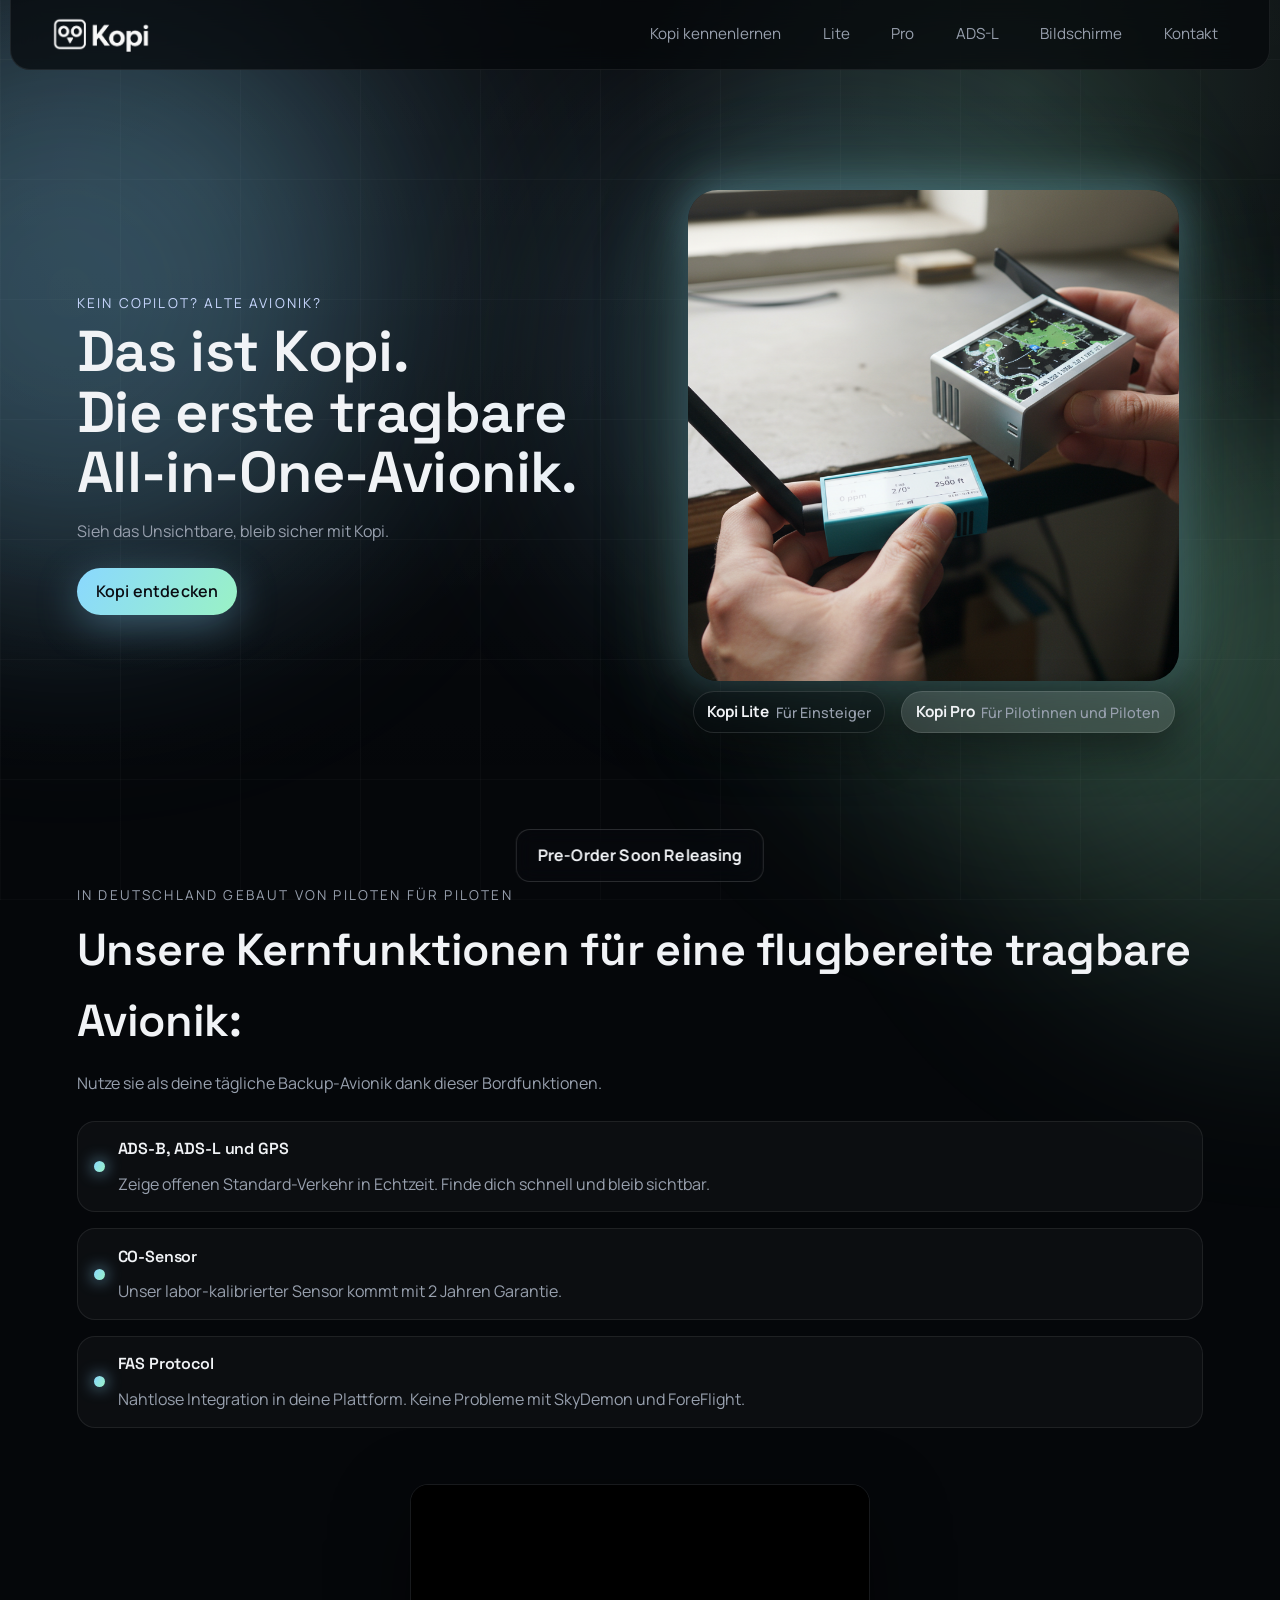
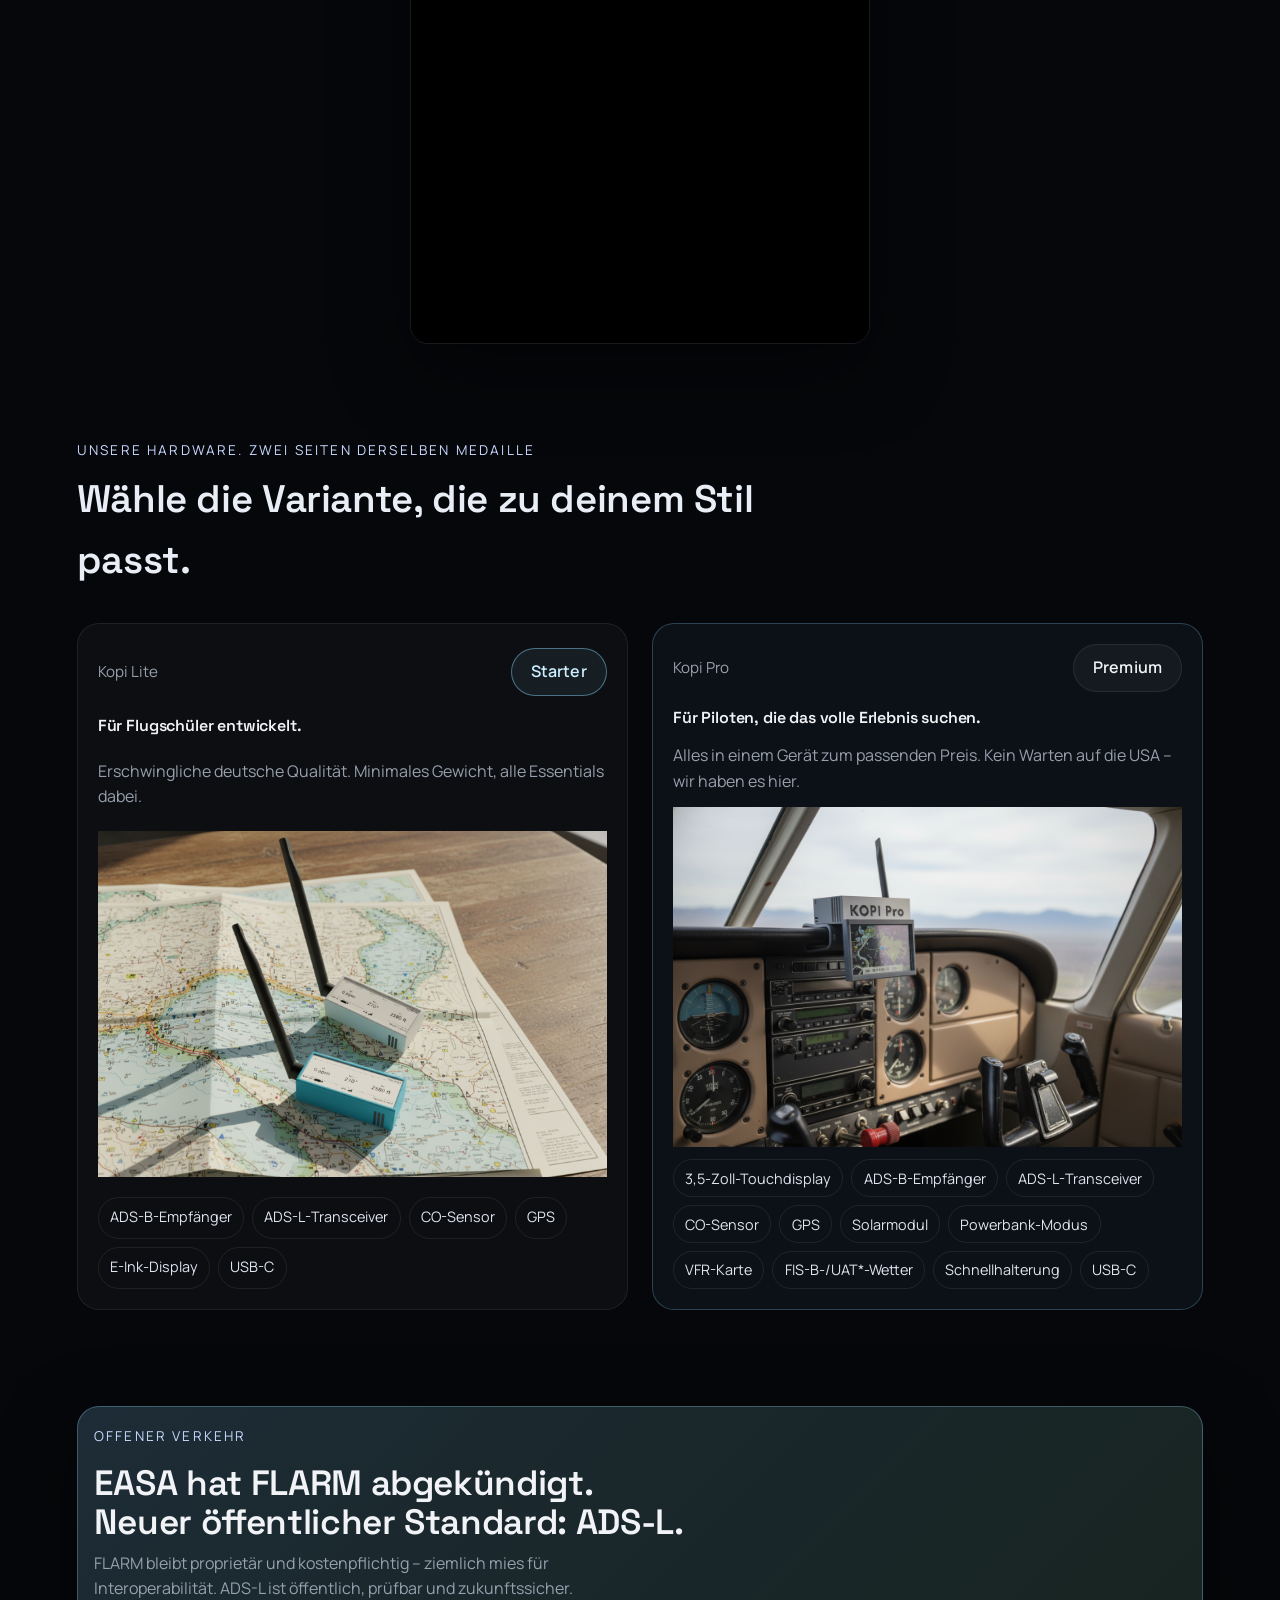
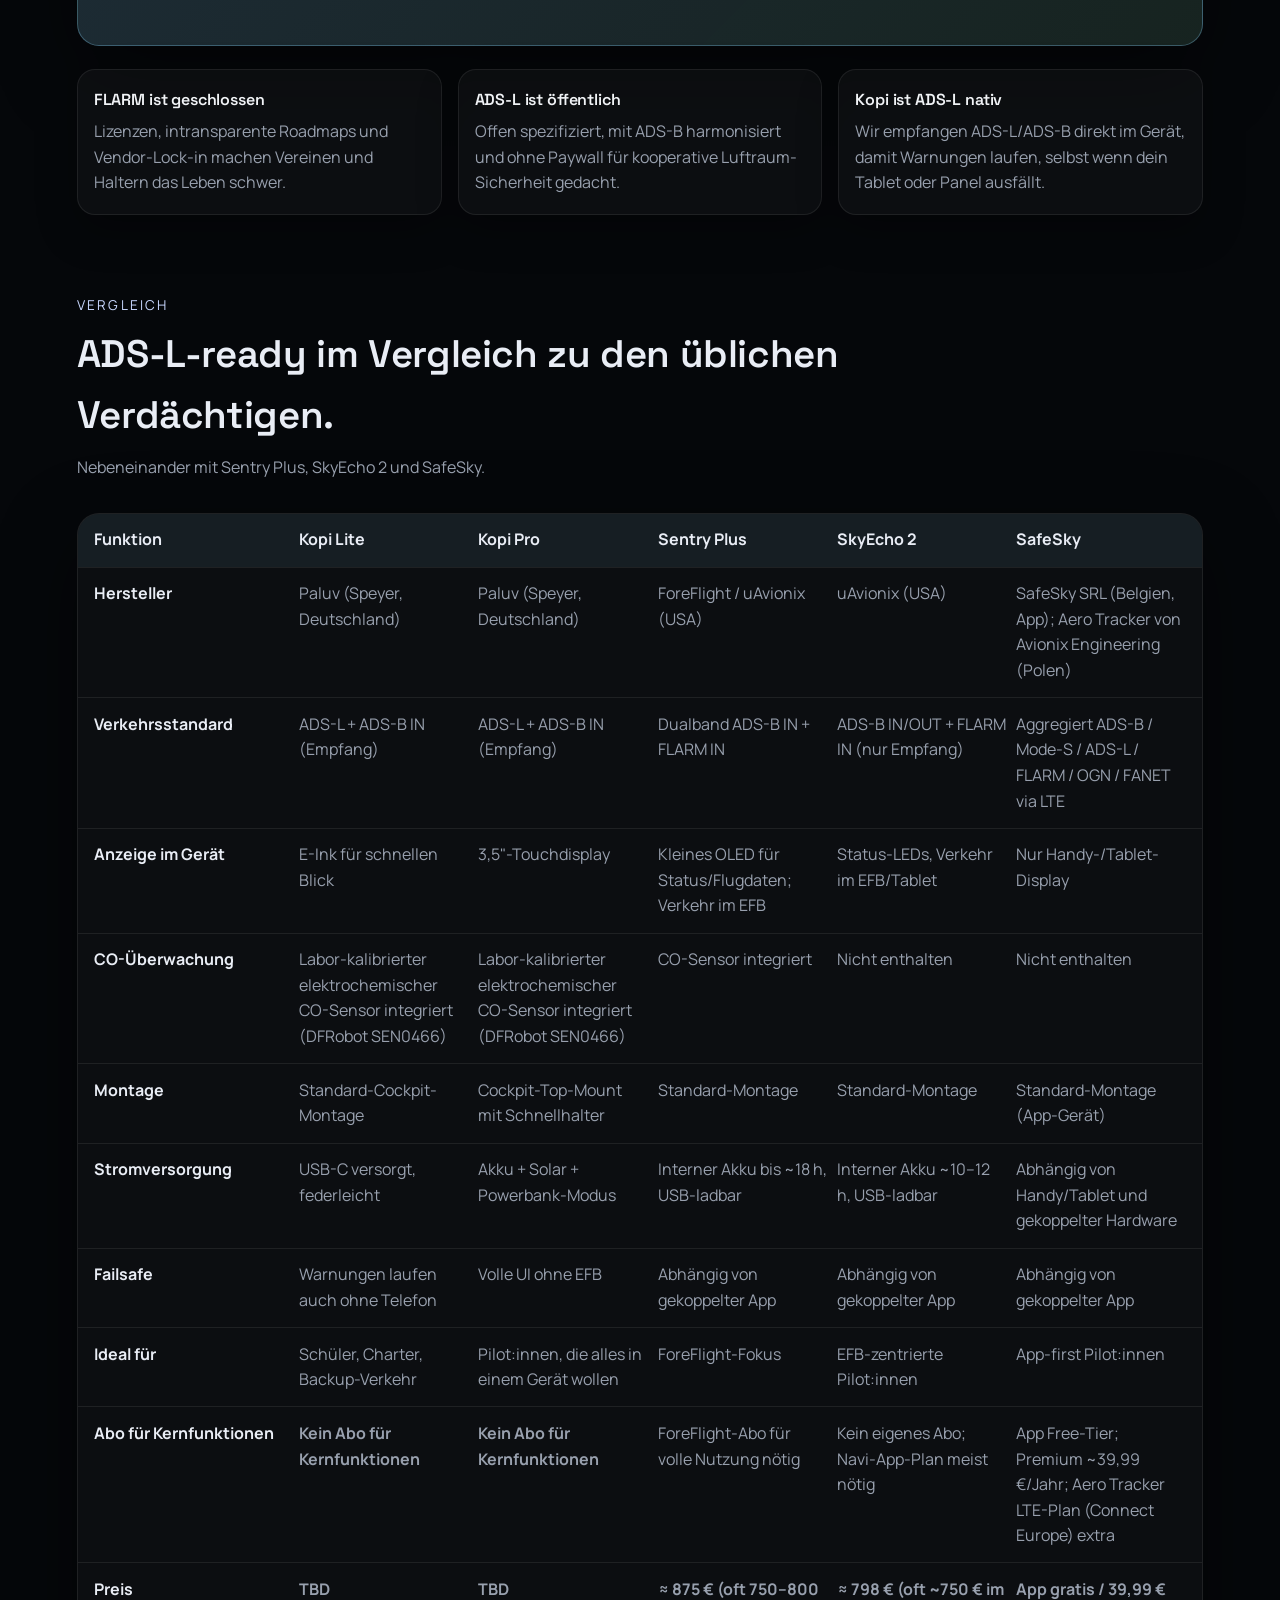
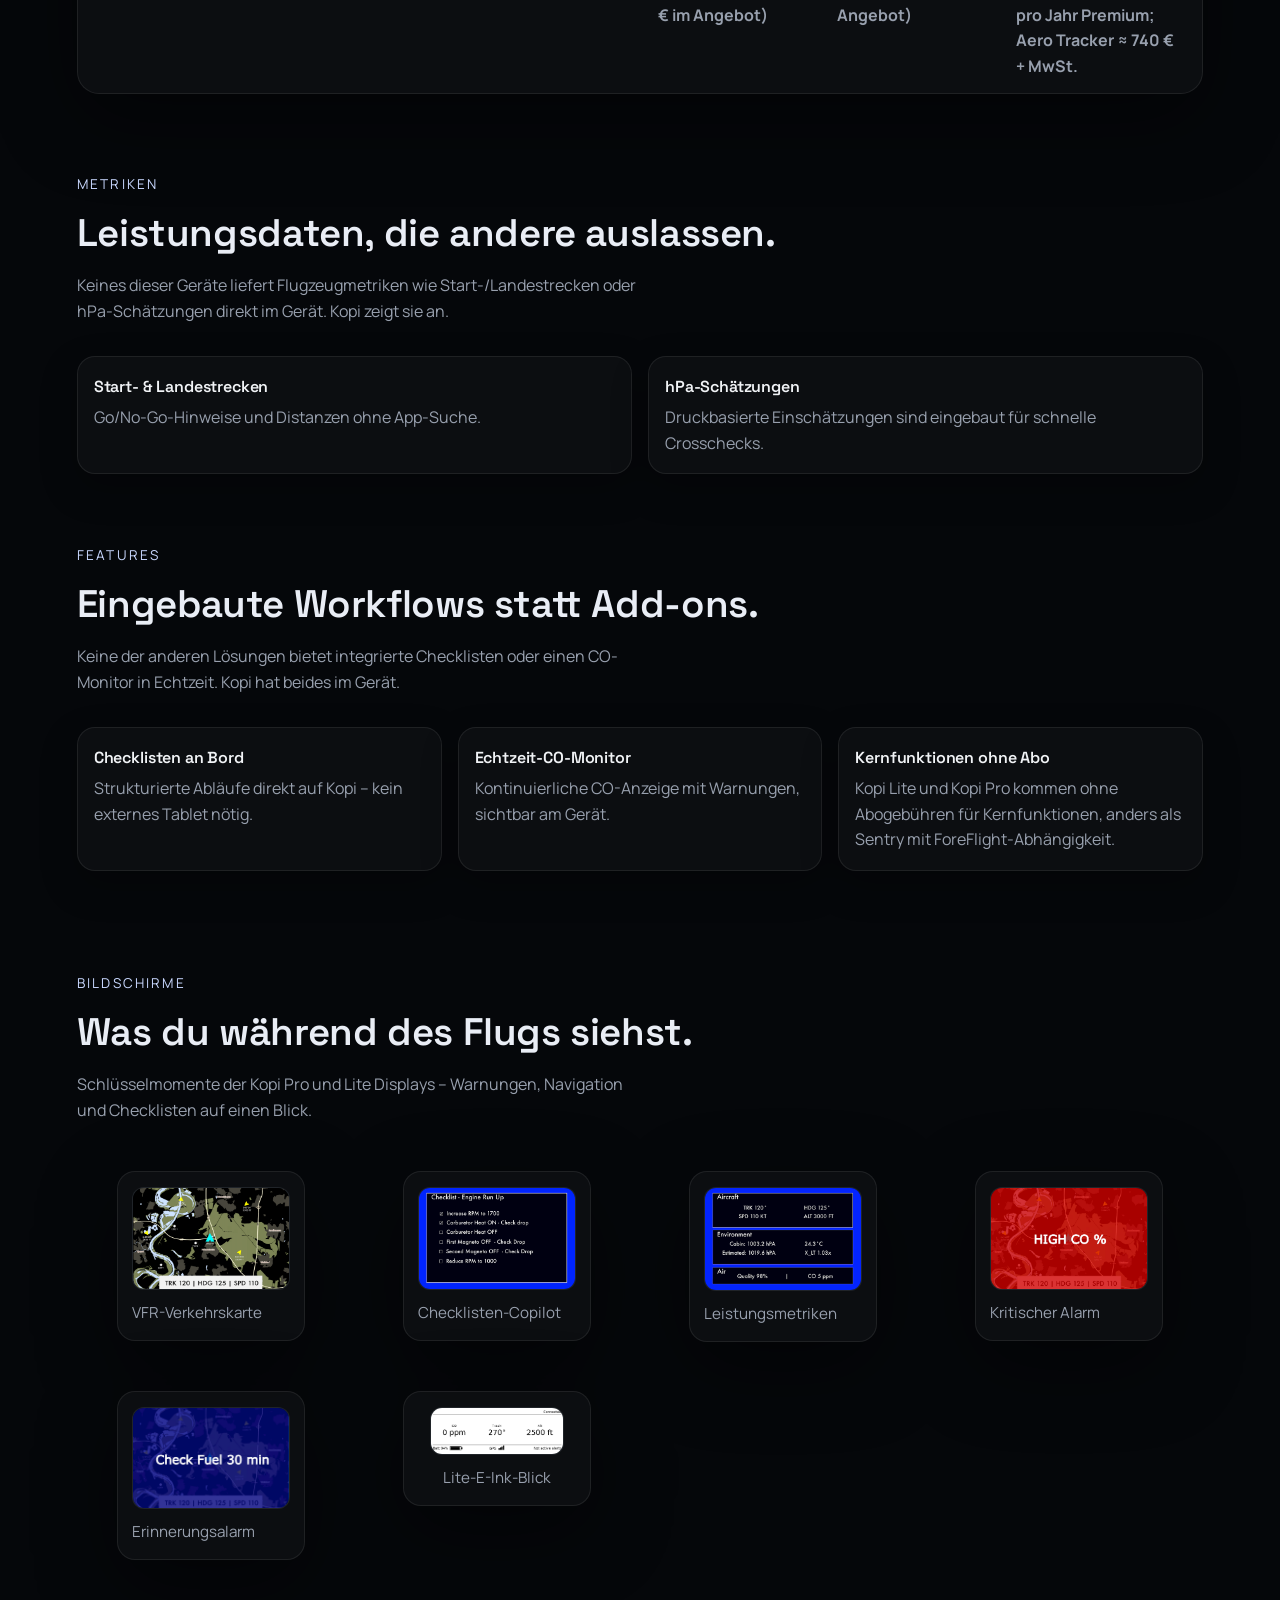
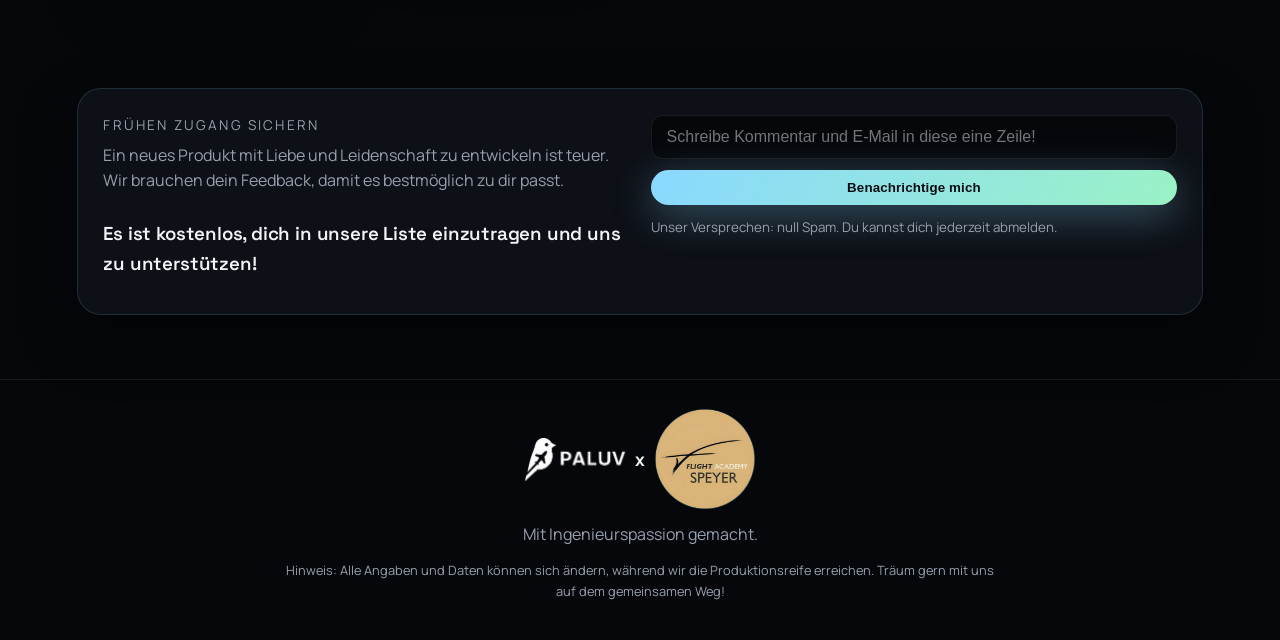
==== de/index.html @ cef5cc52 "Change" ====
<!doctype html>
<html lang="de">

<head>
  <meta charset="UTF-8">
  <meta name="viewport" content="width=device-width, initial-scale=1.0">
  <title>Kopi | Tragbare All-in-One-Avionik</title>
  <meta name="description" content="Kopi ist eine tragbare All-in-One-Avionik, entwickelt von Piloten in Deutschland. ADS-B, ADS-L, GPS, CO-Sensor und eine pilotenzentrierte Cockpit-UI in federleichtem Format für mehr Flugsicherheit.">
  <meta name="keywords" content="Kopi, tragbare Avionik, ADS-B, ADS-L, GPS, CO-Sensor, Flugsicherheit, deutsche Ingenieurskunst">
  <meta name="robots" content="index,follow">
  <meta name="theme-color" content="#05070a">
  <link rel="canonical" href="https://kopi.paluv.de/de/">
  <link rel="alternate" hreflang="de" href="https://kopi.paluv.de/de/">
  <link rel="alternate" hreflang="en" href="https://kopi.paluv.de/en/">
  <link rel="alternate" hreflang="x-default" href="https://kopi.paluv.de/en/">
  <meta property="og:type" content="website">
  <meta property="og:site_name" content="Kopi">
  <meta property="og:title" content="Kopi | Tragbare All-in-One-Avionik">
  <meta property="og:description" content="Tragbare Avionik, gebaut von Piloten in Deutschland. ADS-B, ADS-L, GPS, CO-Sensor, magnetische Halterungen und eine pilotenzentrierte Cockpit-UI für sicheres Fliegen.">
  <meta property="og:url" content="https://kopi.paluv.de/de/">
  <meta property="og:image" content="https://kopi.paluv.de/assets/together/heroSection.png">
  <meta property="og:image:secure_url" content="https://kopi.paluv.de/assets/together/heroSection.png">
  <meta property="og:image:width" content="1248">
  <meta property="og:image:height" content="832">
  <meta property="og:image:alt" content="Kopi-Gerät für die Luftfahrt, schwebend im weichen Licht">
  <meta property="og:locale" content="de_DE">
  <meta name="twitter:card" content="summary_large_image">
  <meta name="twitter:title" content="Kopi | Tragbare All-in-One-Avionik">
  <meta name="twitter:description" content="Tragbare Avionik, gebaut von Piloten in Deutschland. ADS-B, ADS-L, GPS, CO-Sensor, magnetische Halterungen und eine pilotenzentrierte Cockpit-UI für sicheres Fliegen.">
  <meta name="twitter:image" content="https://kopi.paluv.de/assets/together/heroSection.png">
  <link rel="preconnect" href="https://fonts.googleapis.com">
  <link rel="preconnect" href="https://fonts.gstatic.com" crossorigin>
  <link
    href="https://fonts.googleapis.com/css2?family=Space+Grotesk:wght@400;500;600;700&family=Manrope:wght@400;500;600&display=swap"
    rel="stylesheet">
  <link rel="icon" type="image/x-icon" href="/assets/kopi.ico">
  <link rel="alternate icon" type="image/x-icon" href="/favicon.ico">
  <link rel="shortcut icon" href="/favicon.ico">
  <link rel="stylesheet" href="../styles.css">
  <script defer src="https://cloud.umami.is/script.js" data-website-id="727700e3-98d0-4059-975f-ffd9e291a4ff"></script>
  <script type="application/ld+json">
    {
      "@context": "https://schema.org",
      "@type": "Product",
      "name": "Kopi",
      "description": "Tragbare All-in-One-Avionik mit ADS-B, ADS-L, GPS, CO-Sensor und pilotenzentrierter Cockpit-UI für mehr Flugsicherheit.",
      "brand": {
        "@type": "Brand",
        "name": "Kopi"
      },
      "manufacturer": {
        "@type": "Organization",
        "name": "Paluv"
      },
      "url": "https://kopi.paluv.de/de/",
      "image": "https://kopi.paluv.de/assets/together/heroSection.png",
      "inProductGroupWithID": "kopi-family"
    }
  </script>
</head>

<body data-lang="de">
  <div class="bg-grid"></div>
  <header class="top-bar">
    <a class="brand" href="#top">
      <img src="../assets/KopiLogoWhite.png" alt="Kopi Wortmarke" class="brand__mark">
    </a>
    <nav class="nav-links">
      <a href="#product">Kopi kennenlernen</a>
      <a href="#kopi-lite">Lite</a>
      <a href="#kopi-pro">Pro</a>
      <a href="#ads-l">ADS-L</a>
      <a href="#gallery">Bildschirme</a>
      <a href="#contact">Kontakt</a>
    </nav>
    <div class="nav-actions">
      <button class="pill pill--primary menu-toggle" id="menu-toggle" aria-expanded="false"
        aria-controls="menu-overlay">
        Entdecken
      </button>
    </div>
  </header>

  <div class="menu-overlay" id="menu-overlay" aria-hidden="true">
    <div class="menu-overlay__inner">
      <button class="menu-overlay__close" aria-label="Menü schließen">✕</button>
      <div class="menu-overlay__grid">
        <div>
          <p class="eyebrow">Navigation</p>
          <ul class="menu-overlay__links">
            <li><a href="#product" data-menu-link>Kopi kennenlernen</a></li>
            <li><a href="#kopi-lite" data-menu-link>Lite</a></li>
            <li><a href="#kopi-pro" data-menu-link>Pro</a></li>
            <li><a href="#ads-l" data-menu-link>ADS-L</a></li>
            <li><a href="#gallery" data-menu-link>Bildschirme</a></li>
            <li><a href="#contact" data-menu-link>Kontakt</a></li>
          </ul>
        </div>
        <div class="menu-overlay__meta">
          <p class="eyebrow">Aus dem Team:</p>
          <p>Ein neues Produkt mit Liebe und Leidenschaft zu entwickeln ist teuer.</p>
          <h3>Sei Teil von uns und erhalte Neuigkeiten vor der Veröffentlichung.</h3>
          <br>
          <a class="pill pill--primary" href="#cta" data-menu-link>Sei Teil von uns</a>
        </div>
        <div class="menu-overlay__lang">
          <p class="eyebrow">Sprache</p>
          <div class="lang-toggle">
            <button type="button" class="pill lang-btn" data-lang-target="de">Deutsch</button>
            <button type="button" class="pill lang-btn" data-lang-target="en">English</button>
          </div>
        </div>
      </div>
    </div>
  </div>

  <div class="progress-bar" aria-hidden="true"></div>

  <main id="top">
    <section class="hero">
      <div class="halo halo--one"></div>
      <div class="halo halo--two"></div>
      <div class="hero__content">
        <p class="eyebrow">Kein Copilot? Alte Avionik?</p>
        <h1>Das ist Kopi. <br>Die erste tragbare All-in-One-Avionik.</h1>
        <p class="lede">
          Sieh das Unsichtbare, bleib sicher mit Kopi.
        </p>
        <div class="cta-row">
          <a class="pill pill--primary" href="#product">Kopi entdecken</a>
        </div>
      </div>
      <div class="hero__visual">
        <span class="hero__glow hero__glow--a"></span>
        <span class="hero__glow hero__glow--b"></span>
        <img class="hero__image" src="../assets/together/heroSection.png" alt="Kopi-Gerät, das im weichen Licht schwebt" loading="lazy">
        <div class="hero__badges">
          <a class="hero__badge hero__badge--primary" href="#kopi-lite">
            <strong>Kopi Lite</strong>
            <p>Für Einsteiger</p>
          </a>
          <a class="hero__badge hero__badge--ghost" href="#kopi-pro">
            <strong>Kopi Pro</strong>
            <p>Für Pilotinnen und Piloten</p>
          </a>
        </div>
      </div>
    </section>

    <section class="story" id="product">
      <div class="story__copy">
        <p class="eyebrow">In Deutschland gebaut von Piloten für Piloten</p>
        <h2>Unsere Kernfunktionen für eine flugbereite tragbare Avionik:</h2>
        <p>
          Nutze sie als deine tägliche Backup-Avionik dank dieser Bordfunktionen.
        </p>
        <div class="story__list">
          <div class="list-item">
            <span class="list-dot"></span>
            <div>
              <h4>ADS-B, ADS-L und GPS</h4>
              <p>Zeige offenen Standard-Verkehr in Echtzeit. Finde dich schnell und bleib sichtbar.</p>
            </div>
          </div>
          <div class="list-item">
            <span class="list-dot"></span>
            <div>
              <h4>CO-Sensor</h4>
              <p>Unser labor-kalibrierter Sensor kommt mit 2 Jahren Garantie.</p>
            </div>
          </div>
          <div class="list-item">
            <span class="list-dot"></span>
            <div>
              <h4>FAS Protocol</h4>
              <p>Nahtlose Integration in deine Plattform. Keine Probleme mit SkyDemon und ForeFlight.</p>
            </div>
          </div>
        </div>
        <div class="story__video">
          <video id="story-video" src="../assets/1125.mp4" muted playsinline autoplay></video>
        </div>
      </div>
    </section>


    <section class="lineup" id="features">
      <div class="section-header">
        <p class="eyebrow">Unsere Hardware. Zwei Seiten derselben Medaille</p>
        <h3>Wähle die Variante, die zu deinem Stil passt.</h3>
      </div>
      <div class="lineup__grid">
        <article class="lineup__card" id="kopi-lite">
          <div class="lineup__top">
            <p class="label">Kopi Lite</p>
            <span class="pill pill--soft">Starter</span>
          </div>
          <h4>Für Flugschüler entwickelt.</h4>
          <p>Erschwingliche deutsche Qualität. Minimales Gewicht, alle Essentials dabei.</p>
          <img src="../assets/kopi_lite/KopiLiteMap.png" alt="Kopi Lite in der Hand" loading="lazy">
          <div class="lineup__meta">
            <span>ADS-B-Empfänger</span>
            <span>ADS-L-Transceiver</span>
            <span>CO-Sensor</span>
            <span>GPS</span>
            <span>E-Ink-Display</span>
            <span>USB-C</span>
          </div>
        </article>

        <article class="lineup__card lineup__card--ghost" id="kopi-pro">
          <div class="lineup__top">
            <p class="label">Kopi Pro</p>
            <span class="pill pill--ghost">Premium</span>
          </div>
          <h4>Für Piloten, die das volle Erlebnis suchen.</h4>
          <p>Alles in einem Gerät zum passenden Preis. Kein Warten auf die USA – wir haben es hier.</p>
          <img src="../assets/kopi_pro/KopiProOpenMountDown.png" alt="Kopi Pro mit geöffnetem Mount" loading="lazy">
          <div class="lineup__meta">
            <span>3,5-Zoll-Touchdisplay</span>
            <span>ADS-B-Empfänger</span>
            <span>ADS-L-Transceiver</span>
            <span>CO-Sensor</span>
            <span>GPS</span>
            <span>Solarmodul</span>
            <span>Powerbank-Modus</span>
            <span>VFR-Karte</span>
            <span>FIS-B-/UAT*-Wetter</span>
            <span>Schnellhalterung</span>
            <span>USB-C</span>
          </div>
        </article>
      </div>
    </section>

    <section class="ads-l" id="ads-l">
      <div class="ads-l__banner">
        <p class="eyebrow">Offener Verkehr</p>
        <div class="ads-l__headline">
          <h3>EASA hat FLARM abgekündigt.</h3>
          <h3>Neuer öffentlicher Standard: ADS-L.</h3>
        </div>
        <p class="lede">FLARM bleibt proprietär und kostenpflichtig – ziemlich mies für Interoperabilität. ADS-L ist öffentlich, prüfbar und zukunftssicher.</p>
      </div>
      <div class="ads-l__grid">
        <article class="ads-l__card">
          <h4>FLARM ist geschlossen</h4>
          <p>Lizenzen, intransparente Roadmaps und Vendor-Lock-in machen Vereinen und Haltern das Leben schwer.</p>
        </article>
        <article class="ads-l__card">
          <h4>ADS-L ist öffentlich</h4>
          <p>Offen spezifiziert, mit ADS-B harmonisiert und ohne Paywall für kooperative Luftraum-Sicherheit gedacht.</p>
        </article>
        <article class="ads-l__card">
          <h4>Kopi ist ADS-L nativ</h4>
          <p>Wir empfangen ADS-L/ADS-B direkt im Gerät, damit Warnungen laufen, selbst wenn dein Tablet oder Panel ausfällt.</p>
        </article>
      </div>
    </section>

    <section class="comparison" id="compare">
      <div class="section-header">
        <p class="eyebrow">Vergleich</p>
        <h3>ADS-L-ready im Vergleich zu den üblichen Verdächtigen.</h3>
        <p class="lede">Nebeneinander mit Sentry Plus, SkyEcho 2 und SafeSky.</p>
      </div>
      <div class="compare__table" role="table">
        <div class="compare__row compare__row--head" role="row">
          <div class="compare__cell compare__cell--head" role="columnheader">Funktion</div>
          <div class="compare__cell compare__cell--head" role="columnheader">Kopi Lite</div>
          <div class="compare__cell compare__cell--head" role="columnheader">Kopi Pro</div>
          <div class="compare__cell compare__cell--head" role="columnheader">Sentry Plus</div>
          <div class="compare__cell compare__cell--head" role="columnheader">SkyEcho 2</div>
          <div class="compare__cell compare__cell--head" role="columnheader">SafeSky</div>
        </div>
        <div class="compare__row" role="row">
          <div class="compare__cell compare__label" role="rowheader">Hersteller</div>
          <div class="compare__cell">Paluv (Speyer, Deutschland)</div>
          <div class="compare__cell">Paluv (Speyer, Deutschland)</div>
          <div class="compare__cell">ForeFlight / uAvionix (USA)</div>
          <div class="compare__cell">uAvionix (USA)</div>
          <div class="compare__cell">SafeSky SRL (Belgien, App); Aero Tracker von Avionix Engineering (Polen)</div>
        </div>
        <div class="compare__row" role="row">
          <div class="compare__cell compare__label" role="rowheader">Verkehrsstandard</div>
          <div class="compare__cell">ADS-L + ADS-B IN (Empfang)</div>
          <div class="compare__cell">ADS-L + ADS-B IN (Empfang)</div>
          <div class="compare__cell">Dualband ADS-B IN + FLARM IN</div>
          <div class="compare__cell">ADS-B IN/OUT + FLARM IN (nur Empfang)</div>
          <div class="compare__cell">Aggregiert ADS-B / Mode-S / ADS-L / FLARM / OGN / FANET via LTE</div>
        </div>
        <div class="compare__row" role="row">
          <div class="compare__cell compare__label" role="rowheader">Anzeige im Gerät</div>
          <div class="compare__cell">E-Ink für schnellen Blick</div>
          <div class="compare__cell">3,5&quot;-Touchdisplay</div>
          <div class="compare__cell">Kleines OLED für Status/Flugdaten; Verkehr im EFB</div>
          <div class="compare__cell">Status-LEDs, Verkehr im EFB/Tablet</div>
          <div class="compare__cell">Nur Handy-/Tablet-Display</div>
        </div>
        <div class="compare__row" role="row">
          <div class="compare__cell compare__label" role="rowheader">CO-Überwachung</div>
          <div class="compare__cell">Labor-kalibrierter elektrochemischer CO-Sensor integriert (DFRobot SEN0466)</div>
          <div class="compare__cell">Labor-kalibrierter elektrochemischer CO-Sensor integriert (DFRobot SEN0466)</div>
          <div class="compare__cell">CO-Sensor integriert</div>
          <div class="compare__cell">Nicht enthalten</div>
          <div class="compare__cell">Nicht enthalten</div>
        </div>
        <div class="compare__row" role="row">
          <div class="compare__cell compare__label" role="rowheader">Montage</div>
          <div class="compare__cell">Standard-Cockpit-Montage</div>
          <div class="compare__cell">Cockpit-Top-Mount mit Schnellhalter</div>
          <div class="compare__cell">Standard-Montage</div>
          <div class="compare__cell">Standard-Montage</div>
          <div class="compare__cell">Standard-Montage (App-Gerät)</div>
        </div>
        <div class="compare__row" role="row">
          <div class="compare__cell compare__label" role="rowheader">Stromversorgung</div>
          <div class="compare__cell">USB-C versorgt, federleicht</div>
          <div class="compare__cell">Akku + Solar + Powerbank-Modus</div>
          <div class="compare__cell">Interner Akku bis ~18 h, USB-ladbar</div>
          <div class="compare__cell">Interner Akku ~10–12 h, USB-ladbar</div>
          <div class="compare__cell">Abhängig von Handy/Tablet und gekoppelter Hardware</div>
        </div>
        <div class="compare__row" role="row">
          <div class="compare__cell compare__label" role="rowheader">Failsafe</div>
          <div class="compare__cell">Warnungen laufen auch ohne Telefon</div>
          <div class="compare__cell">Volle UI ohne EFB</div>
          <div class="compare__cell">Abhängig von gekoppelter App</div>
          <div class="compare__cell">Abhängig von gekoppelter App</div>
          <div class="compare__cell">Abhängig von gekoppelter App</div>
        </div>
        <div class="compare__row" role="row">
          <div class="compare__cell compare__label" role="rowheader">Ideal für</div>
          <div class="compare__cell">Schüler, Charter, Backup-Verkehr</div>
          <div class="compare__cell">Pilot:innen, die alles in einem Gerät wollen</div>
          <div class="compare__cell">ForeFlight-Fokus</div>
          <div class="compare__cell">EFB-zentrierte Pilot:innen</div>
          <div class="compare__cell">App-first Pilot:innen</div>
        </div>
        <div class="compare__row" role="row">
          <div class="compare__cell compare__label" role="rowheader">Abo für Kernfunktionen</div>
          <div class="compare__cell"><strong>Kein Abo für Kernfunktionen</strong></div>
          <div class="compare__cell"><strong>Kein Abo für Kernfunktionen</strong></div>
          <div class="compare__cell">ForeFlight-Abo für volle Nutzung nötig</div>
          <div class="compare__cell">Kein eigenes Abo; Navi-App-Plan meist nötig</div>
          <div class="compare__cell">App Free-Tier; Premium ~39,99 €/Jahr; Aero Tracker LTE-Plan (Connect Europe) extra</div>
        </div>
        <div class="compare__row" role="row">
          <div class="compare__cell compare__label" role="rowheader">Preis</div>
          <div class="compare__cell"><strong>TBD</strong></div>
          <div class="compare__cell"><strong>TBD</strong></div>
          <div class="compare__cell"><strong>≈ 875 € (oft 750–800 € im Angebot)</strong></div>
          <div class="compare__cell"><strong>≈ 798 € (oft ~750 € im Angebot)</strong></div>
          <div class="compare__cell"><strong>App gratis / 39,99 € pro Jahr Premium; Aero Tracker ≈ 740 € + MwSt.</strong></div>
        </div>
      </div>
    </section>

    <section class="mini" id="metrics">
      <div class="section-header">
        <p class="eyebrow">Metriken</p>
        <h3>Leistungsdaten, die andere auslassen.</h3>
        <p class="lede">Keines dieser Geräte liefert Flugzeugmetriken wie Start-/Landestrecken oder hPa-Schätzungen direkt im Gerät. Kopi zeigt sie an.</p>
      </div>
      <div class="mini-grid">
        <article class="mini-card">
          <h4>Start- & Landestrecken</h4>
          <p>Go/No-Go-Hinweise und Distanzen ohne App-Suche.</p>
        </article>
        <article class="mini-card">
          <h4>hPa-Schätzungen</h4>
          <p>Druckbasierte Einschätzungen sind eingebaut für schnelle Crosschecks.</p>
        </article>
      </div>
    </section>

    <section class="mini" id="features-plus">
      <div class="section-header">
        <p class="eyebrow">Features</p>
        <h3>Eingebaute Workflows statt Add-ons.</h3>
        <p class="lede">Keine der anderen Lösungen bietet integrierte Checklisten oder einen CO-Monitor in Echtzeit. Kopi hat beides im Gerät.</p>
      </div>
      <div class="mini-grid">
        <article class="mini-card">
          <h4>Checklisten an Bord</h4>
          <p>Strukturierte Abläufe direkt auf Kopi – kein externes Tablet nötig.</p>
        </article>
        <article class="mini-card">
          <h4>Echtzeit-CO-Monitor</h4>
          <p>Kontinuierliche CO-Anzeige mit Warnungen, sichtbar am Gerät.</p>
        </article>
        <article class="mini-card">
          <h4>Kernfunktionen ohne Abo</h4>
          <p>Kopi Lite und Kopi Pro kommen ohne Abogebühren für Kernfunktionen, anders als Sentry mit ForeFlight-Abhängigkeit.</p>
        </article>
      </div>
    </section>

    <section class="screens" id="gallery">
      <div class="section-header">
        <p class="eyebrow">Bildschirme</p>
        <h3>Was du während des Flugs siehst.</h3>
        <p class="lede">Schlüsselmomente der Kopi Pro und Lite Displays – Warnungen, Navigation und Checklisten auf einen Blick.</p>
      </div>
      <div class="screens__grid">
        <figure class="screen-card">
          <img src="../assets/kopi_pro/screens/main_map.png" alt="Kopi Pro Kartenansicht">
          <figcaption>VFR-Verkehrskarte</figcaption>
        </figure>
        <figure class="screen-card">
          <img src="../assets/kopi_pro/screens/checklist_screen.png" alt="Kopi Pro Checkliste">
          <figcaption>Checklisten-Copilot</figcaption>
        </figure>
        <figure class="screen-card">
          <img src="../assets/kopi_pro/screens/performance_screen.png" alt="Kopi Pro Leistungsmetriken">
          <figcaption>Leistungsmetriken</figcaption>
        </figure>
        <figure class="screen-card">
          <img src="../assets/kopi_pro/screens/alert_critical.png" alt="Kopi Pro kritischer Alarm">
          <figcaption>Kritischer Alarm</figcaption>
        </figure>
        <figure class="screen-card">
          <img src="../assets/kopi_pro/screens/alert_reminder.png" alt="Kopi Pro Erinnerungsalarm">
          <figcaption>Erinnerungsalarm</figcaption>
        </figure>
        <figure class="screen-card screen-card--eink">
          <img src="../assets/kopi_lite/screens/kopi_eink_screen_71x25mm_v4.png" alt="Kopi Lite E-Ink-Display">
          <figcaption>Lite-E-Ink-Blick</figcaption>
        </figure>
      </div>
    </section>

    <section class="cta" id="cta">
      <div class="cta__card">
        <div>
          <p class="eyebrow">Frühen Zugang sichern</p>
          <p>Ein neues Produkt mit Liebe und Leidenschaft zu entwickeln ist teuer. Wir brauchen dein Feedback, damit es bestmöglich zu dir passt.</p>
          <br>
          <h3>Es ist kostenlos, dich in unsere Liste einzutragen und uns zu unterstützen!</h3>
        </div>
        <form class="cta__form" action="https://message.cluster.paluv.de" method="get">
          <input type="text" name="message" placeholder="Schreibe Kommentar und E-Mail in diese eine Zeile!" aria-label="Kommentar und E-Mail">
          <button type="submit" class="pill pill--primary">Benachrichtige mich</button>
          <small>Unser Versprechen: null Spam. Du kannst dich jederzeit abmelden.</small>
        </form>
      </div>
    </section>
  </main>

  <a class="bottom-preorder" href="#cta" aria-label="Pre-order soon releasing">
    Pre-Order Soon Releasing
  </a>

  <footer class="footer" id="contact">
    <div class="footer__brand">
      <a href="https://paluv.de" target="_blank" rel="noreferrer noopener">
        <img src="../assets/PaluvLogoWhite.png" alt="Paluv-Logo" class="brand__mark">
      </a>
      <span class="brand__name">x</span>
      <a href="https://www.flightacademy-speyer.de/" target="_blank" rel="noreferrer noopener">
        <img src="../assets/FASLogo.png" alt="Logo der Flight Academy Speyer" class="brand__mark">
      </a>
    </div>
    <p class="footer__note">Mit Ingenieurspassion gemacht.</p>
    <p class="footer__note" style="font-size: 0.8rem;">Hinweis: Alle Angaben und Daten können sich ändern, während wir die Produktionsreife erreichen. Träum gern mit uns auf dem gemeinsamen Weg!</p>
  </footer>

  <script src="../script.js"></script>
</body>

</html>
---- styles.css ----
/* Base tokens */
:root {
  --bg: #05070a;
  --panel: rgba(15, 18, 24, 0.72);
  --panel-strong: rgba(15, 18, 24, 0.92);
  --text: #f1f3f6;
  --muted: #98a0ae;
  --line: rgba(255, 255, 255, 0.08);
  --accent: #8ad8ff;
  --accent-2: #9af2c5;
  --highlight: linear-gradient(120deg, #8ad8ff, #9af2c5);
  --radius: 18px;
  --max-width: 1180px;
  --shadow: 0 25px 80px rgba(0, 0, 0, 0.45);
}

*,
*::before,
*::after {
  box-sizing: border-box;
}

body {
  margin: 0;
  background: var(--bg);
  color: var(--text);
  font-family: "Manrope", "Space Grotesk", system-ui, -apple-system, sans-serif;
  line-height: 1.6;
  -webkit-font-smoothing: antialiased;
  overflow-x: hidden;
}

body.no-scroll {
  overflow: hidden;
}

html {
  overflow-x: hidden;
}

a {
  color: inherit;
  text-decoration: none;
}

img {
  max-width: 100%;
  display: block;
}

p {
  margin: 0;
}

h1,
h2,
h3,
h4 {
  margin: 0 0 0.6rem;
  font-family: "Space Grotesk", "Manrope", system-ui, sans-serif;
  font-weight: 600;
  letter-spacing: -0.01em;
}

.bg-grid {
  position: fixed;
  inset: 0;
  background:
    radial-gradient(circle at 15% 20%, rgba(138, 216, 255, 0.12), transparent 38%),
    radial-gradient(circle at 80% 10%, rgba(154, 242, 197, 0.18), transparent 30%),
    linear-gradient(180deg, rgba(255, 255, 255, 0.04), transparent),
    repeating-linear-gradient(
      90deg,
      rgba(255, 255, 255, 0.03) 0,
      rgba(255, 255, 255, 0.03) 1px,
      transparent 1px,
      transparent 120px
    ),
    repeating-linear-gradient(
      0deg,
      rgba(255, 255, 255, 0.03) 0,
      rgba(255, 255, 255, 0.03) 1px,
      transparent 1px,
      transparent 120px
    );
  opacity: 0.8;
  pointer-events: none;
  z-index: 0;
}

.top-bar {
  position: sticky;
  top: 0;
  z-index: 10;
  display: flex;
  align-items: center;
  justify-content: space-between;
  gap: 1.2rem;
  padding: 1rem 2.5rem;
  margin: 0 auto;
  max-width: calc(var(--max-width) + 5rem);
  background: rgba(5, 7, 10, 0.72);
  backdrop-filter: blur(14px);
  border: 1px solid var(--line);
  border-top: none;
  border-bottom-left-radius: 20px;
  border-bottom-right-radius: 20px;
}

.top-bar.is-scrolled {
  background: rgba(5, 7, 10, 0.9);
  box-shadow: 0 14px 40px rgba(0, 0, 0, 0.35);
}

.brand {
  display: inline-flex;
  align-items: center;
  gap: 0.6rem;
  font-weight: 700;
  letter-spacing: 0.02em;
  text-transform: lowercase;
}

.brand__mark {
  width: clamp(100px, 6vw, 82px);
  height: auto;
  background: transparent;
  border-radius: 0;
  mix-blend-mode: screen;
}

.brand__name {
  font-size: 1.1rem;
}

.nav-links {
  display: flex;
  gap: 1.2rem;
  font-size: 0.95rem;
  color: var(--muted);
}

.nav-links a {
  padding: 0.4rem 0.7rem;
  border-radius: 999px;
  transition: color 0.2s ease, background 0.2s ease;
}

.nav-links a:hover {
  color: var(--text);
  background: rgba(255, 255, 255, 0.06);
}

.nav-actions {
  display: none;
  gap: 0.5rem;
  align-items: center;
  min-width: fit-content;
}

.pill {
  border: 1px solid var(--line);
  border-radius: 999px;
  padding: 0.65rem 1.2rem;
  background: transparent;
  color: var(--text);
  font-weight: 600;
  letter-spacing: 0.01em;
  cursor: pointer;
  transition: transform 0.2s ease, box-shadow 0.2s ease, background 0.2s ease, border-color 0.2s ease;
}

.pill--primary {
  background: var(--highlight);
  color: #0a0c12;
  border: none;
  box-shadow: 0 10px 40px rgba(138, 216, 255, 0.35);
}

.pill--ghost {
  background: rgba(255, 255, 255, 0.04);
}

.pill--soft {
  background: rgba(138, 216, 255, 0.08);
  border-color: rgba(138, 216, 255, 0.45);
  color: #ccefff;
}

.pill:hover {
  transform: translateY(-1px);
  box-shadow: 0 10px 25px rgba(0, 0, 0, 0.25);
}

.progress-bar {
  position: fixed;
  inset: 0 0 auto 0;
  height: 3px;
  background: var(--highlight);
  transform-origin: left;
  transform: scaleX(0);
  z-index: 11;
  opacity: 0.8;
}

main {
  position: relative;
  z-index: 1;
}

section {
  padding: 4rem 6vw;
  max-width: 1280px;
  margin: 0 auto;
}

.hero {
  position: relative;
  display: grid;
  grid-template-columns: repeat(auto-fit, minmax(280px, 1fr));
  align-items: center;
  gap: 3rem;
  padding-top: 6rem;
  padding-bottom: 5rem;
}

.halo {
  position: absolute;
  width: 600px;
  height: 600px;
  border-radius: 50%;
  filter: blur(120px);
  opacity: 0.55;
  z-index: -1;
}

.halo--one {
  background: rgba(138, 216, 255, 0.5);
  top: -10%;
  left: -18%;
}

.halo--two {
  background: rgba(154, 242, 197, 0.35);
  bottom: -20%;
  right: -25%;
}

.hero__content h1 {
  font-size: clamp(2.5rem, 5vw, 3.6rem);
  line-height: 1.05;
  margin-bottom: 1rem;
}

.lede {
  color: var(--muted);
  max-width: 560px;
  margin-bottom: 1.5rem;
}

.cta-row {
  display: flex;
  gap: 0.8rem;
  flex-wrap: wrap;
  margin-bottom: 1rem;
}

.chip-row {
  display: flex;
  gap: 0.6rem;
  flex-wrap: wrap;
  margin: 0.5rem 0 1.2rem;
}

.chip {
  padding: 0.45rem 0.85rem;
  border-radius: 999px;
  background: rgba(255, 255, 255, 0.04);
  border: 1px solid var(--line);
  color: #dfe5f0;
  font-size: 0.9rem;
}

.meta {
  display: inline-flex;
  gap: 0.75rem;
  align-items: center;
  color: var(--muted);
  font-size: 0.95rem;
}

.meta .dot {
  width: 9px;
  height: 9px;
  border-radius: 50%;
  background: var(--highlight);
  box-shadow: 0 0 18px rgba(138, 216, 255, 0.8);
}

.meta .divider {
  width: 1px;
  height: 16px;
  background: var(--line);
  display: inline-block;
}

.hero__visual {
  position: relative;
  display: grid;
  place-items: center;
  padding: 1.5rem;
  overflow: visible;
  justify-self: center;
}

.hero__image {
  width: min(820px, 94vw);
  aspect-ratio: 1 / 1;
  object-fit: cover;
  object-position: center;
  border-radius: calc(var(--radius) + 12px);
  box-shadow:
    0 30px 80px rgba(0, 0, 0, 0.5),
    0 0 40px rgba(138, 216, 255, 0.35),
    0 0 90px rgba(154, 242, 197, 0.28);
  position: relative;
  z-index: 1;
}

.hero__glow {
  position: absolute;
  border-radius: 50%;
  filter: blur(110px);
  opacity: 0.7;
  z-index: 0;
}

.hero__glow--a {
  width: 520px;
  height: 520px;
  background: rgba(138, 216, 255, 0.3);
  top: -10%;
  left: -15%;
}

.hero__glow--b {
  width: 460px;
  height: 460px;
  background: rgba(154, 242, 197, 0.25);
  bottom: -12%;
  right: -10%;
}

.hero__badges {
  display: inline-flex;
  gap: 1rem;
  margin-top: 0.6rem;
  position: relative;
  z-index: 2;
  animation: floaty 9s ease-in-out infinite;
}

.hero__badge {
  display: inline-flex;
  align-items: center;
  justify-content: center;
  gap: 0.4rem;
  padding: 0.5rem 0.85rem;
  border-radius: 999px;
  border: 1px solid rgba(255, 255, 255, 0.12);
  background: rgba(5, 7, 10, 0.32);
  color: var(--text);
  box-shadow: 0 16px 44px rgba(0, 0, 0, 0.45);
  min-width: 0;
  backdrop-filter: blur(10px);
  text-decoration: none;
  text-align: center;
  transition:
    box-shadow 0.2s ease,
    transform 0.2s ease,
    padding 0.25s ease,
    background 0.25s ease,
    border-color 0.25s ease;
}

.hero__badge--ghost {
  animation-delay: 1.2s;
  background: rgba(255, 255, 255, 0.12);
}

.hero__badge strong {
  display: inline-block;
  margin: 0;
  font-size: 0.96rem;
  font-weight: 700;
}

.hero__badge p {
  margin: 0;
  color: var(--muted);
  font-weight: 500;
  font-size: 0.9rem;
  white-space: nowrap;
}

.bottom-preorder {
  position: fixed;
  left: 50%;
  bottom: 1.1rem;
  transform: translateX(-50%);
  padding: 0.8rem 1.3rem;
  border-radius: 14px;
  border: 1px solid rgba(255, 255, 255, 0.14);
  background: rgba(5, 7, 10, 0.22);
  color: var(--text);
  font-weight: 700;
  letter-spacing: 0.01em;
  box-shadow: 0 12px 32px rgba(0, 0, 0, 0.35);
  text-decoration: none;
  backdrop-filter: blur(10px);
  mix-blend-mode: screen;
  transition: transform 0.25s ease, box-shadow 0.25s ease, background 0.25s ease;
  z-index: 14;
}

.bottom-preorder:hover {
  transform: translateX(-50%) translateY(-2px);
  box-shadow: 0 16px 36px rgba(0, 0, 0, 0.4);
  background: rgba(5, 7, 10, 0.3);
}

@keyframes floaty {
  0% {
    transform: translateY(0px) rotate(0deg);
  }
  50% {
    transform: translateY(-14px) rotate(-1.4deg);
  }
  100% {
    transform: translateY(0px) rotate(0deg);
  }
}

.eyebrow {
  text-transform: uppercase;
  letter-spacing: 0.16em;
  font-size: 0.85rem;
  color: #c9d8ff;
  margin-bottom: 0.4rem;
}

.story {
  display: grid;
  grid-template-columns: repeat(auto-fit, minmax(300px, 1fr));
  align-items: center;
  gap: 2.5rem;
  padding-top: 3rem;
  padding-bottom: 3rem;
}

.story__copy p {
  color: var(--muted);
}

.story__copy h2 {
  font-size: clamp(2rem, 3.8vw, 2.8rem);
  margin-bottom: 0.9rem;
}

.story__list {
  margin-top: 1.5rem;
  display: grid;
  gap: 1rem;
}

.list-item {
  display: grid;
  grid-template-columns: auto 1fr;
  gap: 0.8rem;
  align-items: center;
  padding: 0.9rem 1rem;
  border-radius: var(--radius);
  background: rgba(255, 255, 255, 0.03);
  border: 1px solid var(--line);
}

.list-item p {
  color: var(--muted);
}

.list-dot {
  width: 11px;
  height: 11px;
  border-radius: 50%;
  background: var(--highlight);
  box-shadow: 0 0 16px rgba(138, 216, 255, 0.9);
}

.story__video {
  margin: 3.5rem auto 0;
  width: 100%;
  max-width: 460px;
  aspect-ratio: 1 / 1;
  border-radius: var(--radius);
  overflow: hidden;
  border: 1px solid var(--line);
  box-shadow: var(--shadow);
  display: block;
}

.story__video video {
  width: 100%;
  height: 100%;
  display: block;
  background: #000;
  object-fit: cover;
}

.layered {
  position: relative;
}

.layered__card {
  padding: 1rem;
  background: var(--panel-strong);
  border-radius: calc(var(--radius) + 10px);
  border: 1px solid rgba(255, 255, 255, 0.06);
  box-shadow: var(--shadow);
}

.layered__card img {
  border-radius: var(--radius);
}

.spec-badge {
  position: absolute;
  left: -1.5rem;
  top: 10%;
  padding: 0.9rem 1.1rem;
  background: rgba(138, 216, 255, 0.1);
  border: 1px solid rgba(138, 216, 255, 0.35);
  border-radius: 14px;
  color: #d9f5ff;
  box-shadow: var(--shadow);
}

.spec-badge--ghost {
  left: auto;
  right: -1.5rem;
  top: auto;
  bottom: 8%;
  background: rgba(255, 255, 255, 0.04);
  border-color: rgba(255, 255, 255, 0.08);
  color: var(--text);
}

.section-header {
  max-width: 780px;
  margin-bottom: 2rem;
}

.section-header h3 {
  font-size: clamp(1.6rem, 3.2vw, 2.4rem);
  color: #e9edf5;
}

.feature-grid .grid {
  display: grid;
  grid-template-columns: repeat(auto-fit, minmax(230px, 1fr));
  gap: 1rem;
}

.feature-card {
  padding: 1.2rem 1.1rem;
  background: rgba(255, 255, 255, 0.03);
  border: 1px solid rgba(255, 255, 255, 0.06);
  border-radius: var(--radius);
  position: relative;
  overflow: hidden;
  min-height: 170px;
}

.feature-card::after {
  content: "";
  position: absolute;
  inset: 0;
  background: radial-gradient(circle at 80% 10%, rgba(138, 216, 255, 0.12), transparent 45%);
  opacity: 0;
  transition: opacity 0.2s ease;
}

.feature-card:hover::after {
  opacity: 1;
}

.feature-card p {
  color: var(--muted);
  margin-bottom: 1rem;
}

.feature-icon {
  width: 34px;
  height: 34px;
  border-radius: 12px;
  background: var(--highlight);
  box-shadow: 0 10px 30px rgba(138, 216, 255, 0.35);
  margin-bottom: 1rem;
}

.tag {
  display: inline-flex;
  align-items: center;
  gap: 0.35rem;
  padding: 0.35rem 0.7rem;
  border-radius: 999px;
  background: rgba(138, 216, 255, 0.16);
  color: #d9f5ff;
  font-weight: 600;
  font-size: 0.9rem;
}

.lineup {
  padding-top: 3rem;
  padding-bottom: 3rem;
}

.lineup__grid {
  display: grid;
  grid-template-columns: repeat(auto-fit, minmax(280px, 1fr));
  gap: 1.5rem;
}

.lineup__card {
  padding: 1.25rem;
  background: rgba(255, 255, 255, 0.03);
  border: 1px solid var(--line);
  border-radius: calc(var(--radius) + 4px);
  display: grid;
  gap: 0.8rem;
}

.lineup__card--ghost {
  background: rgba(138, 216, 255, 0.05);
  border-color: rgba(138, 216, 255, 0.25);
}

.lineup__top {
  display: flex;
  align-items: center;
  justify-content: space-between;
}

.lineup__card h4 {
  margin: 0;
}

.lineup__card p {
  color: var(--muted);
}

.lineup__meta {
  display: flex;
  flex-wrap: wrap;
  gap: 0.5rem;
}

.lineup__meta span {
  padding: 0.4rem 0.7rem;
  border-radius: 999px;
  border: 1px solid var(--line);
  font-size: 0.9rem;
  color: #dfe5f0;
}

.ads-l {
  padding-top: 3rem;
  padding-bottom: 3rem;
}

.ads-l__banner {
  display: grid;
  gap: 0.6rem;
  padding: 1.2rem 1rem;
  border-radius: calc(var(--radius) + 4px);
  background: linear-gradient(135deg, rgba(138, 216, 255, 0.18), rgba(154, 242, 197, 0.12));
  border: 1px solid rgba(138, 216, 255, 0.3);
  box-shadow: var(--shadow);
}

.ads-l__headline h3 {
  margin: 0;
  font-size: clamp(1.6rem, 3.4vw, 2.2rem);
  line-height: 1.1;
}

.ads-l__grid {
  margin-top: 1.4rem;
  display: grid;
  grid-template-columns: repeat(auto-fit, minmax(220px, 1fr));
  gap: 1rem;
}

.ads-l__card {
  padding: 1.1rem 1rem;
  border-radius: var(--radius);
  border: 1px solid var(--line);
  background: rgba(255, 255, 255, 0.03);
  box-shadow: 0 16px 40px rgba(0, 0, 0, 0.3);
}

.ads-l__card h4 {
  margin-bottom: 0.4rem;
}

.ads-l__card p {
  color: var(--muted);
}

.comparison {
  padding-top: 2rem;
  padding-bottom: 3rem;
}

.mini {
  padding-top: 2rem;
  padding-bottom: 2.4rem;
}

.mini-grid {
  display: grid;
  grid-template-columns: repeat(auto-fit, minmax(240px, 1fr));
  gap: 1rem;
}

.mini-card {
  padding: 1.05rem 1rem;
  border-radius: var(--radius);
  border: 1px solid var(--line);
  background: rgba(255, 255, 255, 0.03);
  box-shadow: 0 14px 36px rgba(0, 0, 0, 0.28);
}

.mini-card h4 {
  margin-bottom: 0.35rem;
}

.mini-card p {
  color: var(--muted);
}

.compare__table {
  border: 1px solid var(--line);
  border-radius: calc(var(--radius) + 4px);
  background: rgba(255, 255, 255, 0.03);
  box-shadow: var(--shadow);
  overflow: hidden;
  overflow-x: auto;
}

.compare__row {
  display: grid;
  grid-template-columns: 1.15fr repeat(5, 1fr);
  gap: 0.6rem;
  padding: 0.85rem 1rem;
  align-items: start;
  min-width: 920px;
}

.compare__row + .compare__row {
  border-top: 1px solid var(--line);
}

.compare__row--head {
  background: rgba(138, 216, 255, 0.08);
  font-weight: 700;
}

.compare__cell {
  color: var(--muted);
}

.compare__cell--head {
  color: #e9edf5;
  font-weight: 700;
}

.compare__label {
  color: #e9edf5;
  font-weight: 700;
}

.label {
  font-size: 0.95rem;
  color: var(--muted);
}

.gallery__grid {
  display: grid;
  grid-template-columns: repeat(auto-fit, minmax(230px, 1fr));
  gap: 1rem;
}

.gallery__item {
  border-radius: var(--radius);
  overflow: hidden;
  position: relative;
  background: #0d1117;
  border: 1px solid rgba(255, 255, 255, 0.06);
}

.gallery__item img {
  width: 100%;
  height: 100%;
  object-fit: cover;
  display: block;
  filter: saturate(1.05);
}

.gallery__item.tall {
  grid-row: span 2;
}

.gallery__item.wide {
  grid-column: span 2;
}

.screens__grid {
  display: grid;
  grid-template-columns: repeat(auto-fit, minmax(260px, 1fr));
  gap: 1.1rem;
  align-items: start;
}

.screen-card {
  background: rgba(255, 255, 255, 0.03);
  border: 1px solid var(--line);
  border-radius: var(--radius);
  padding: 0.9rem;
  display: flex;
  flex-direction: column;
  gap: 0.6rem;
  box-shadow: var(--shadow);
  align-items: stretch;
}

.screen-card img {
  border-radius: 12px;
  border: 1px solid rgba(255, 255, 255, 0.08);
  background: #0d1117;
  width: 100%;
  height: auto;
  display: block;
}

.screen-card figcaption {
  color: var(--muted);
  font-size: 0.95rem;
  margin-top: 0.1rem;
}

.screen-card--eink {
  display: flex;
  flex-direction: column;
  align-items: center;
}

.screen-card--eink img {
  height: auto;
  max-height: 260px;
  max-width: 85%;
  width: auto;
  object-fit: contain;
  margin-left: auto;
  margin-right: auto;
}

.menu-toggle {
  display: none;
}

.menu-overlay {
  position: fixed;
  inset: 0;
  background: rgba(5, 7, 10, 0.9);
  backdrop-filter: blur(14px);
  z-index: 20;
  opacity: 0;
  pointer-events: none;
  transition: opacity 0.3s ease;
}

.menu-overlay.is-open {
  opacity: 1;
  pointer-events: auto;
}

.menu-overlay__inner {
  max-width: 1100px;
  margin: 0 auto;
  padding: 2.5rem 6vw;
  display: grid;
  gap: 1.5rem;
}

.menu-overlay__close {
  justify-self: end;
  background: transparent;
  border: 1px solid var(--line);
  color: var(--text);
  border-radius: 999px;
  padding: 0.5rem 0.9rem;
  cursor: pointer;
  font-size: 1.1rem;
}

.menu-overlay__grid {
  background: rgba(255, 255, 255, 0.04);
  border: 1px solid var(--line);
  border-radius: calc(var(--radius) + 6px);
  padding: 2rem;
  display: grid;
  grid-template-columns: repeat(auto-fit, minmax(240px, 1fr));
  gap: 1.4rem;
  box-shadow: var(--shadow);
}

.menu-overlay__links {
  list-style: none;
  padding: 0;
  margin: 0.6rem 0 0;
  display: grid;
  gap: 0.7rem;
  font-size: 1.1rem;
}

.menu-overlay__links a {
  padding: 0.55rem 0.75rem;
  border-radius: 12px;
  border: 1px solid transparent;
  display: inline-flex;
  width: fit-content;
  background: rgba(255, 255, 255, 0.03);
  transition: border-color 0.2s ease, transform 0.2s ease;
}

.menu-overlay__links a:hover {
  border-color: rgba(138, 216, 255, 0.4);
  transform: translateX(4px);
}

.menu-overlay__lang {
  background: rgba(255, 255, 255, 0.02);
  border: 1px solid var(--line);
  border-radius: calc(var(--radius) + 4px);
  padding: 1rem;
}

.lang-toggle {
  display: flex;
  gap: 0.5rem;
  flex-wrap: wrap;
  margin-top: 0.6rem;
}

.lang-btn {
  padding: 0.5rem 0.9rem;
}

.lang-btn.is-active {
  background: var(--highlight);
  color: #0a0c12;
  border: none;
}

.menu-overlay__meta h3 {
  margin-bottom: 0.5rem;
}

.menu-overlay__meta p {
  color: var(--muted);
  margin-bottom: 0.8rem;
}

.specs {
  padding-top: 2rem;
  padding-bottom: 2rem;
}

.specs__band {
  display: grid;
  grid-template-columns: repeat(auto-fit, minmax(160px, 1fr));
  gap: 1rem;
  background: rgba(255, 255, 255, 0.03);
  border: 1px solid var(--line);
  border-radius: calc(var(--radius) + 6px);
  padding: 1.4rem 1.2rem;
}

.spec {
  padding: 0.6rem 0.8rem;
  border-radius: 12px;
  background: rgba(5, 7, 10, 0.7);
  border: 1px solid rgba(255, 255, 255, 0.04);
}

.spec strong {
  font-size: 1.2rem;
}

.cta {
  padding-top: 3rem;
  padding-bottom: 4rem;
}

.cta__card {
  display: grid;
  grid-template-columns: repeat(auto-fit, minmax(280px, 1fr));
  gap: 1.4rem;
  padding: 1.6rem;
  background: rgba(15, 18, 24, 0.92);
  border-radius: calc(var(--radius) + 6px);
  border: 1px solid rgba(138, 216, 255, 0.15);
  box-shadow: 0 24px 60px rgba(0, 0, 0, 0.45);
}

.cta__card p {
  color: var(--muted);
}

.cta__form {
  display: grid;
  gap: 0.7rem;
  align-content: start;
}

.cta__form input {
  padding: 0.75rem 0.9rem;
  border-radius: 12px;
  border: 1px solid var(--line);
  background: rgba(5, 7, 10, 0.9);
  color: var(--text);
  font-size: 1rem;
}

.cta__form small {
  color: var(--muted);
}

.footer {
  border-top: 1px solid var(--line);
  padding: 1.8rem 6vw 2.4rem;
  max-width: 1280px;
  margin: 0 auto;
  display: flex;
  flex-direction: column;
  align-items: center;
  gap: 0.8rem;
  text-align: center;
}

.footer__brand {
  display: inline-flex;
  align-items: center;
  gap: 0.6rem;
  font-weight: 700;
  letter-spacing: 0.02em;
}

.footer__brand a {
  display: inline-flex;
}

.footer__note {
  color: var(--muted);
  max-width: 720px;
  margin: 0;
}

.footer__links {
  display: flex;
  gap: 1rem;
  flex-wrap: wrap;
  color: var(--muted);
}

.footer__links a:hover {
  color: var(--text);
}

.section-reveal {
  opacity: 0;
  transform: translateY(20px);
  transition: opacity 0.5s ease, transform 0.5s ease;
}

.section-reveal.visible {
  opacity: 1;
  transform: translateY(0);
}

@media (max-width: 960px) {
  .top-bar {
    padding: 0.9rem 1.4rem;
    border-radius: 0;
    border-left: none;
    border-right: none;
  }

  .nav-links {
    display: none;
  }

  .menu-toggle {
    display: inline-flex;
  }

  .nav-actions {
    display: inline-flex;
  }

  .hero {
    padding-top: 4.5rem;
  }

  .gallery__item.wide {
    grid-column: span 1;
  }
}

@media (max-width: 640px) {
  section {
    padding: 3rem 1.4rem;
  }

  .top-bar {
    position: sticky;
  }

  .halo {
    filter: blur(90px);
  }

  .card-float {
    position: static;
    margin-top: 0.8rem;
  }

  .spec-badge,
  .spec-badge--ghost {
    position: static;
    margin-top: 0.8rem;
  }

  .hero__content h1 {
    font-size: 2.2rem;
  }

  .hero__visual {
    width: 100%;
  }

  .hero__image {
    width: 100%;
    max-width: 520px;
    margin: 0 auto;
  }

  .bottom-preorder {
    width: calc(100% - 1.8rem);
    left: 50%;
    right: auto;
    bottom: 0.9rem;
    text-align: center;
  }

  .footer__brand {
    justify-content: center;
    width: 100%;
  }
}
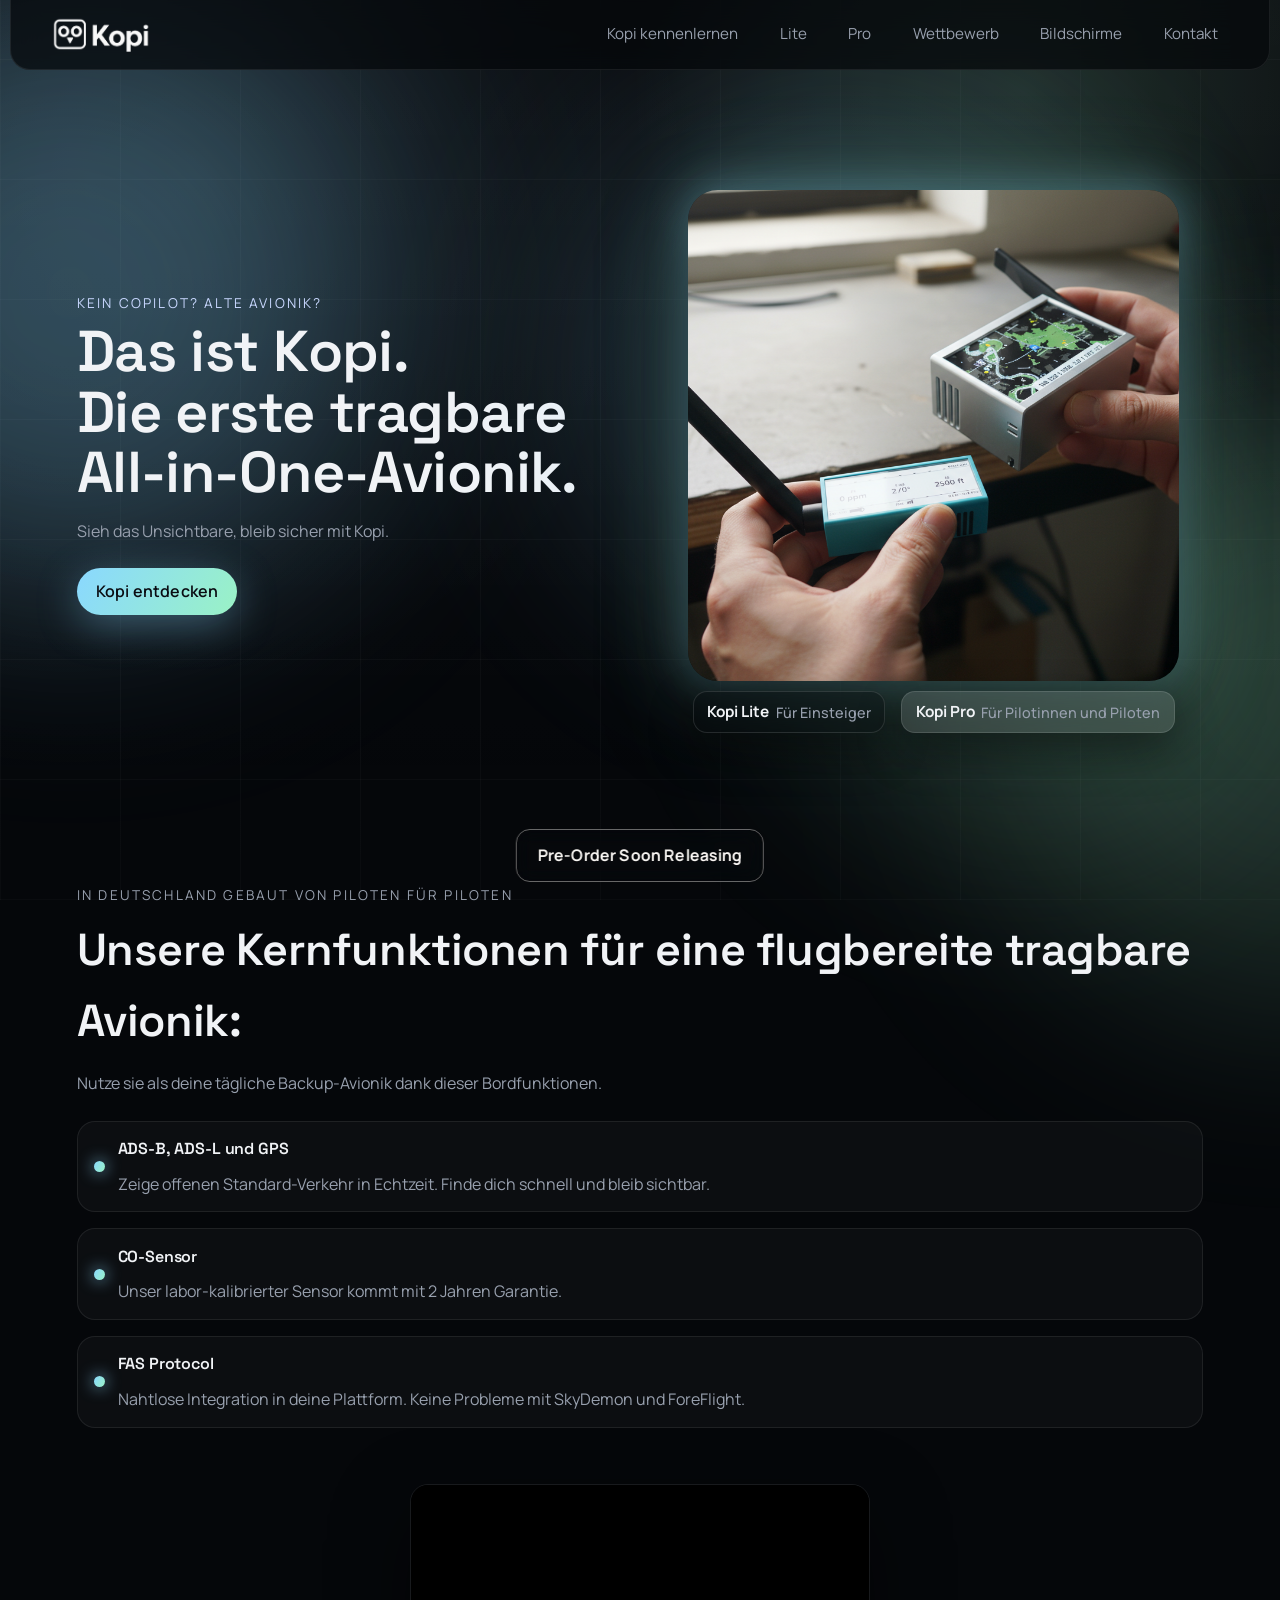
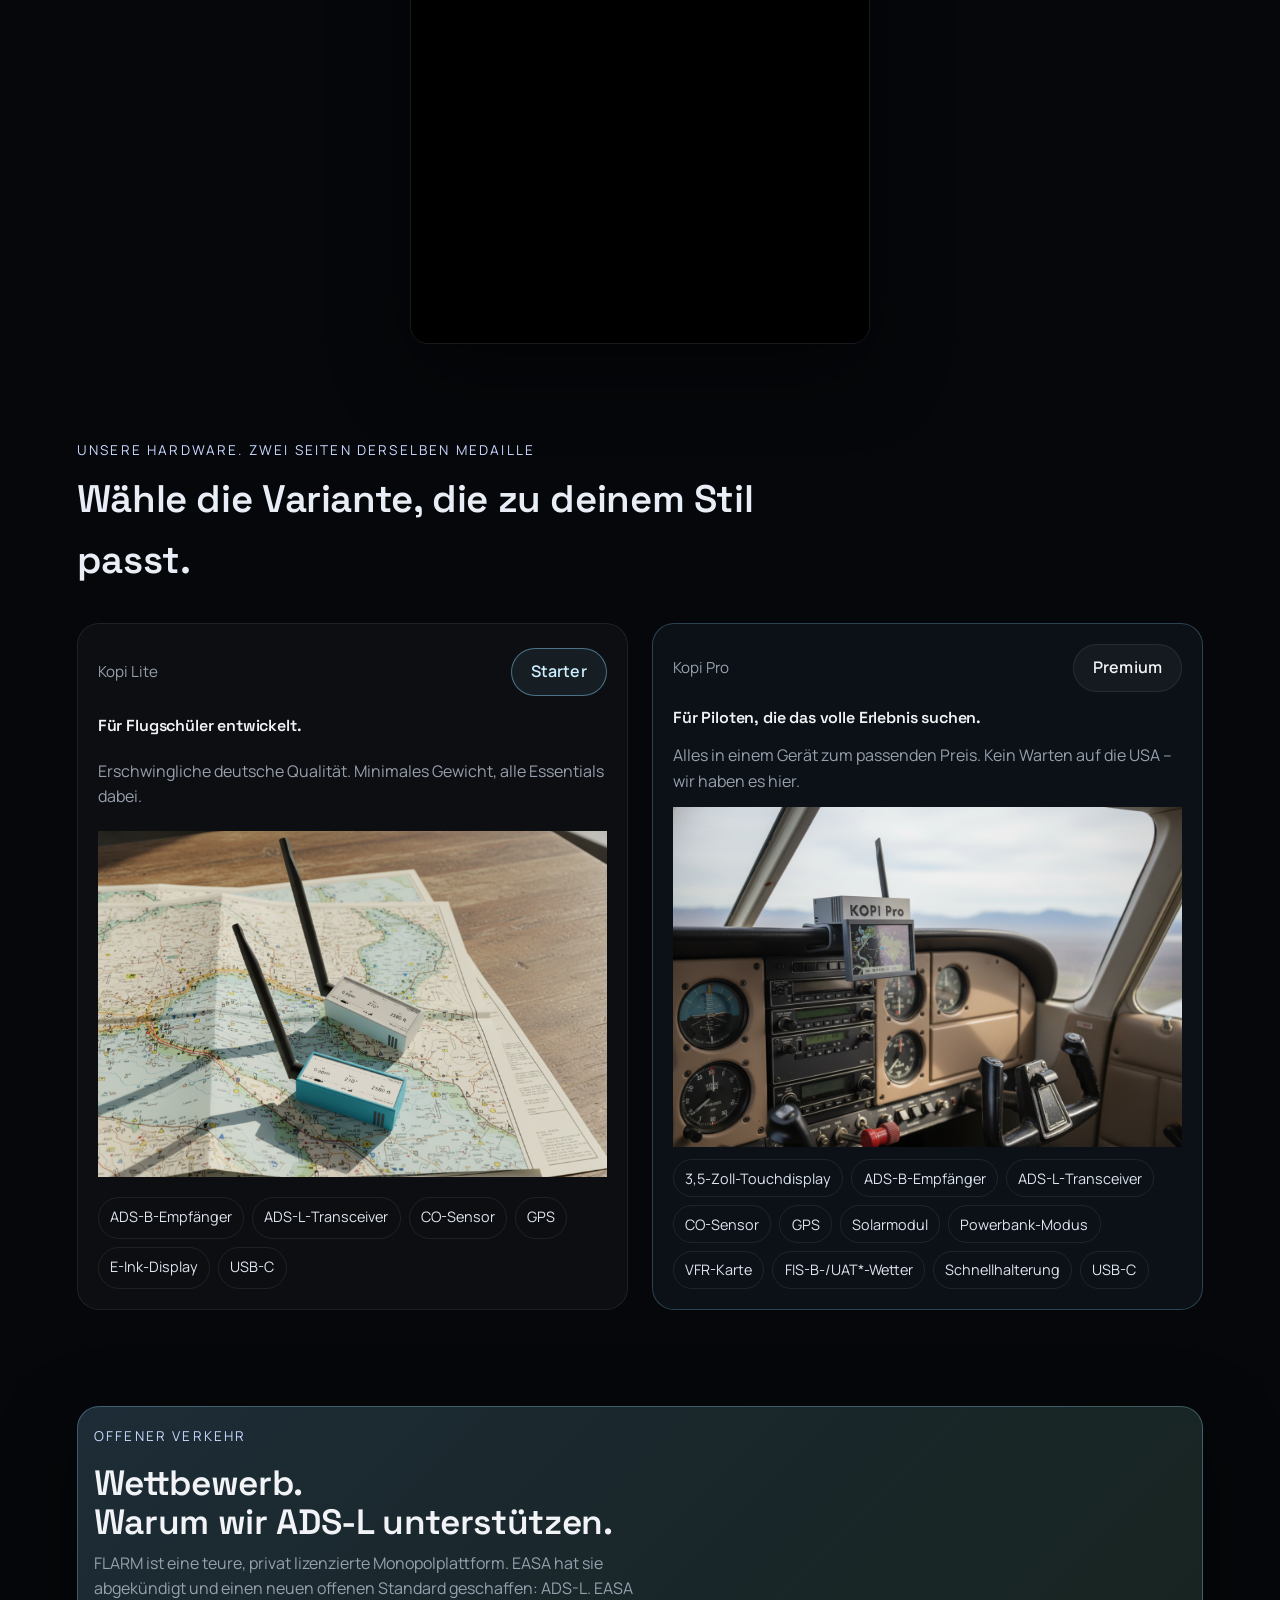
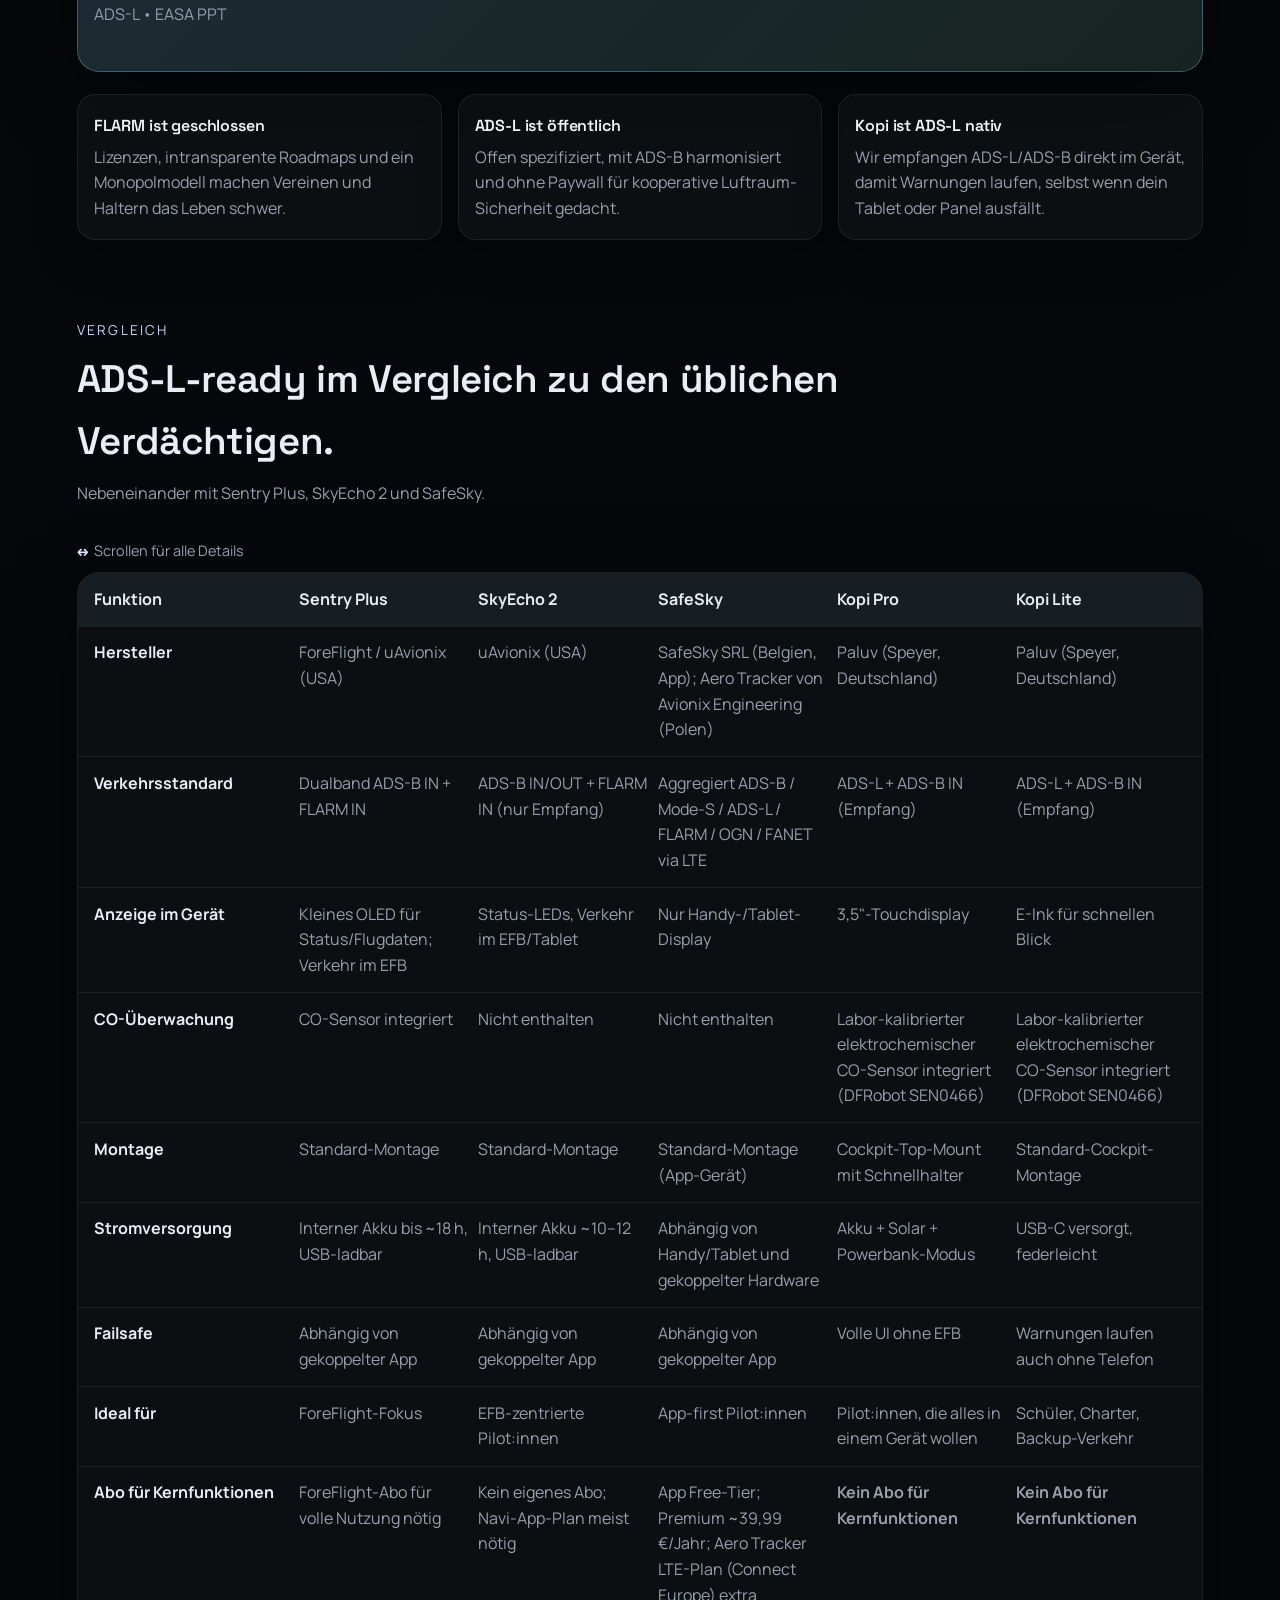
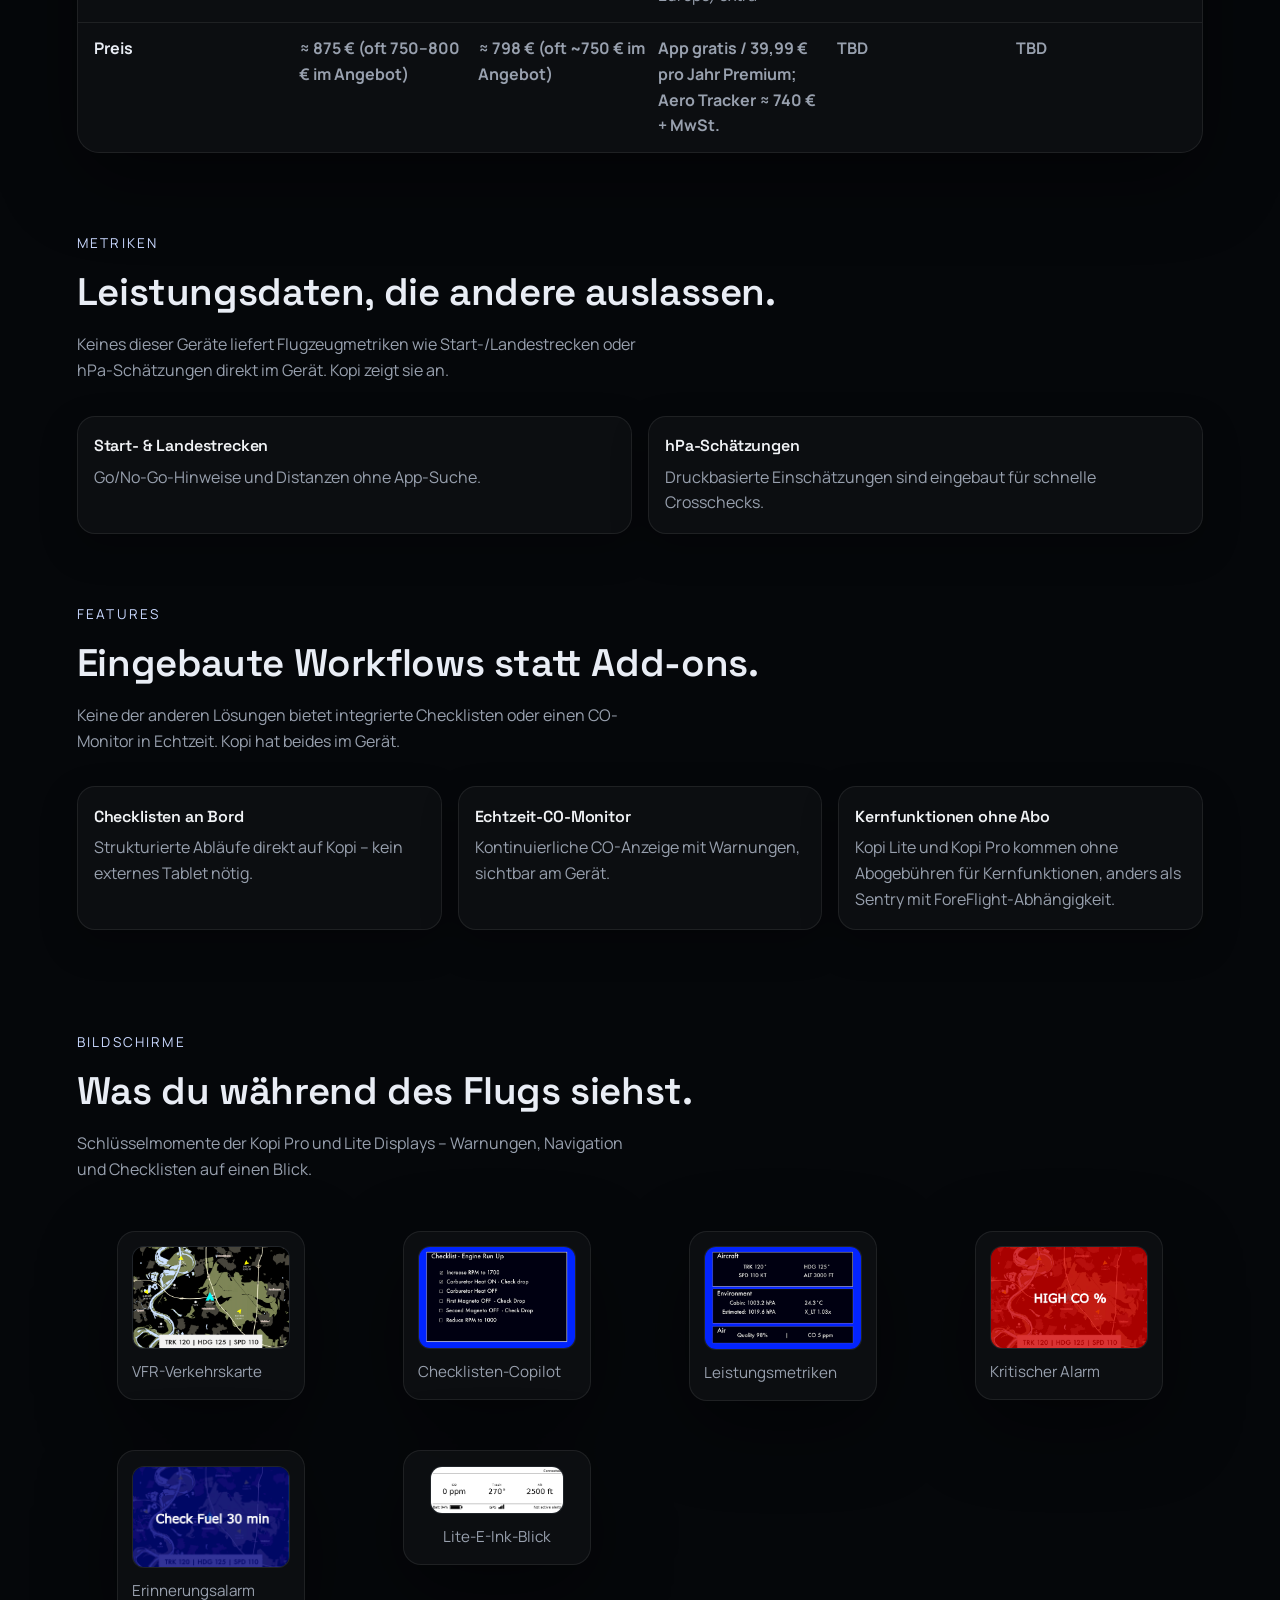
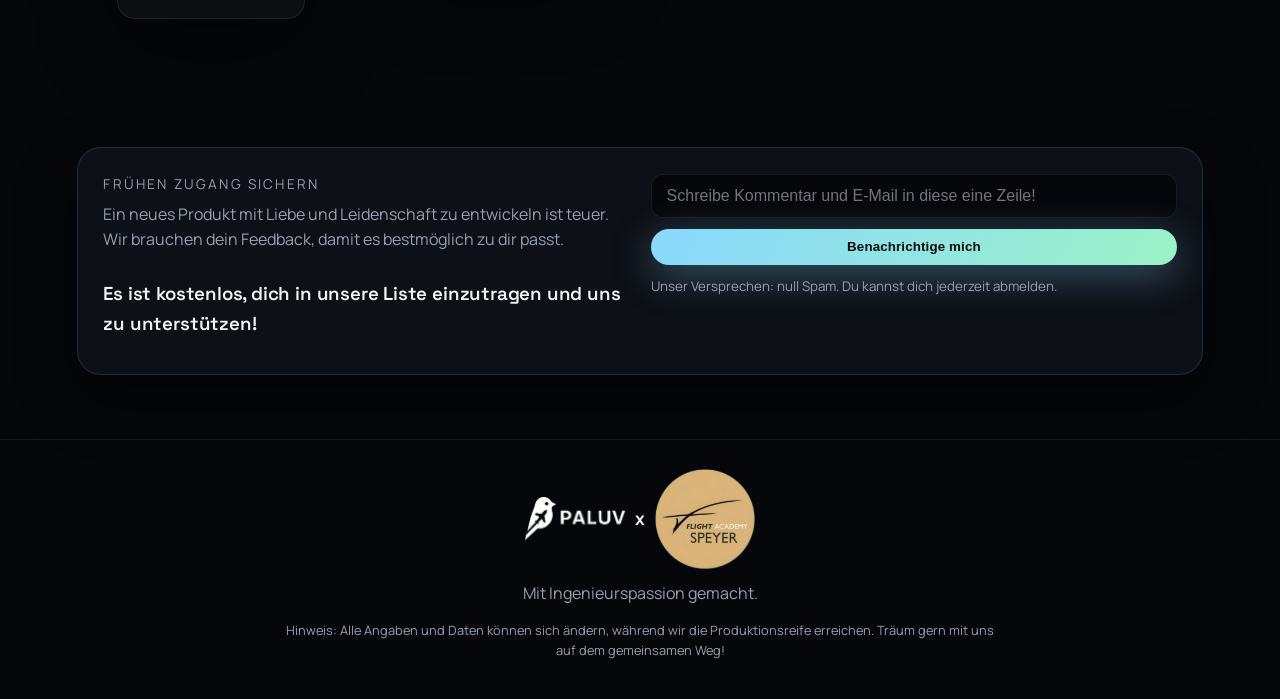
==== commit e369d227: "Vibe" ====
--- a/de/index.html
+++ b/de/index.html
@@ -69,7 +69,7 @@
       <a href="#product">Kopi kennenlernen</a>
       <a href="#kopi-lite">Lite</a>
       <a href="#kopi-pro">Pro</a>
-      <a href="#ads-l">ADS-L</a>
+      <a href="#competitors">Wettbewerb</a>
       <a href="#gallery">Bildschirme</a>
       <a href="#contact">Kontakt</a>
     </nav>
@@ -91,7 +91,7 @@
             <li><a href="#product" data-menu-link>Kopi kennenlernen</a></li>
             <li><a href="#kopi-lite" data-menu-link>Lite</a></li>
             <li><a href="#kopi-pro" data-menu-link>Pro</a></li>
-            <li><a href="#ads-l" data-menu-link>ADS-L</a></li>
+            <li><a href="#competitors" data-menu-link>Wettbewerb</a></li>
             <li><a href="#gallery" data-menu-link>Bildschirme</a></li>
             <li><a href="#contact" data-menu-link>Kontakt</a></li>
           </ul>
@@ -233,19 +233,23 @@
       </div>
     </section>
 
-    <section class="ads-l" id="ads-l">
+    <section class="ads-l" id="competitors">
       <div class="ads-l__banner">
         <p class="eyebrow">Offener Verkehr</p>
         <div class="ads-l__headline">
-          <h3>EASA hat FLARM abgekündigt.</h3>
-          <h3>Neuer öffentlicher Standard: ADS-L.</h3>
-        </div>
-        <p class="lede">FLARM bleibt proprietär und kostenpflichtig – ziemlich mies für Interoperabilität. ADS-L ist öffentlich, prüfbar und zukunftssicher.</p>
+          <h3>Wettbewerb.</h3>
+          <h3>Warum wir ADS-L unterstützen.</h3>
+        </div>
+        <p class="lede">
+          FLARM ist eine teure, privat lizenzierte Monopolplattform. EASA hat sie abgekündigt und einen neuen offenen Standard geschaffen: ADS-L.
+          <a href="https://www.easa.europa.eu/en/the-agency/faqs/automatic-dependent-surveillance-light-ads-l" target="_blank" rel="noreferrer noopener">EASA ADS-L</a> •
+          <a href="https://www.easa.europa.eu/sites/default/files/dfu/4._iconspicuity_ads-l.pdf" target="_blank" rel="noreferrer noopener">EASA PPT</a>
+        </p>
       </div>
       <div class="ads-l__grid">
         <article class="ads-l__card">
           <h4>FLARM ist geschlossen</h4>
-          <p>Lizenzen, intransparente Roadmaps und Vendor-Lock-in machen Vereinen und Haltern das Leben schwer.</p>
+          <p>Lizenzen, intransparente Roadmaps und ein Monopolmodell machen Vereinen und Haltern das Leben schwer.</p>
         </article>
         <article class="ads-l__card">
           <h4>ADS-L ist öffentlich</h4>
@@ -264,94 +268,95 @@
         <h3>ADS-L-ready im Vergleich zu den üblichen Verdächtigen.</h3>
         <p class="lede">Nebeneinander mit Sentry Plus, SkyEcho 2 und SafeSky.</p>
       </div>
+      <div class="compare__hint">Scrollen für alle Details</div>
       <div class="compare__table" role="table">
         <div class="compare__row compare__row--head" role="row">
           <div class="compare__cell compare__cell--head" role="columnheader">Funktion</div>
-          <div class="compare__cell compare__cell--head" role="columnheader">Kopi Lite</div>
-          <div class="compare__cell compare__cell--head" role="columnheader">Kopi Pro</div>
           <div class="compare__cell compare__cell--head" role="columnheader">Sentry Plus</div>
           <div class="compare__cell compare__cell--head" role="columnheader">SkyEcho 2</div>
           <div class="compare__cell compare__cell--head" role="columnheader">SafeSky</div>
+          <div class="compare__cell compare__cell--head" role="columnheader">Kopi Pro</div>
+          <div class="compare__cell compare__cell--head" role="columnheader">Kopi Lite</div>
         </div>
         <div class="compare__row" role="row">
           <div class="compare__cell compare__label" role="rowheader">Hersteller</div>
-          <div class="compare__cell">Paluv (Speyer, Deutschland)</div>
-          <div class="compare__cell">Paluv (Speyer, Deutschland)</div>
           <div class="compare__cell">ForeFlight / uAvionix (USA)</div>
           <div class="compare__cell">uAvionix (USA)</div>
           <div class="compare__cell">SafeSky SRL (Belgien, App); Aero Tracker von Avionix Engineering (Polen)</div>
+          <div class="compare__cell">Paluv (Speyer, Deutschland)</div>
+          <div class="compare__cell">Paluv (Speyer, Deutschland)</div>
         </div>
         <div class="compare__row" role="row">
           <div class="compare__cell compare__label" role="rowheader">Verkehrsstandard</div>
-          <div class="compare__cell">ADS-L + ADS-B IN (Empfang)</div>
-          <div class="compare__cell">ADS-L + ADS-B IN (Empfang)</div>
           <div class="compare__cell">Dualband ADS-B IN + FLARM IN</div>
           <div class="compare__cell">ADS-B IN/OUT + FLARM IN (nur Empfang)</div>
           <div class="compare__cell">Aggregiert ADS-B / Mode-S / ADS-L / FLARM / OGN / FANET via LTE</div>
+          <div class="compare__cell">ADS-L + ADS-B IN (Empfang)</div>
+          <div class="compare__cell">ADS-L + ADS-B IN (Empfang)</div>
         </div>
         <div class="compare__row" role="row">
           <div class="compare__cell compare__label" role="rowheader">Anzeige im Gerät</div>
-          <div class="compare__cell">E-Ink für schnellen Blick</div>
-          <div class="compare__cell">3,5&quot;-Touchdisplay</div>
           <div class="compare__cell">Kleines OLED für Status/Flugdaten; Verkehr im EFB</div>
           <div class="compare__cell">Status-LEDs, Verkehr im EFB/Tablet</div>
           <div class="compare__cell">Nur Handy-/Tablet-Display</div>
+          <div class="compare__cell">3,5&quot;-Touchdisplay</div>
+          <div class="compare__cell">E-Ink für schnellen Blick</div>
         </div>
         <div class="compare__row" role="row">
           <div class="compare__cell compare__label" role="rowheader">CO-Überwachung</div>
-          <div class="compare__cell">Labor-kalibrierter elektrochemischer CO-Sensor integriert (DFRobot SEN0466)</div>
-          <div class="compare__cell">Labor-kalibrierter elektrochemischer CO-Sensor integriert (DFRobot SEN0466)</div>
           <div class="compare__cell">CO-Sensor integriert</div>
           <div class="compare__cell">Nicht enthalten</div>
           <div class="compare__cell">Nicht enthalten</div>
+          <div class="compare__cell">Labor-kalibrierter elektrochemischer CO-Sensor integriert (DFRobot SEN0466)</div>
+          <div class="compare__cell">Labor-kalibrierter elektrochemischer CO-Sensor integriert (DFRobot SEN0466)</div>
         </div>
         <div class="compare__row" role="row">
           <div class="compare__cell compare__label" role="rowheader">Montage</div>
-          <div class="compare__cell">Standard-Cockpit-Montage</div>
-          <div class="compare__cell">Cockpit-Top-Mount mit Schnellhalter</div>
           <div class="compare__cell">Standard-Montage</div>
           <div class="compare__cell">Standard-Montage</div>
           <div class="compare__cell">Standard-Montage (App-Gerät)</div>
+          <div class="compare__cell">Cockpit-Top-Mount mit Schnellhalter</div>
+          <div class="compare__cell">Standard-Cockpit-Montage</div>
         </div>
         <div class="compare__row" role="row">
           <div class="compare__cell compare__label" role="rowheader">Stromversorgung</div>
-          <div class="compare__cell">USB-C versorgt, federleicht</div>
-          <div class="compare__cell">Akku + Solar + Powerbank-Modus</div>
           <div class="compare__cell">Interner Akku bis ~18 h, USB-ladbar</div>
           <div class="compare__cell">Interner Akku ~10–12 h, USB-ladbar</div>
           <div class="compare__cell">Abhängig von Handy/Tablet und gekoppelter Hardware</div>
+          <div class="compare__cell">Akku + Solar + Powerbank-Modus</div>
+          <div class="compare__cell">USB-C versorgt, federleicht</div>
         </div>
         <div class="compare__row" role="row">
           <div class="compare__cell compare__label" role="rowheader">Failsafe</div>
-          <div class="compare__cell">Warnungen laufen auch ohne Telefon</div>
-          <div class="compare__cell">Volle UI ohne EFB</div>
           <div class="compare__cell">Abhängig von gekoppelter App</div>
           <div class="compare__cell">Abhängig von gekoppelter App</div>
           <div class="compare__cell">Abhängig von gekoppelter App</div>
+          <div class="compare__cell">Volle UI ohne EFB</div>
+          <div class="compare__cell">Warnungen laufen auch ohne Telefon</div>
         </div>
         <div class="compare__row" role="row">
           <div class="compare__cell compare__label" role="rowheader">Ideal für</div>
-          <div class="compare__cell">Schüler, Charter, Backup-Verkehr</div>
-          <div class="compare__cell">Pilot:innen, die alles in einem Gerät wollen</div>
           <div class="compare__cell">ForeFlight-Fokus</div>
           <div class="compare__cell">EFB-zentrierte Pilot:innen</div>
           <div class="compare__cell">App-first Pilot:innen</div>
+          <div class="compare__cell">Pilot:innen, die alles in einem Gerät wollen</div>
+          <div class="compare__cell">Schüler, Charter, Backup-Verkehr</div>
         </div>
         <div class="compare__row" role="row">
           <div class="compare__cell compare__label" role="rowheader">Abo für Kernfunktionen</div>
-          <div class="compare__cell"><strong>Kein Abo für Kernfunktionen</strong></div>
-          <div class="compare__cell"><strong>Kein Abo für Kernfunktionen</strong></div>
           <div class="compare__cell">ForeFlight-Abo für volle Nutzung nötig</div>
           <div class="compare__cell">Kein eigenes Abo; Navi-App-Plan meist nötig</div>
           <div class="compare__cell">App Free-Tier; Premium ~39,99 €/Jahr; Aero Tracker LTE-Plan (Connect Europe) extra</div>
+          <div class="compare__cell"><strong>Kein Abo für Kernfunktionen</strong></div>
+          <div class="compare__cell"><strong>Kein Abo für Kernfunktionen</strong></div>
         </div>
         <div class="compare__row" role="row">
           <div class="compare__cell compare__label" role="rowheader">Preis</div>
-          <div class="compare__cell"><strong>TBD</strong></div>
-          <div class="compare__cell"><strong>TBD</strong></div>
           <div class="compare__cell"><strong>≈ 875 € (oft 750–800 € im Angebot)</strong></div>
           <div class="compare__cell"><strong>≈ 798 € (oft ~750 € im Angebot)</strong></div>
           <div class="compare__cell"><strong>App gratis / 39,99 € pro Jahr Premium; Aero Tracker ≈ 740 € + MwSt.</strong></div>
+          <div class="compare__cell"><strong>TBD</strong></div>
+          <div class="compare__cell"><strong>TBD</strong></div>
         </div>
       </div>
     </section>
--- a/styles.css
+++ b/styles.css
@@ -366,7 +366,7 @@
   justify-content: center;
   gap: 0.4rem;
   padding: 0.5rem 0.85rem;
-  border-radius: 999px;
+  border-radius: 14px;
   border: 1px solid rgba(255, 255, 255, 0.12);
   background: rgba(5, 7, 10, 0.32);
   color: var(--text);
@@ -410,23 +410,40 @@
   transform: translateX(-50%);
   padding: 0.8rem 1.3rem;
   border-radius: 14px;
-  border: 1px solid rgba(255, 255, 255, 0.14);
-  background: rgba(5, 7, 10, 0.22);
-  color: var(--text);
+  border: 1px solid rgba(255, 255, 255, 0.4);
+  background: transparent;
+  color: #fff;
   font-weight: 700;
   letter-spacing: 0.01em;
   box-shadow: 0 12px 32px rgba(0, 0, 0, 0.35);
   text-decoration: none;
-  backdrop-filter: blur(10px);
-  mix-blend-mode: screen;
-  transition: transform 0.25s ease, box-shadow 0.25s ease, background 0.25s ease;
+  backdrop-filter: blur(10px) brightness(1.1);
+  mix-blend-mode: difference;
+  transition: transform 0.25s ease, box-shadow 0.25s ease, background 0.25s ease, color 0.25s ease, opacity 0.2s ease;
   z-index: 14;
+  overflow: hidden;
 }
 
 .bottom-preorder:hover {
   transform: translateX(-50%) translateY(-2px);
   box-shadow: 0 16px 36px rgba(0, 0, 0, 0.4);
-  background: rgba(5, 7, 10, 0.3);
+  background: rgba(255, 255, 255, 0.08);
+}
+
+.bottom-preorder::before {
+  content: "";
+  position: absolute;
+  inset: 0;
+  background: rgba(255, 255, 255, 0.25);
+  mix-blend-mode: difference;
+  filter: invert(1);
+  pointer-events: none;
+}
+
+.bottom-preorder.is-hidden {
+  opacity: 0;
+  pointer-events: none;
+  transform: translateX(-50%) translateY(8px);
 }
 
 @keyframes floaty {
@@ -757,6 +774,22 @@
   overflow-x: auto;
 }
 
+.compare__hint {
+  color: var(--muted);
+  font-size: 0.9rem;
+  margin-bottom: 0.6rem;
+  display: inline-flex;
+  align-items: center;
+  gap: 0.35rem;
+}
+
+.compare__hint::before {
+  content: "↔";
+  display: inline-block;
+  font-weight: 700;
+  color: #d9e8ff;
+}
+
 .compare__row {
   display: grid;
   grid-template-columns: 1.15fr repeat(5, 1fr);
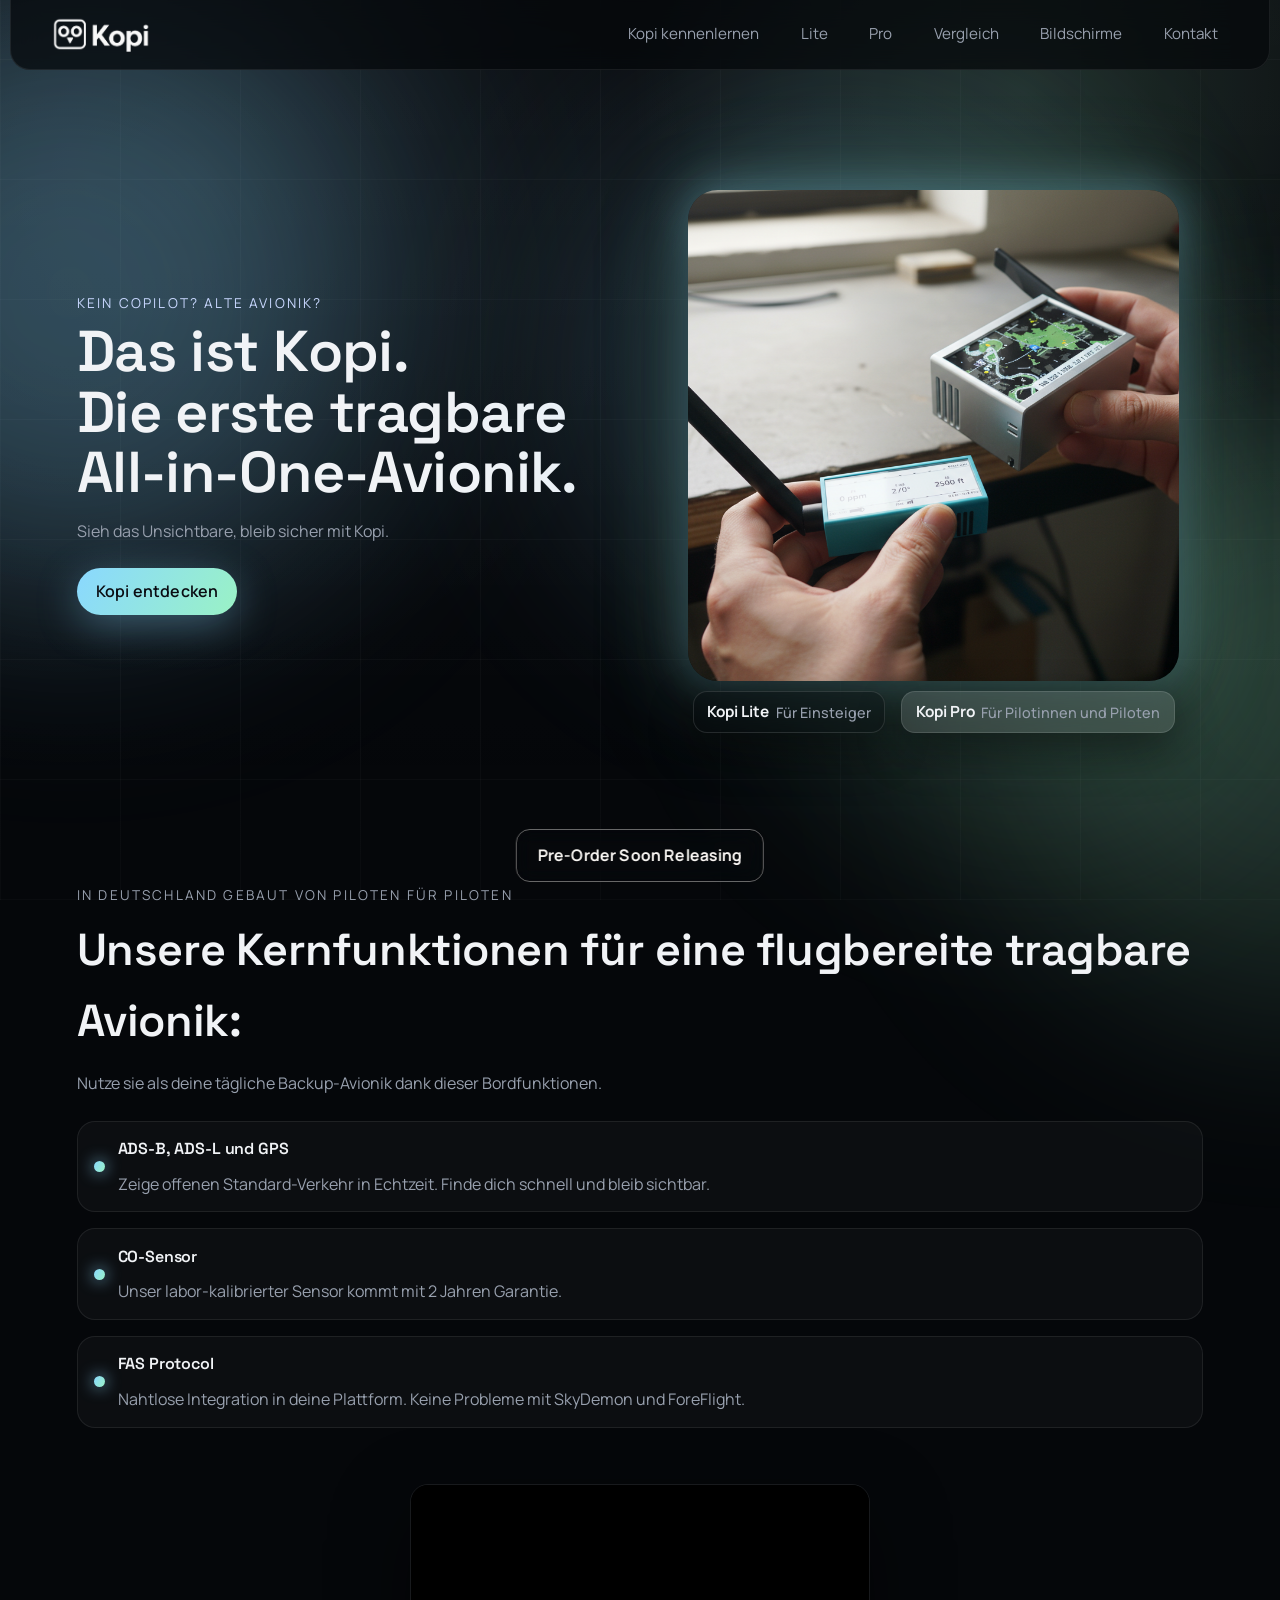
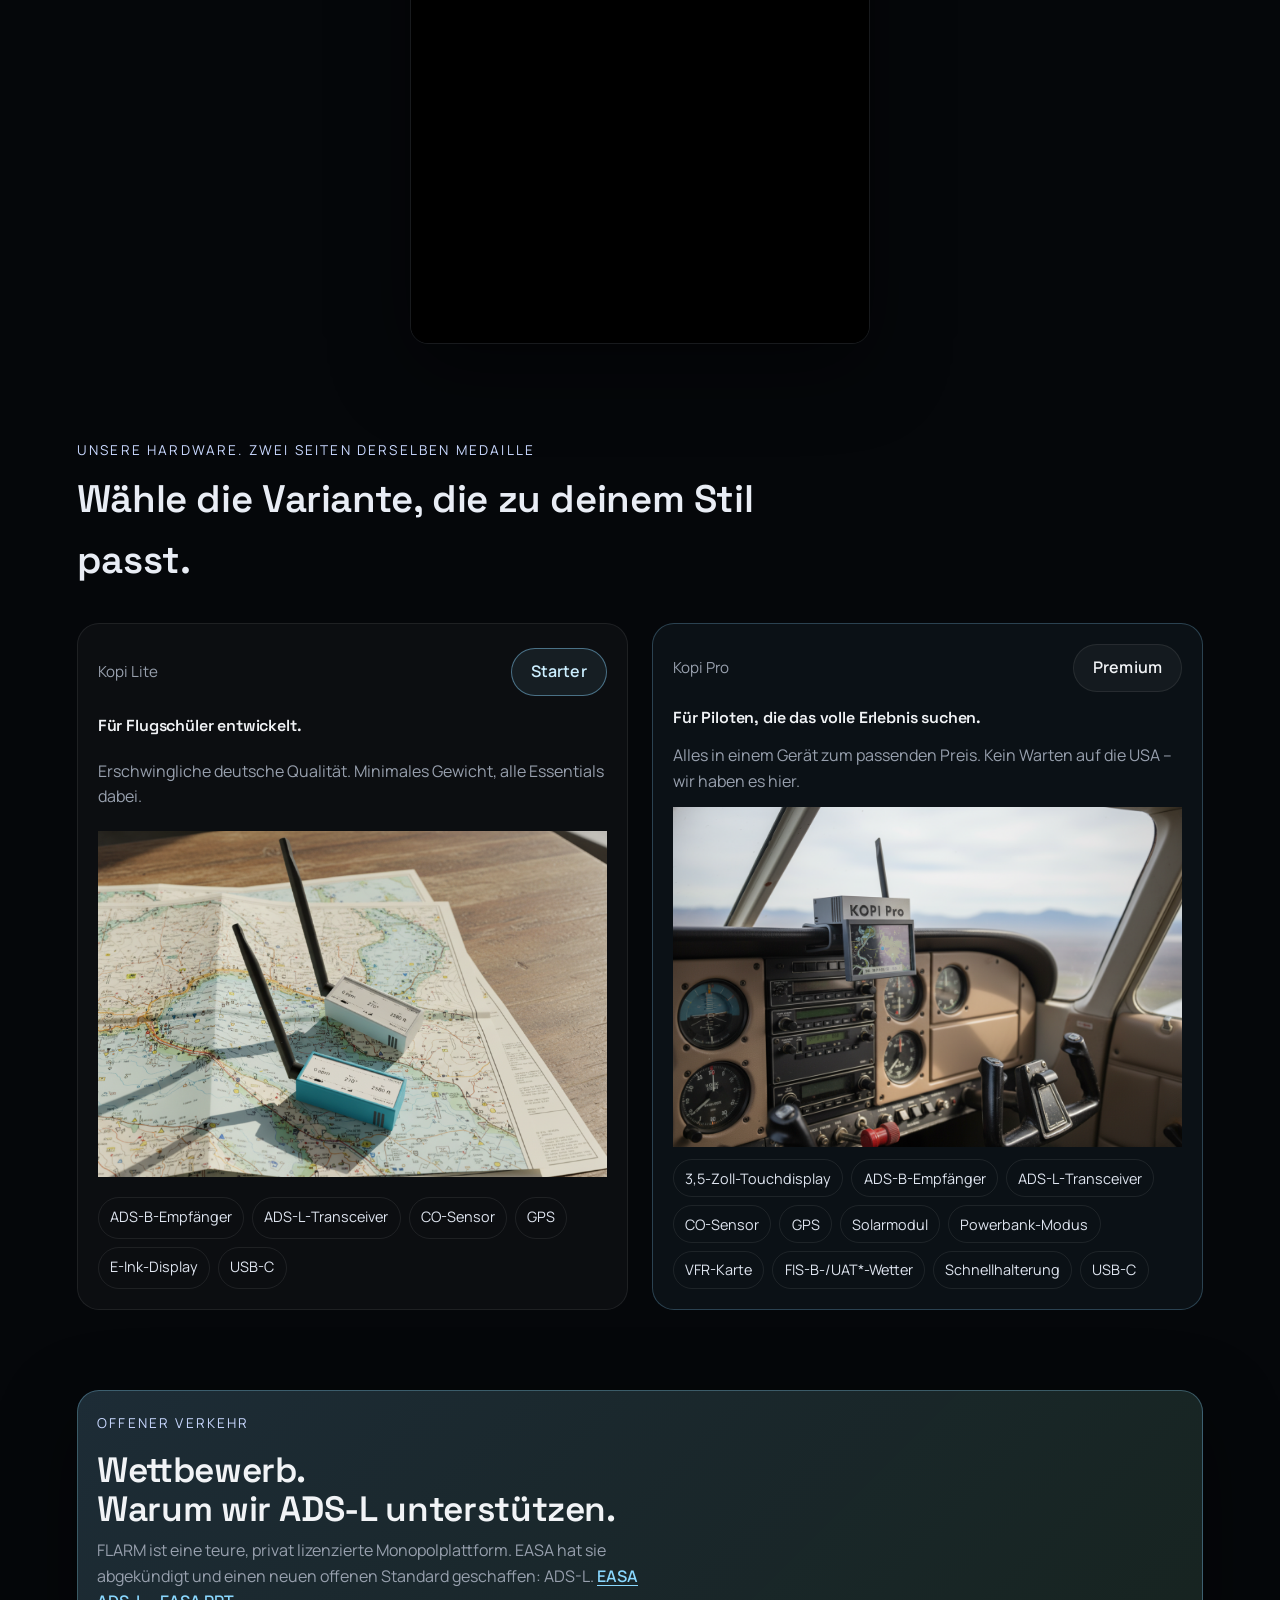
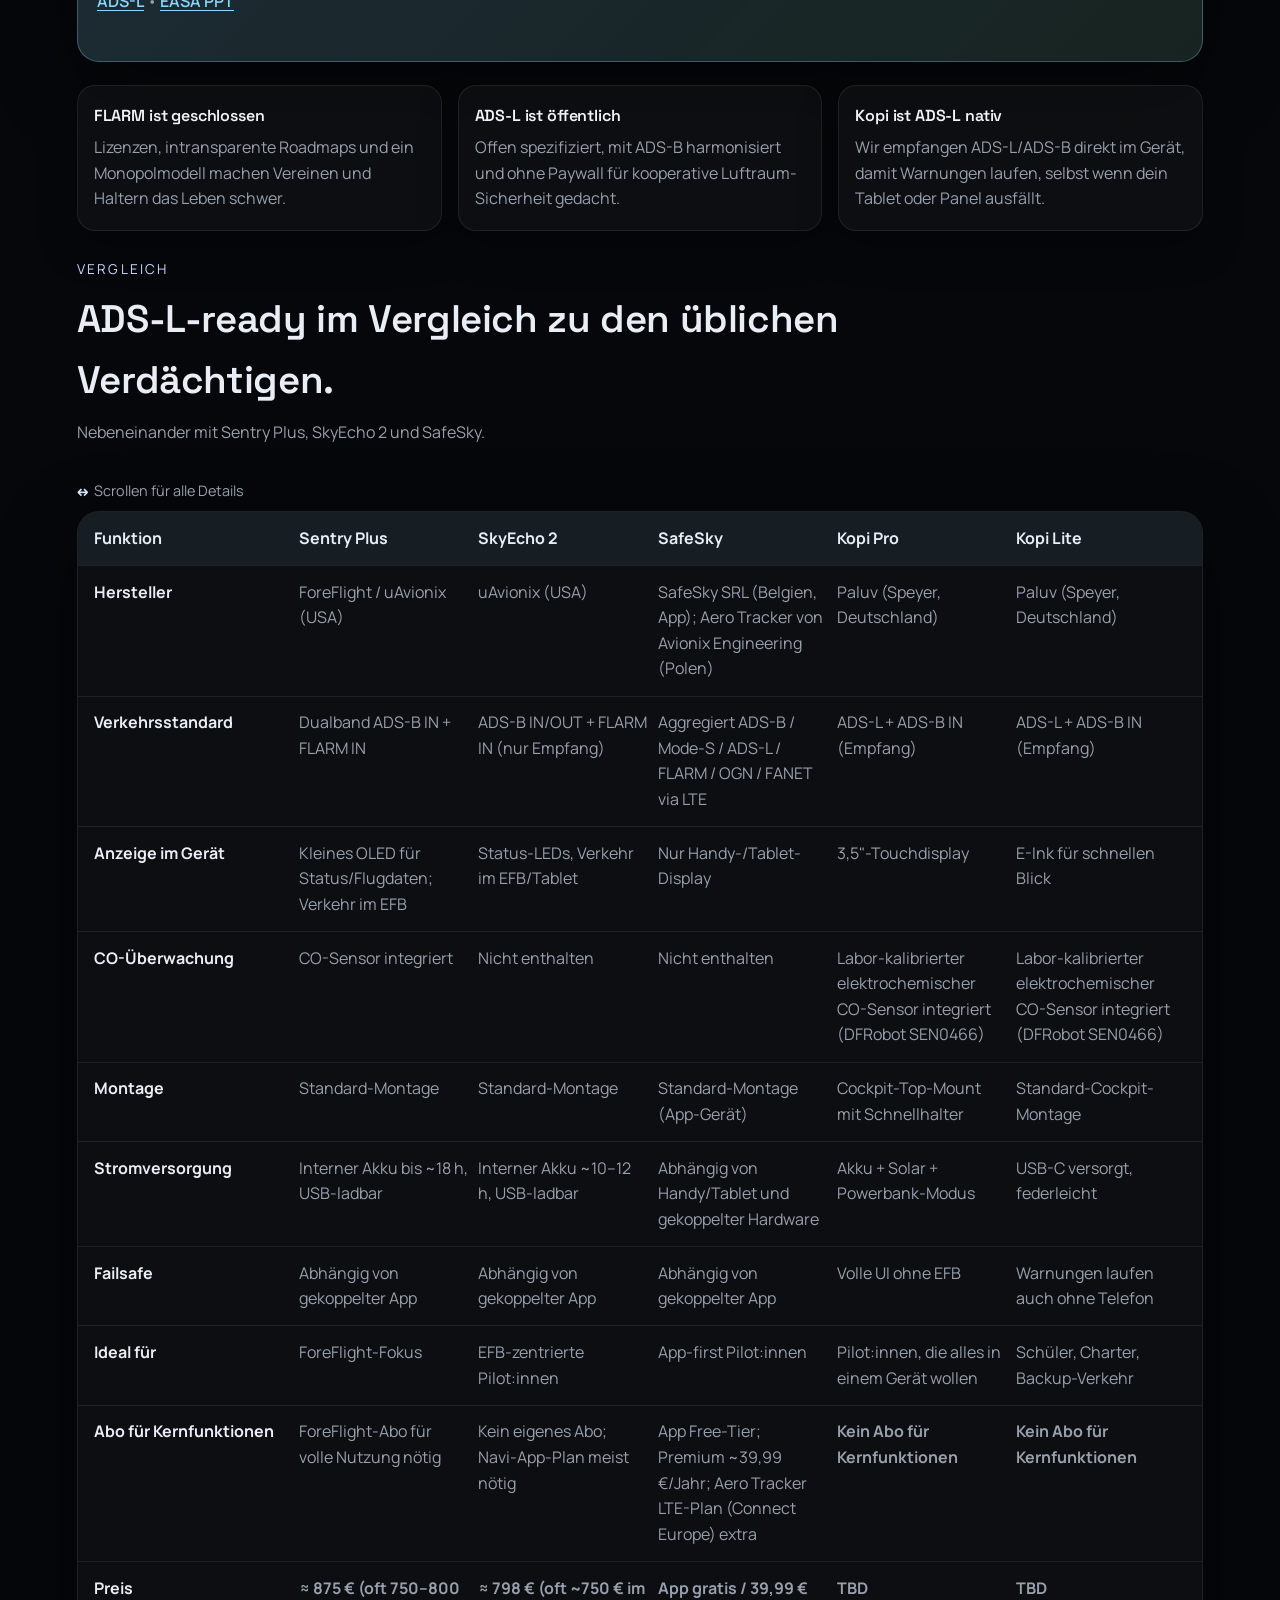
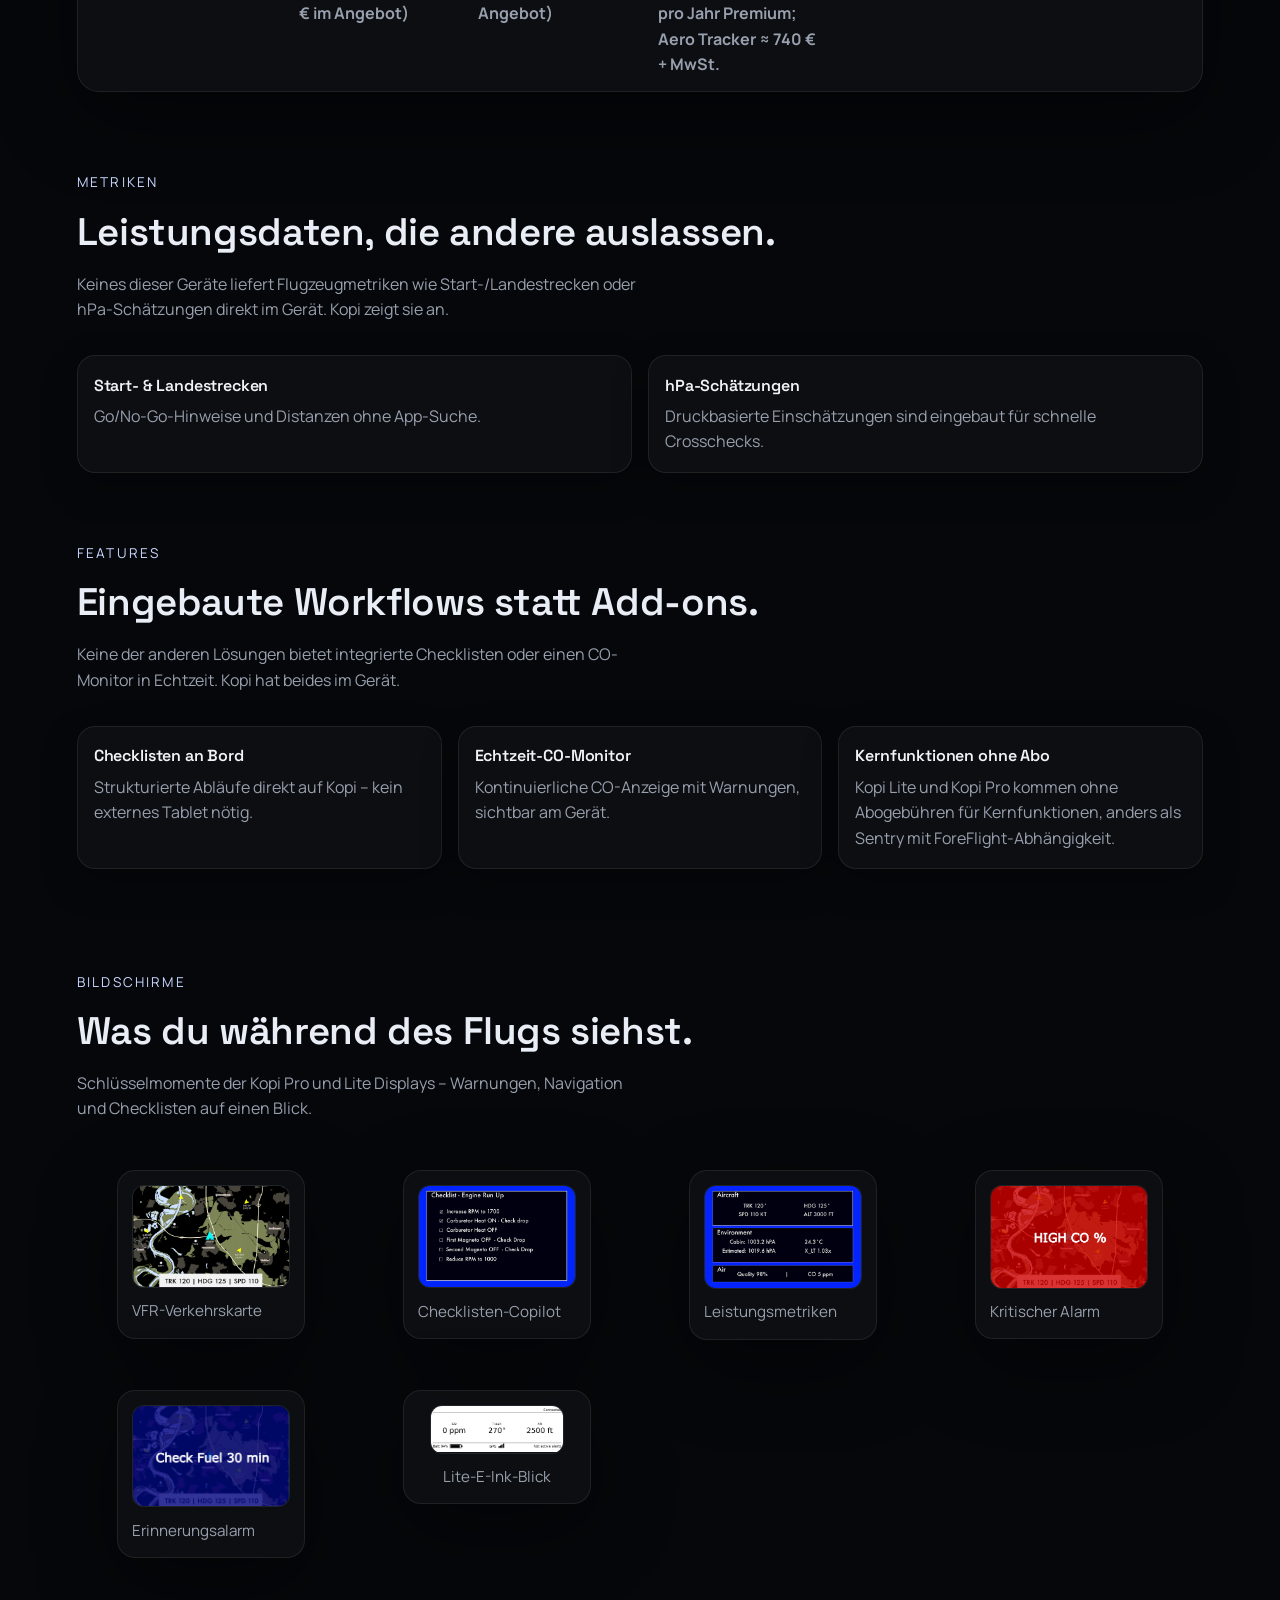
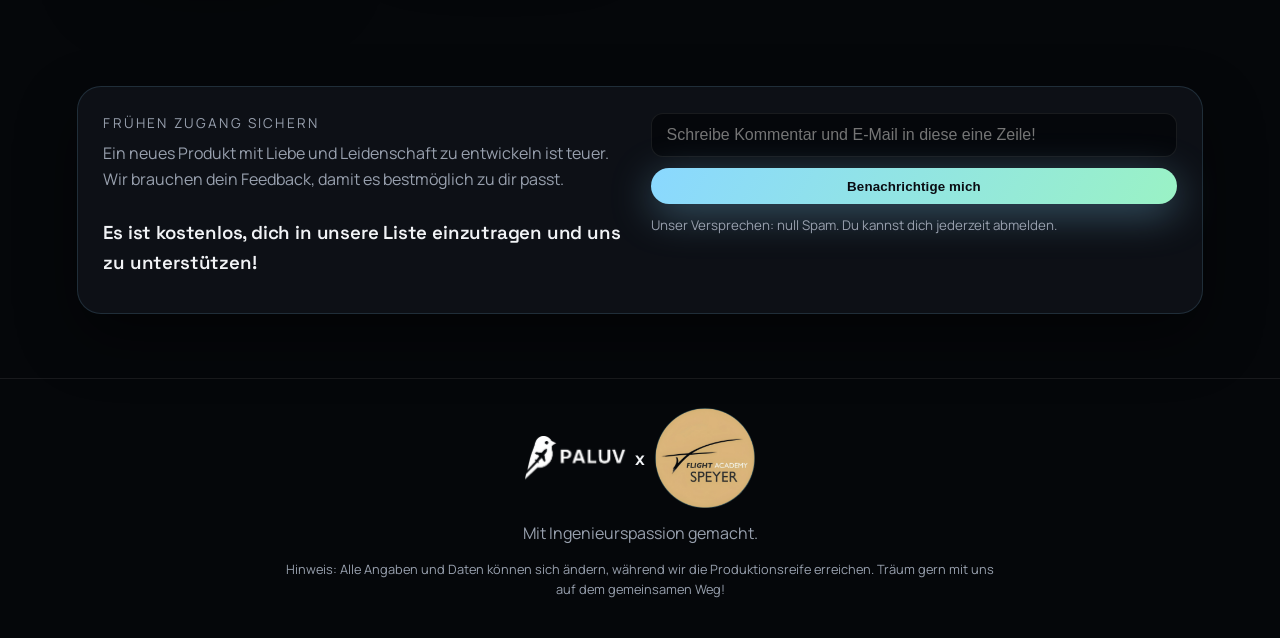
==== commit 08303cd1: "Magic" ====
--- a/de/index.html
+++ b/de/index.html
@@ -69,7 +69,7 @@
       <a href="#product">Kopi kennenlernen</a>
       <a href="#kopi-lite">Lite</a>
       <a href="#kopi-pro">Pro</a>
-      <a href="#competitors">Wettbewerb</a>
+      <a href="#compare">Vergleich</a>
       <a href="#gallery">Bildschirme</a>
       <a href="#contact">Kontakt</a>
     </nav>
@@ -91,7 +91,7 @@
             <li><a href="#product" data-menu-link>Kopi kennenlernen</a></li>
             <li><a href="#kopi-lite" data-menu-link>Lite</a></li>
             <li><a href="#kopi-pro" data-menu-link>Pro</a></li>
-            <li><a href="#competitors" data-menu-link>Wettbewerb</a></li>
+            <li><a href="#compare" data-menu-link>Vergleich</a></li>
             <li><a href="#gallery" data-menu-link>Bildschirme</a></li>
             <li><a href="#contact" data-menu-link>Kontakt</a></li>
           </ul>
@@ -233,36 +233,35 @@
       </div>
     </section>
 
-    <section class="ads-l" id="competitors">
-      <div class="ads-l__banner">
-        <p class="eyebrow">Offener Verkehr</p>
-        <div class="ads-l__headline">
-          <h3>Wettbewerb.</h3>
-          <h3>Warum wir ADS-L unterstützen.</h3>
-        </div>
-        <p class="lede">
-          FLARM ist eine teure, privat lizenzierte Monopolplattform. EASA hat sie abgekündigt und einen neuen offenen Standard geschaffen: ADS-L.
-          <a href="https://www.easa.europa.eu/en/the-agency/faqs/automatic-dependent-surveillance-light-ads-l" target="_blank" rel="noreferrer noopener">EASA ADS-L</a> •
-          <a href="https://www.easa.europa.eu/sites/default/files/dfu/4._iconspicuity_ads-l.pdf" target="_blank" rel="noreferrer noopener">EASA PPT</a>
-        </p>
-      </div>
-      <div class="ads-l__grid">
-        <article class="ads-l__card">
-          <h4>FLARM ist geschlossen</h4>
-          <p>Lizenzen, intransparente Roadmaps und ein Monopolmodell machen Vereinen und Haltern das Leben schwer.</p>
-        </article>
-        <article class="ads-l__card">
-          <h4>ADS-L ist öffentlich</h4>
-          <p>Offen spezifiziert, mit ADS-B harmonisiert und ohne Paywall für kooperative Luftraum-Sicherheit gedacht.</p>
-        </article>
-        <article class="ads-l__card">
-          <h4>Kopi ist ADS-L nativ</h4>
-          <p>Wir empfangen ADS-L/ADS-B direkt im Gerät, damit Warnungen laufen, selbst wenn dein Tablet oder Panel ausfällt.</p>
-        </article>
-      </div>
-    </section>
-
     <section class="comparison" id="compare">
+      <div class="ads-l ads-l--inline">
+        <div class="ads-l__banner">
+          <p class="eyebrow">Offener Verkehr</p>
+          <div class="ads-l__headline">
+            <h3>Wettbewerb.</h3>
+            <h3>Warum wir ADS-L unterstützen.</h3>
+          </div>
+          <p class="lede">
+            FLARM ist eine teure, privat lizenzierte Monopolplattform. EASA hat sie abgekündigt und einen neuen offenen Standard geschaffen: ADS-L.
+            <a href="https://www.easa.europa.eu/en/the-agency/faqs/automatic-dependent-surveillance-light-ads-l" target="_blank" rel="noreferrer noopener">EASA ADS-L</a> •
+            <a href="https://www.easa.europa.eu/sites/default/files/dfu/4._iconspicuity_ads-l.pdf" target="_blank" rel="noreferrer noopener">EASA PPT</a>
+          </p>
+        </div>
+        <div class="ads-l__grid">
+          <article class="ads-l__card">
+            <h4>FLARM ist geschlossen</h4>
+            <p>Lizenzen, intransparente Roadmaps und ein Monopolmodell machen Vereinen und Haltern das Leben schwer.</p>
+          </article>
+          <article class="ads-l__card">
+            <h4>ADS-L ist öffentlich</h4>
+            <p>Offen spezifiziert, mit ADS-B harmonisiert und ohne Paywall für kooperative Luftraum-Sicherheit gedacht.</p>
+          </article>
+          <article class="ads-l__card">
+            <h4>Kopi ist ADS-L nativ</h4>
+            <p>Wir empfangen ADS-L/ADS-B direkt im Gerät, damit Warnungen laufen, selbst wenn dein Tablet oder Panel ausfällt.</p>
+          </article>
+        </div>
+      </div>
       <div class="section-header">
         <p class="eyebrow">Vergleich</p>
         <h3>ADS-L-ready im Vergleich zu den üblichen Verdächtigen.</h3>
--- a/styles.css
+++ b/styles.css
@@ -694,6 +694,15 @@
   padding-bottom: 3rem;
 }
 
+.ads-l--inline {
+  padding: 0;
+  margin-bottom: 1.8rem;
+}
+
+.ads-l--inline .ads-l__banner {
+  padding: 1.4rem 1.2rem;
+}
+
 .ads-l__banner {
   display: grid;
   gap: 0.6rem;
@@ -704,10 +713,27 @@
   box-shadow: var(--shadow);
 }
 
+.ads-l__banner a {
+  color: var(--accent);
+  font-weight: 600;
+  text-decoration: underline;
+  text-underline-offset: 3px;
+}
+
+.ads-l__banner a:hover {
+  color: #c3e7ff;
+  text-decoration-color: currentColor;
+}
+
 .ads-l__headline h3 {
   margin: 0;
   font-size: clamp(1.6rem, 3.4vw, 2.2rem);
   line-height: 1.1;
+}
+
+.ads-l__note {
+  margin-top: 0.2rem;
+  color: var(--muted);
 }
 
 .ads-l__grid {
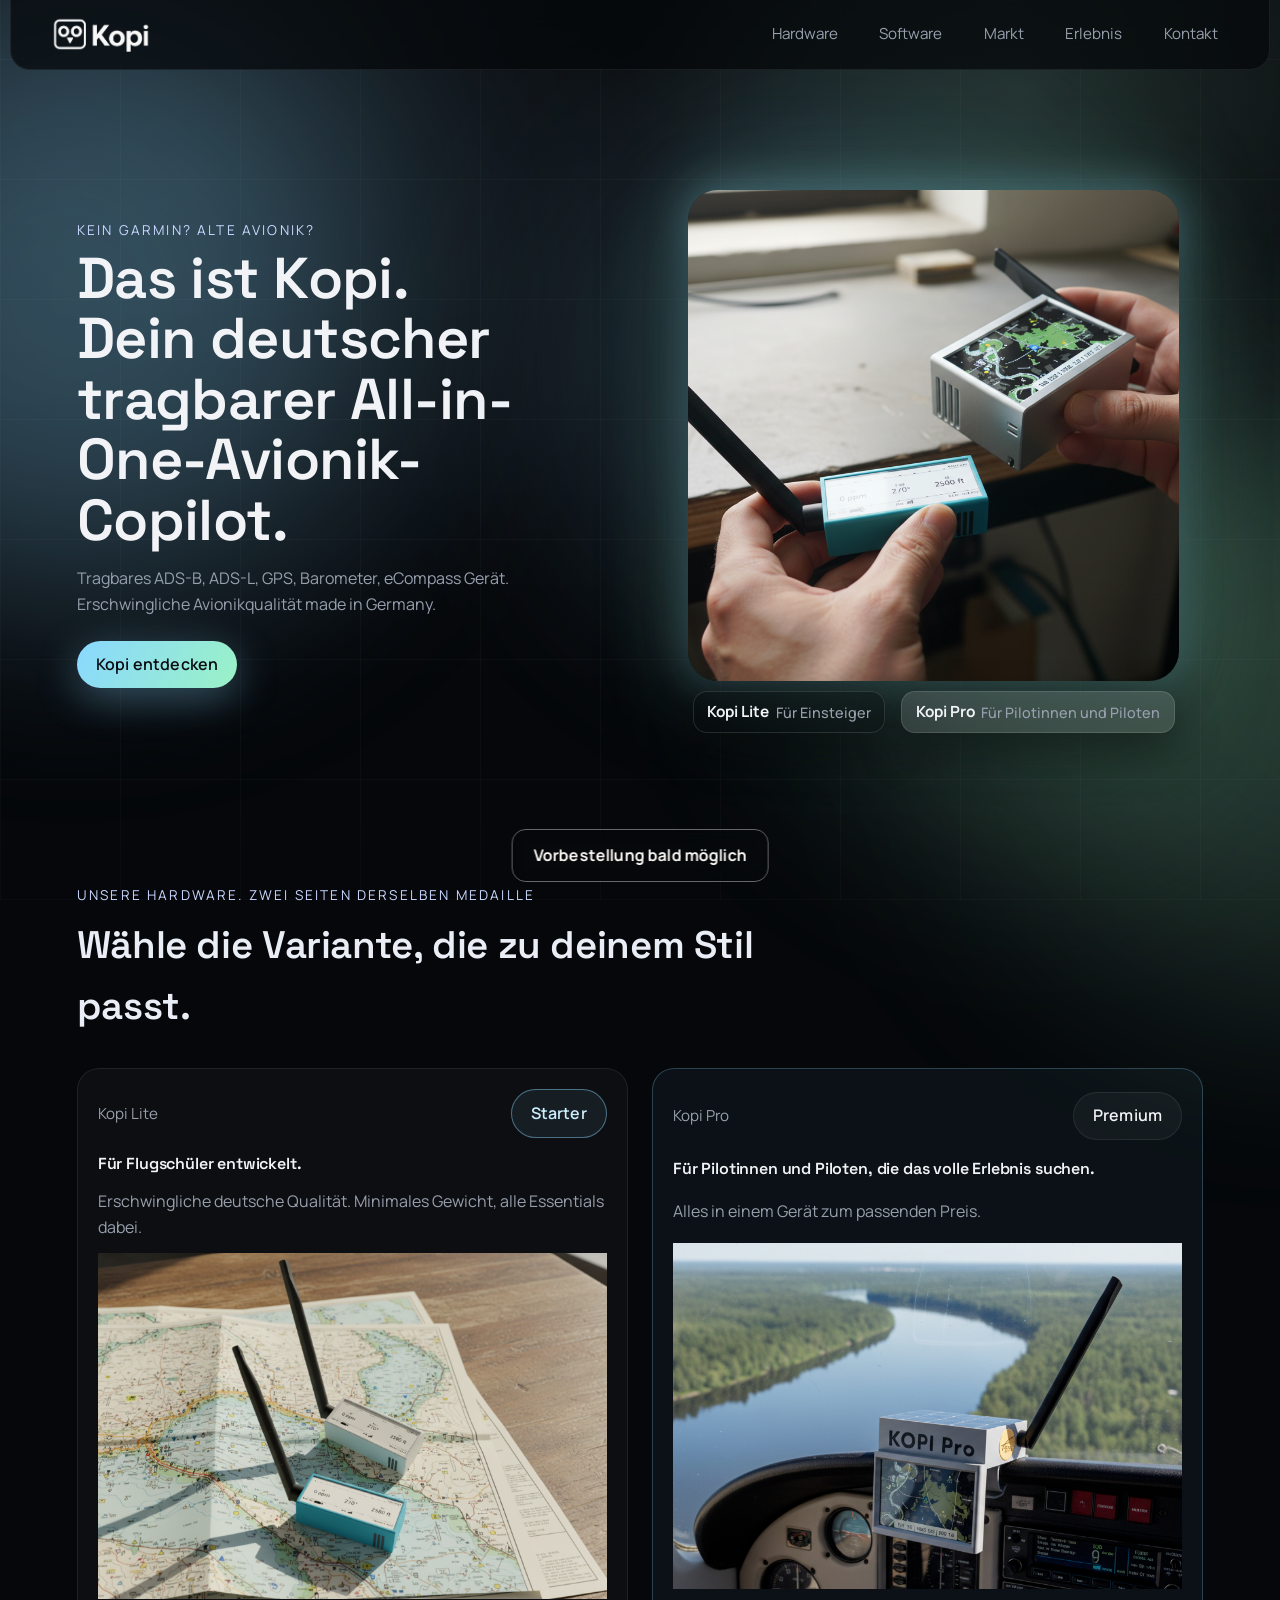
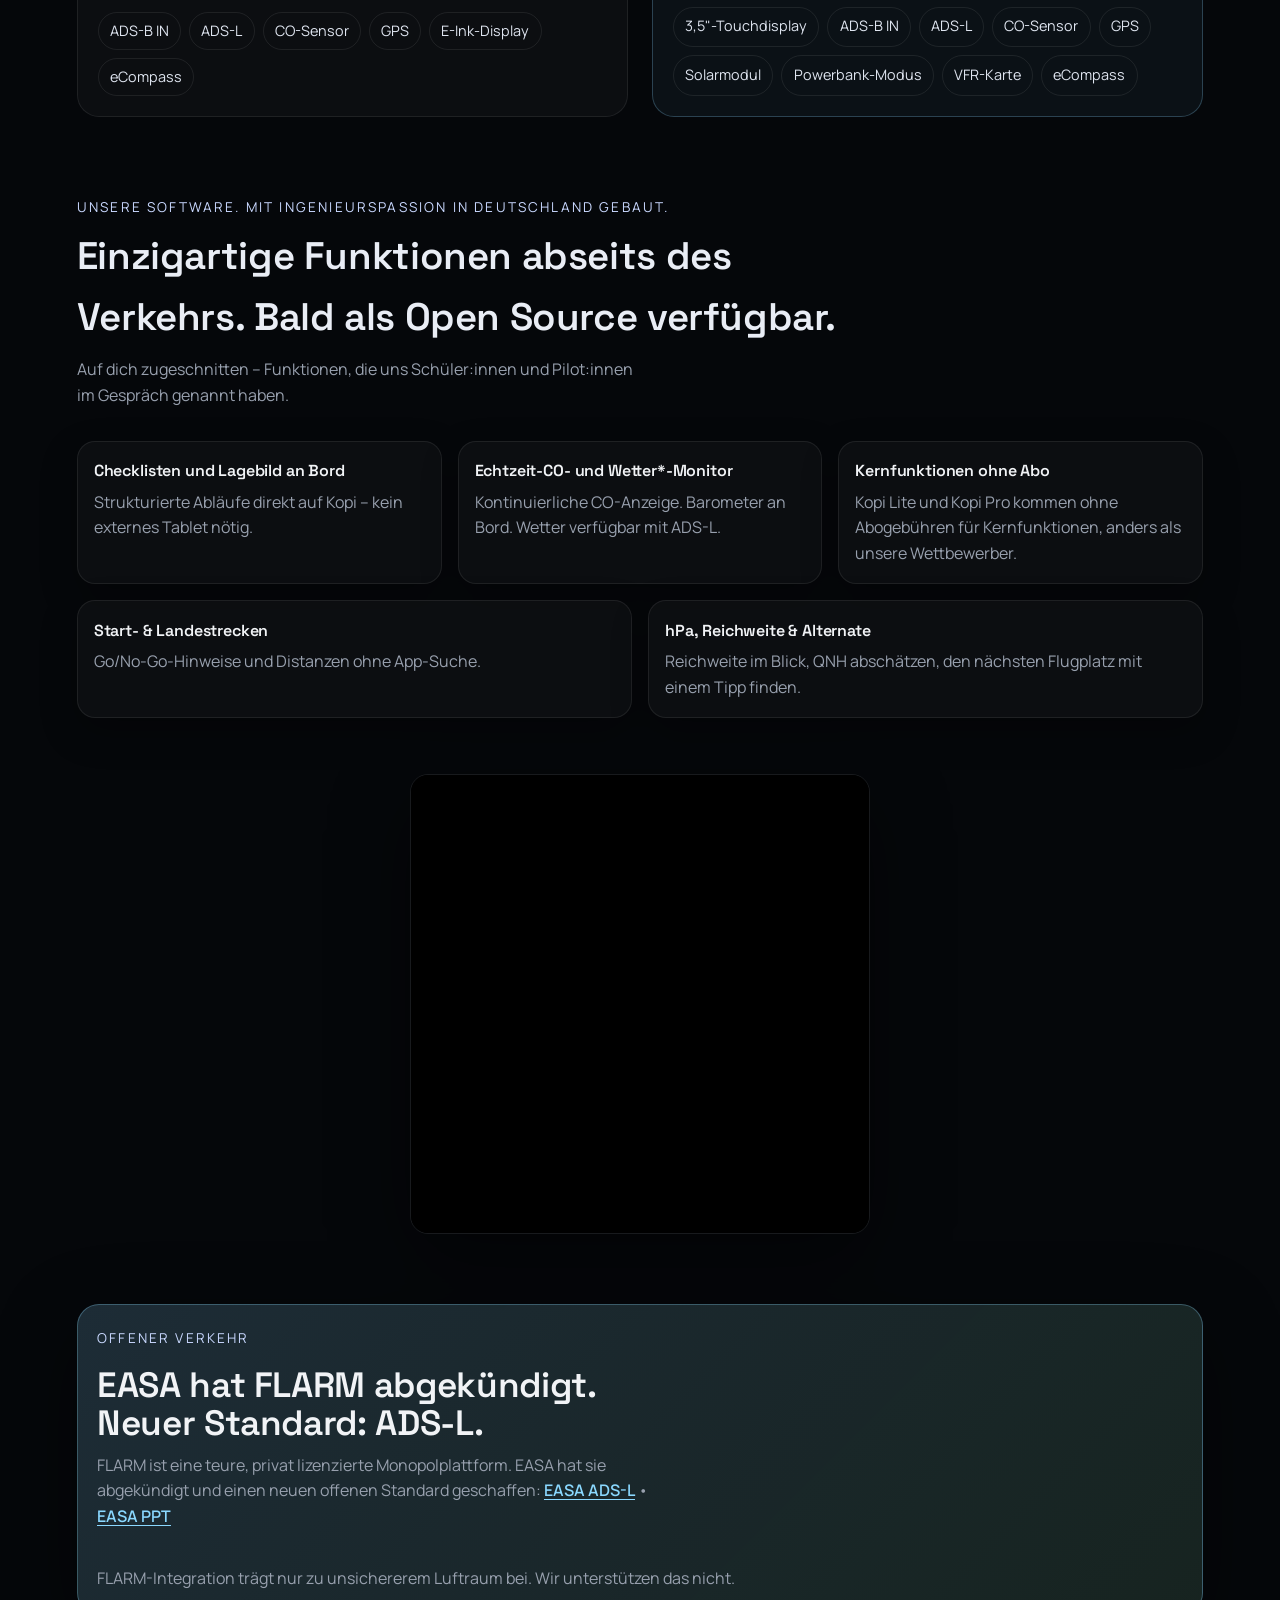
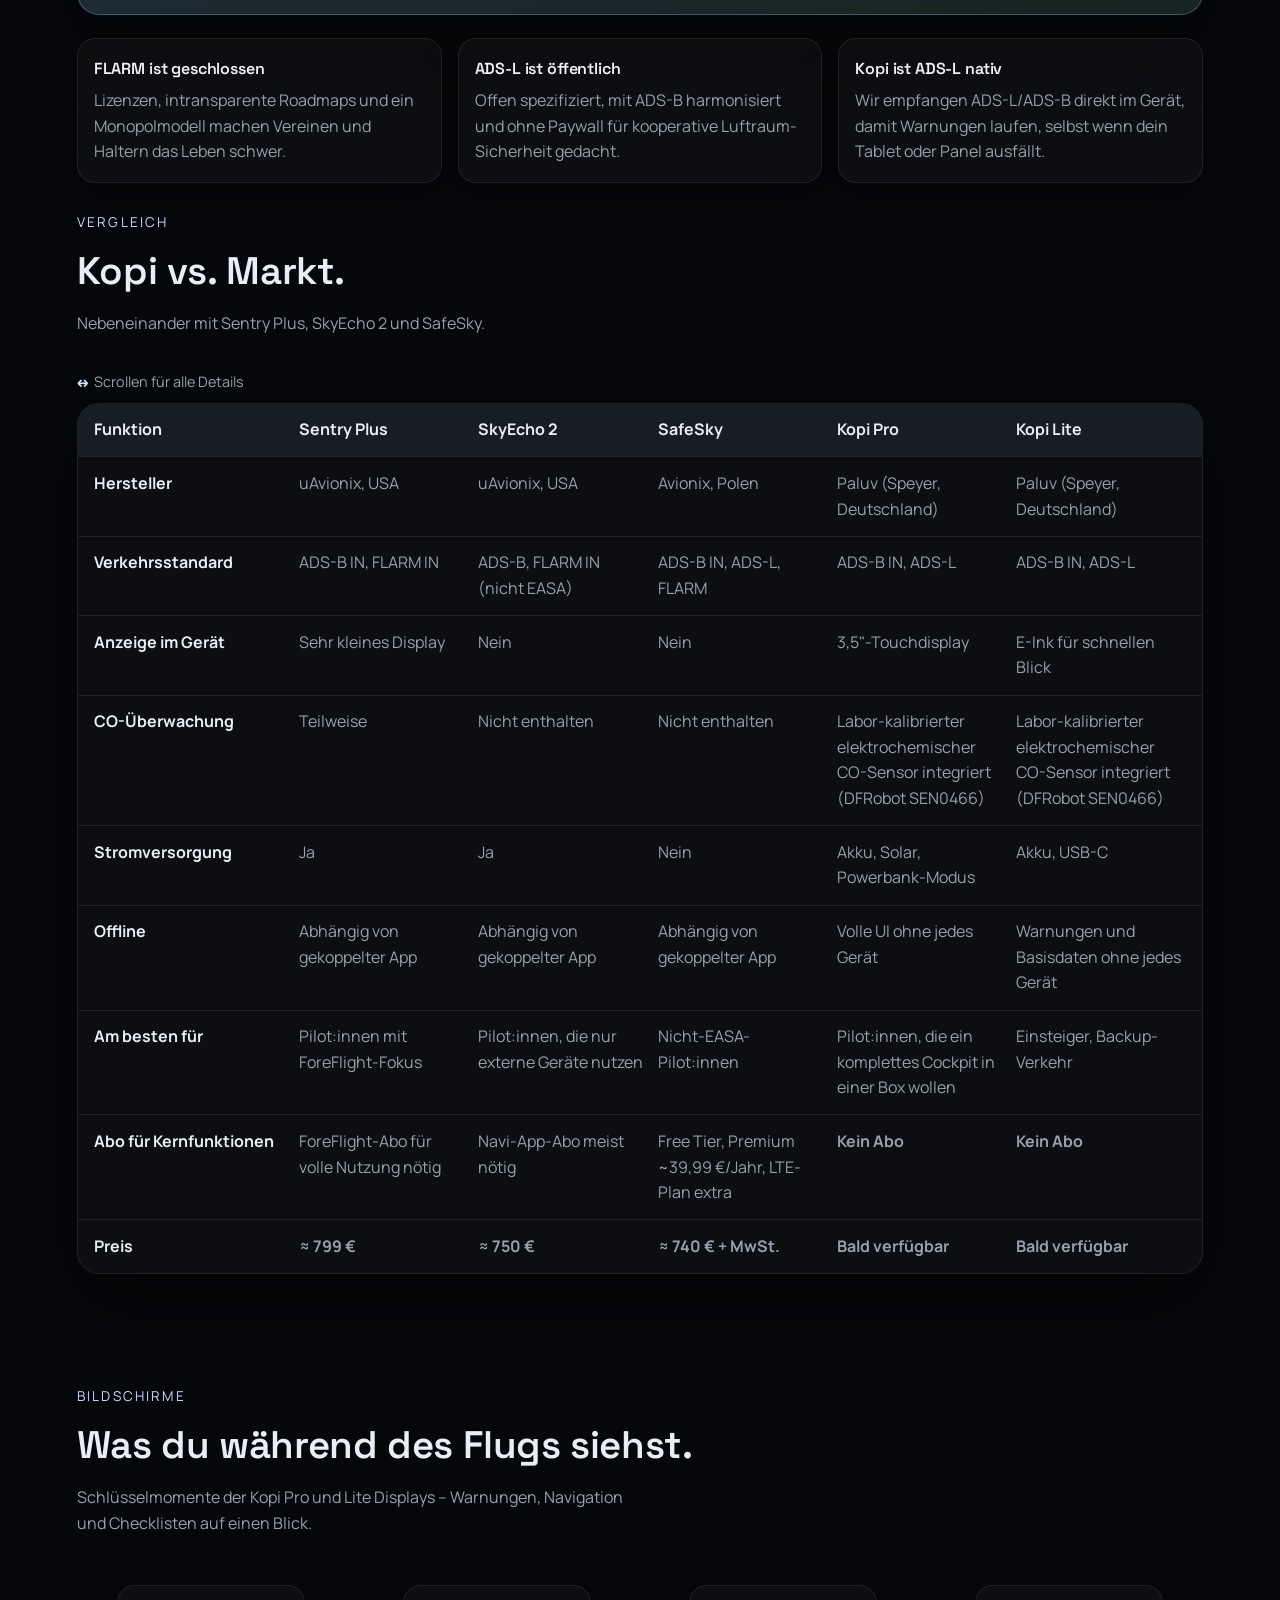
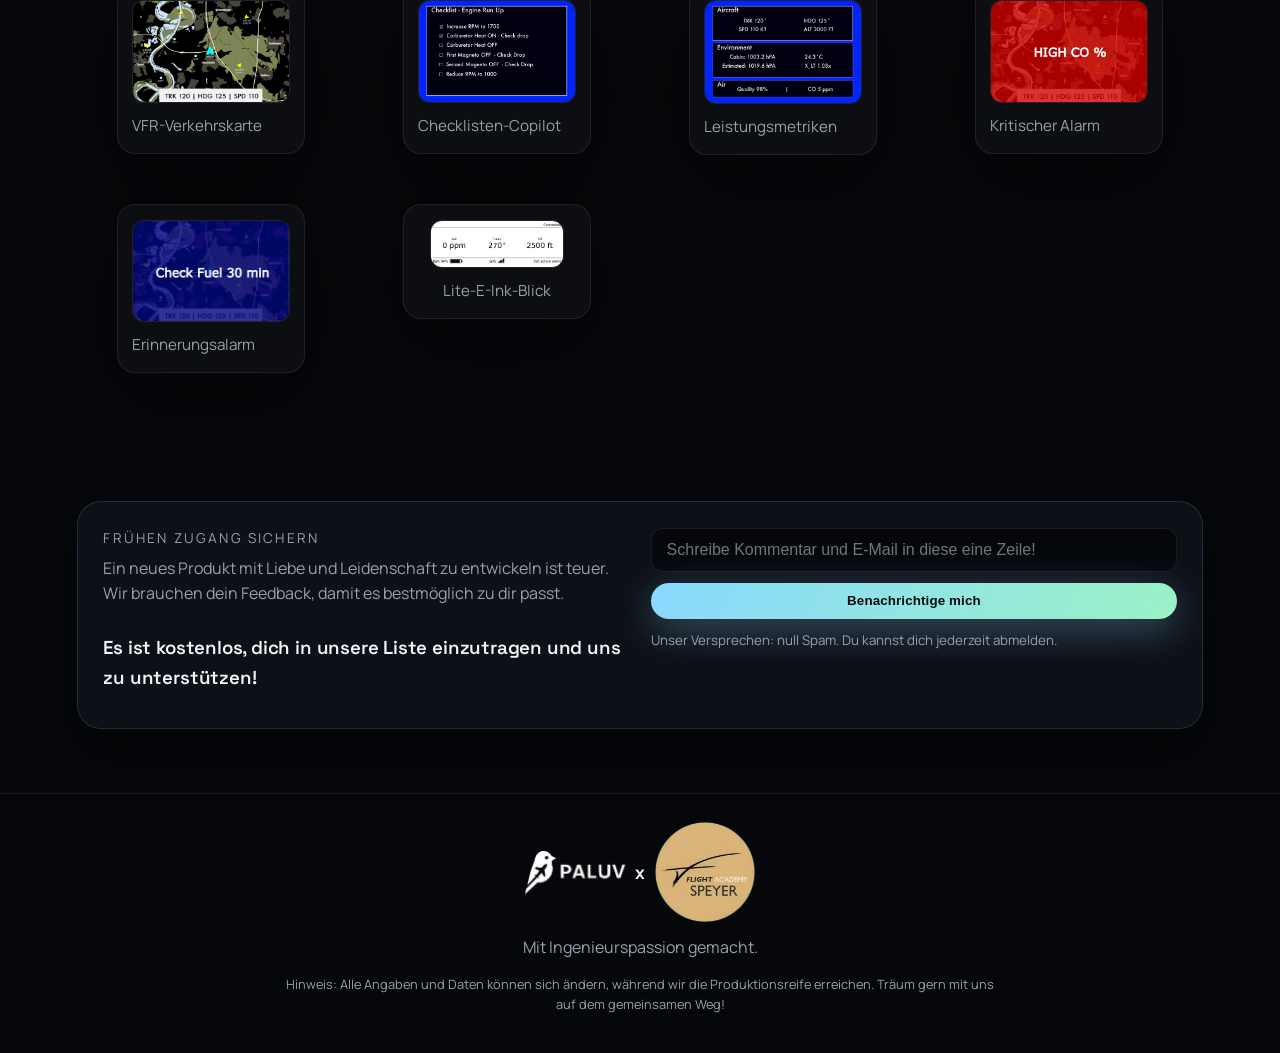
==== commit 29e9041a: "Magic" ====
--- a/de/index.html
+++ b/de/index.html
@@ -66,11 +66,10 @@
       <img src="../assets/KopiLogoWhite.png" alt="Kopi Wortmarke" class="brand__mark">
     </a>
     <nav class="nav-links">
-      <a href="#product">Kopi kennenlernen</a>
-      <a href="#kopi-lite">Lite</a>
-      <a href="#kopi-pro">Pro</a>
-      <a href="#compare">Vergleich</a>
-      <a href="#gallery">Bildschirme</a>
+      <a href="#hardware">Hardware</a>
+      <a href="#software">Software</a>
+      <a href="#compare">Markt</a>
+      <a href="#gallery">Erlebnis</a>
       <a href="#contact">Kontakt</a>
     </nav>
     <div class="nav-actions">
@@ -88,11 +87,10 @@
         <div>
           <p class="eyebrow">Navigation</p>
           <ul class="menu-overlay__links">
-            <li><a href="#product" data-menu-link>Kopi kennenlernen</a></li>
-            <li><a href="#kopi-lite" data-menu-link>Lite</a></li>
-            <li><a href="#kopi-pro" data-menu-link>Pro</a></li>
-            <li><a href="#compare" data-menu-link>Vergleich</a></li>
-            <li><a href="#gallery" data-menu-link>Bildschirme</a></li>
+            <li><a href="#hardware" data-menu-link>Hardware</a></li>
+            <li><a href="#software" data-menu-link>Software</a></li>
+            <li><a href="#compare" data-menu-link>Markt</a></li>
+            <li><a href="#gallery" data-menu-link>Erlebnis</a></li>
             <li><a href="#contact" data-menu-link>Kontakt</a></li>
           </ul>
         </div>
@@ -121,13 +119,13 @@
       <div class="halo halo--one"></div>
       <div class="halo halo--two"></div>
       <div class="hero__content">
-        <p class="eyebrow">Kein Copilot? Alte Avionik?</p>
-        <h1>Das ist Kopi. <br>Die erste tragbare All-in-One-Avionik.</h1>
+        <p class="eyebrow">Kein Garmin? Alte Avionik?</p>
+        <h1>Das ist Kopi. <br>Dein deutscher tragbarer All-in-One-Avionik-Copilot.</h1>
         <p class="lede">
-          Sieh das Unsichtbare, bleib sicher mit Kopi.
+          Tragbares ADS-B, ADS-L, GPS, Barometer, eCompass Gerät. Erschwingliche Avionikqualität made in Germany.
         </p>
         <div class="cta-row">
-          <a class="pill pill--primary" href="#product">Kopi entdecken</a>
+          <a class="pill pill--primary" href="#hardware">Kopi entdecken</a>
         </div>
       </div>
       <div class="hero__visual">
@@ -147,44 +145,7 @@
       </div>
     </section>
 
-    <section class="story" id="product">
-      <div class="story__copy">
-        <p class="eyebrow">In Deutschland gebaut von Piloten für Piloten</p>
-        <h2>Unsere Kernfunktionen für eine flugbereite tragbare Avionik:</h2>
-        <p>
-          Nutze sie als deine tägliche Backup-Avionik dank dieser Bordfunktionen.
-        </p>
-        <div class="story__list">
-          <div class="list-item">
-            <span class="list-dot"></span>
-            <div>
-              <h4>ADS-B, ADS-L und GPS</h4>
-              <p>Zeige offenen Standard-Verkehr in Echtzeit. Finde dich schnell und bleib sichtbar.</p>
-            </div>
-          </div>
-          <div class="list-item">
-            <span class="list-dot"></span>
-            <div>
-              <h4>CO-Sensor</h4>
-              <p>Unser labor-kalibrierter Sensor kommt mit 2 Jahren Garantie.</p>
-            </div>
-          </div>
-          <div class="list-item">
-            <span class="list-dot"></span>
-            <div>
-              <h4>FAS Protocol</h4>
-              <p>Nahtlose Integration in deine Plattform. Keine Probleme mit SkyDemon und ForeFlight.</p>
-            </div>
-          </div>
-        </div>
-        <div class="story__video">
-          <video id="story-video" src="../assets/1125.mp4" muted playsinline autoplay></video>
-        </div>
-      </div>
-    </section>
-
-
-    <section class="lineup" id="features">
+    <section class="lineup" id="hardware">
       <div class="section-header">
         <p class="eyebrow">Unsere Hardware. Zwei Seiten derselben Medaille</p>
         <h3>Wähle die Variante, die zu deinem Stil passt.</h3>
@@ -199,12 +160,12 @@
           <p>Erschwingliche deutsche Qualität. Minimales Gewicht, alle Essentials dabei.</p>
           <img src="../assets/kopi_lite/KopiLiteMap.png" alt="Kopi Lite in der Hand" loading="lazy">
           <div class="lineup__meta">
-            <span>ADS-B-Empfänger</span>
-            <span>ADS-L-Transceiver</span>
+            <span>ADS-B IN</span>
+            <span>ADS-L</span>
             <span>CO-Sensor</span>
             <span>GPS</span>
             <span>E-Ink-Display</span>
-            <span>USB-C</span>
+            <span>eCompass</span>
           </div>
         </article>
 
@@ -213,23 +174,56 @@
             <p class="label">Kopi Pro</p>
             <span class="pill pill--ghost">Premium</span>
           </div>
-          <h4>Für Piloten, die das volle Erlebnis suchen.</h4>
-          <p>Alles in einem Gerät zum passenden Preis. Kein Warten auf die USA – wir haben es hier.</p>
-          <img src="../assets/kopi_pro/KopiProOpenMountDown.png" alt="Kopi Pro mit geöffnetem Mount" loading="lazy">
+          <h4>Für Pilotinnen und Piloten, die das volle Erlebnis suchen.</h4>
+          <p>Alles in einem Gerät zum passenden Preis.</p>
+          <img src="../assets/kopi_pro/Maybeee.png" alt="Kopi Pro mit offenem Mount" loading="lazy">
           <div class="lineup__meta">
-            <span>3,5-Zoll-Touchdisplay</span>
-            <span>ADS-B-Empfänger</span>
-            <span>ADS-L-Transceiver</span>
+            <span>3,5&quot;-Touchdisplay</span>
+            <span>ADS-B IN</span>
+            <span>ADS-L</span>
             <span>CO-Sensor</span>
             <span>GPS</span>
             <span>Solarmodul</span>
             <span>Powerbank-Modus</span>
             <span>VFR-Karte</span>
-            <span>FIS-B-/UAT*-Wetter</span>
-            <span>Schnellhalterung</span>
-            <span>USB-C</span>
-          </div>
-        </article>
+            <span>eCompass</span>
+          </div>
+        </article>
+      </div>
+    </section>
+
+    <section class="mini" id="software">
+      <div class="section-header">
+        <p class="eyebrow">Unsere Software. Mit Ingenieurspassion in Deutschland gebaut.</p>
+        <h3>Einzigartige Funktionen abseits des Verkehrs. Bald als Open Source verfügbar.</h3>
+        <p class="lede">Auf dich zugeschnitten – Funktionen, die uns Schüler:innen und Pilot:innen im Gespräch genannt haben.</p>
+      </div>
+      <div class="mini-grid">
+        <article class="mini-card">
+          <h4>Checklisten und Lagebild an Bord</h4>
+          <p>Strukturierte Abläufe direkt auf Kopi – kein externes Tablet nötig.</p>
+        </article>
+        <article class="mini-card">
+          <h4>Echtzeit-CO- und Wetter*-Monitor</h4>
+          <p>Kontinuierliche CO-Anzeige. Barometer an Bord. Wetter verfügbar mit ADS-L.</p>
+        </article>
+        <article class="mini-card">
+          <h4>Kernfunktionen ohne Abo</h4>
+          <p>Kopi Lite und Kopi Pro kommen ohne Abogebühren für Kernfunktionen, anders als unsere Wettbewerber.</p>
+        </article>
+      </div>
+      <div class="mini-grid">
+        <article class="mini-card">
+          <h4>Start- & Landestrecken</h4>
+          <p>Go/No-Go-Hinweise und Distanzen ohne App-Suche.</p>
+        </article>
+        <article class="mini-card">
+          <h4>hPa, Reichweite & Alternate</h4>
+          <p>Reichweite im Blick, QNH abschätzen, den nächsten Flugplatz mit einem Tipp finden.</p>
+        </article>
+      </div>
+      <div class="story__video">
+        <video id="story-video" src="../assets/1125.mp4" muted playsinline autoplay></video>
       </div>
     </section>
 
@@ -238,14 +232,15 @@
         <div class="ads-l__banner">
           <p class="eyebrow">Offener Verkehr</p>
           <div class="ads-l__headline">
-            <h3>Wettbewerb.</h3>
-            <h3>Warum wir ADS-L unterstützen.</h3>
+            <h3>EASA hat FLARM abgekündigt.</h3>
+            <h3>Neuer Standard: ADS-L.</h3>
           </div>
           <p class="lede">
-            FLARM ist eine teure, privat lizenzierte Monopolplattform. EASA hat sie abgekündigt und einen neuen offenen Standard geschaffen: ADS-L.
+            FLARM ist eine teure, privat lizenzierte Monopolplattform. EASA hat sie abgekündigt und einen neuen offenen Standard geschaffen:
             <a href="https://www.easa.europa.eu/en/the-agency/faqs/automatic-dependent-surveillance-light-ads-l" target="_blank" rel="noreferrer noopener">EASA ADS-L</a> •
             <a href="https://www.easa.europa.eu/sites/default/files/dfu/4._iconspicuity_ads-l.pdf" target="_blank" rel="noreferrer noopener">EASA PPT</a>
           </p>
+          <p class="ads-l__note">FLARM-Integration trägt nur zu unsichererem Luftraum bei. Wir unterstützen das nicht.</p>
         </div>
         <div class="ads-l__grid">
           <article class="ads-l__card">
@@ -264,7 +259,7 @@
       </div>
       <div class="section-header">
         <p class="eyebrow">Vergleich</p>
-        <h3>ADS-L-ready im Vergleich zu den üblichen Verdächtigen.</h3>
+        <h3>Kopi vs. Markt.</h3>
         <p class="lede">Nebeneinander mit Sentry Plus, SkyEcho 2 und SafeSky.</p>
       </div>
       <div class="compare__hint">Scrollen für alle Details</div>
@@ -279,124 +274,76 @@
         </div>
         <div class="compare__row" role="row">
           <div class="compare__cell compare__label" role="rowheader">Hersteller</div>
-          <div class="compare__cell">ForeFlight / uAvionix (USA)</div>
-          <div class="compare__cell">uAvionix (USA)</div>
-          <div class="compare__cell">SafeSky SRL (Belgien, App); Aero Tracker von Avionix Engineering (Polen)</div>
+          <div class="compare__cell">uAvionix, USA</div>
+          <div class="compare__cell">uAvionix, USA</div>
+          <div class="compare__cell">Avionix, Polen</div>
           <div class="compare__cell">Paluv (Speyer, Deutschland)</div>
           <div class="compare__cell">Paluv (Speyer, Deutschland)</div>
         </div>
         <div class="compare__row" role="row">
           <div class="compare__cell compare__label" role="rowheader">Verkehrsstandard</div>
-          <div class="compare__cell">Dualband ADS-B IN + FLARM IN</div>
-          <div class="compare__cell">ADS-B IN/OUT + FLARM IN (nur Empfang)</div>
-          <div class="compare__cell">Aggregiert ADS-B / Mode-S / ADS-L / FLARM / OGN / FANET via LTE</div>
-          <div class="compare__cell">ADS-L + ADS-B IN (Empfang)</div>
-          <div class="compare__cell">ADS-L + ADS-B IN (Empfang)</div>
+          <div class="compare__cell">ADS-B IN, FLARM IN</div>
+          <div class="compare__cell">ADS-B, FLARM IN (nicht EASA)</div>
+          <div class="compare__cell">ADS-B IN, ADS-L, FLARM</div>
+          <div class="compare__cell">ADS-B IN, ADS-L</div>
+          <div class="compare__cell">ADS-B IN, ADS-L</div>
         </div>
         <div class="compare__row" role="row">
           <div class="compare__cell compare__label" role="rowheader">Anzeige im Gerät</div>
-          <div class="compare__cell">Kleines OLED für Status/Flugdaten; Verkehr im EFB</div>
-          <div class="compare__cell">Status-LEDs, Verkehr im EFB/Tablet</div>
-          <div class="compare__cell">Nur Handy-/Tablet-Display</div>
+          <div class="compare__cell">Sehr kleines Display</div>
+          <div class="compare__cell">Nein</div>
+          <div class="compare__cell">Nein</div>
           <div class="compare__cell">3,5&quot;-Touchdisplay</div>
           <div class="compare__cell">E-Ink für schnellen Blick</div>
         </div>
         <div class="compare__row" role="row">
           <div class="compare__cell compare__label" role="rowheader">CO-Überwachung</div>
-          <div class="compare__cell">CO-Sensor integriert</div>
+          <div class="compare__cell">Teilweise</div>
           <div class="compare__cell">Nicht enthalten</div>
           <div class="compare__cell">Nicht enthalten</div>
           <div class="compare__cell">Labor-kalibrierter elektrochemischer CO-Sensor integriert (DFRobot SEN0466)</div>
           <div class="compare__cell">Labor-kalibrierter elektrochemischer CO-Sensor integriert (DFRobot SEN0466)</div>
         </div>
         <div class="compare__row" role="row">
-          <div class="compare__cell compare__label" role="rowheader">Montage</div>
-          <div class="compare__cell">Standard-Montage</div>
-          <div class="compare__cell">Standard-Montage</div>
-          <div class="compare__cell">Standard-Montage (App-Gerät)</div>
-          <div class="compare__cell">Cockpit-Top-Mount mit Schnellhalter</div>
-          <div class="compare__cell">Standard-Cockpit-Montage</div>
-        </div>
-        <div class="compare__row" role="row">
           <div class="compare__cell compare__label" role="rowheader">Stromversorgung</div>
-          <div class="compare__cell">Interner Akku bis ~18 h, USB-ladbar</div>
-          <div class="compare__cell">Interner Akku ~10–12 h, USB-ladbar</div>
-          <div class="compare__cell">Abhängig von Handy/Tablet und gekoppelter Hardware</div>
-          <div class="compare__cell">Akku + Solar + Powerbank-Modus</div>
-          <div class="compare__cell">USB-C versorgt, federleicht</div>
-        </div>
-        <div class="compare__row" role="row">
-          <div class="compare__cell compare__label" role="rowheader">Failsafe</div>
+          <div class="compare__cell">Ja</div>
+          <div class="compare__cell">Ja</div>
+          <div class="compare__cell">Nein</div>
+          <div class="compare__cell">Akku, Solar, Powerbank-Modus</div>
+          <div class="compare__cell">Akku, USB-C</div>
+        </div>
+        <div class="compare__row" role="row">
+          <div class="compare__cell compare__label" role="rowheader">Offline</div>
           <div class="compare__cell">Abhängig von gekoppelter App</div>
           <div class="compare__cell">Abhängig von gekoppelter App</div>
           <div class="compare__cell">Abhängig von gekoppelter App</div>
-          <div class="compare__cell">Volle UI ohne EFB</div>
-          <div class="compare__cell">Warnungen laufen auch ohne Telefon</div>
-        </div>
-        <div class="compare__row" role="row">
-          <div class="compare__cell compare__label" role="rowheader">Ideal für</div>
-          <div class="compare__cell">ForeFlight-Fokus</div>
-          <div class="compare__cell">EFB-zentrierte Pilot:innen</div>
-          <div class="compare__cell">App-first Pilot:innen</div>
-          <div class="compare__cell">Pilot:innen, die alles in einem Gerät wollen</div>
-          <div class="compare__cell">Schüler, Charter, Backup-Verkehr</div>
+          <div class="compare__cell">Volle UI ohne jedes Gerät</div>
+          <div class="compare__cell">Warnungen und Basisdaten ohne jedes Gerät</div>
+        </div>
+        <div class="compare__row" role="row">
+          <div class="compare__cell compare__label" role="rowheader">Am besten für</div>
+          <div class="compare__cell">Pilot:innen mit ForeFlight-Fokus</div>
+          <div class="compare__cell">Pilot:innen, die nur externe Geräte nutzen</div>
+          <div class="compare__cell">Nicht-EASA-Pilot:innen</div>
+          <div class="compare__cell">Pilot:innen, die ein komplettes Cockpit in einer Box wollen</div>
+          <div class="compare__cell">Einsteiger, Backup-Verkehr</div>
         </div>
         <div class="compare__row" role="row">
           <div class="compare__cell compare__label" role="rowheader">Abo für Kernfunktionen</div>
           <div class="compare__cell">ForeFlight-Abo für volle Nutzung nötig</div>
-          <div class="compare__cell">Kein eigenes Abo; Navi-App-Plan meist nötig</div>
-          <div class="compare__cell">App Free-Tier; Premium ~39,99 €/Jahr; Aero Tracker LTE-Plan (Connect Europe) extra</div>
-          <div class="compare__cell"><strong>Kein Abo für Kernfunktionen</strong></div>
-          <div class="compare__cell"><strong>Kein Abo für Kernfunktionen</strong></div>
+          <div class="compare__cell">Navi-App-Abo meist nötig</div>
+          <div class="compare__cell">Free Tier, Premium ~39,99 €/Jahr, LTE-Plan extra</div>
+          <div class="compare__cell"><strong>Kein Abo</strong></div>
+          <div class="compare__cell"><strong>Kein Abo</strong></div>
         </div>
         <div class="compare__row" role="row">
           <div class="compare__cell compare__label" role="rowheader">Preis</div>
-          <div class="compare__cell"><strong>≈ 875 € (oft 750–800 € im Angebot)</strong></div>
-          <div class="compare__cell"><strong>≈ 798 € (oft ~750 € im Angebot)</strong></div>
-          <div class="compare__cell"><strong>App gratis / 39,99 € pro Jahr Premium; Aero Tracker ≈ 740 € + MwSt.</strong></div>
-          <div class="compare__cell"><strong>TBD</strong></div>
-          <div class="compare__cell"><strong>TBD</strong></div>
-        </div>
-      </div>
-    </section>
-
-    <section class="mini" id="metrics">
-      <div class="section-header">
-        <p class="eyebrow">Metriken</p>
-        <h3>Leistungsdaten, die andere auslassen.</h3>
-        <p class="lede">Keines dieser Geräte liefert Flugzeugmetriken wie Start-/Landestrecken oder hPa-Schätzungen direkt im Gerät. Kopi zeigt sie an.</p>
-      </div>
-      <div class="mini-grid">
-        <article class="mini-card">
-          <h4>Start- & Landestrecken</h4>
-          <p>Go/No-Go-Hinweise und Distanzen ohne App-Suche.</p>
-        </article>
-        <article class="mini-card">
-          <h4>hPa-Schätzungen</h4>
-          <p>Druckbasierte Einschätzungen sind eingebaut für schnelle Crosschecks.</p>
-        </article>
-      </div>
-    </section>
-
-    <section class="mini" id="features-plus">
-      <div class="section-header">
-        <p class="eyebrow">Features</p>
-        <h3>Eingebaute Workflows statt Add-ons.</h3>
-        <p class="lede">Keine der anderen Lösungen bietet integrierte Checklisten oder einen CO-Monitor in Echtzeit. Kopi hat beides im Gerät.</p>
-      </div>
-      <div class="mini-grid">
-        <article class="mini-card">
-          <h4>Checklisten an Bord</h4>
-          <p>Strukturierte Abläufe direkt auf Kopi – kein externes Tablet nötig.</p>
-        </article>
-        <article class="mini-card">
-          <h4>Echtzeit-CO-Monitor</h4>
-          <p>Kontinuierliche CO-Anzeige mit Warnungen, sichtbar am Gerät.</p>
-        </article>
-        <article class="mini-card">
-          <h4>Kernfunktionen ohne Abo</h4>
-          <p>Kopi Lite und Kopi Pro kommen ohne Abogebühren für Kernfunktionen, anders als Sentry mit ForeFlight-Abhängigkeit.</p>
-        </article>
+          <div class="compare__cell"><strong>≈ 799 €</strong></div>
+          <div class="compare__cell"><strong>≈ 750 €</strong></div>
+          <div class="compare__cell"><strong>≈ 740 € + MwSt.</strong></div>
+          <div class="compare__cell"><strong>Bald verfügbar</strong></div>
+          <div class="compare__cell"><strong>Bald verfügbar</strong></div>
+        </div>
       </div>
     </section>
 
@@ -452,7 +399,7 @@
   </main>
 
   <a class="bottom-preorder" href="#cta" aria-label="Pre-order soon releasing">
-    Pre-Order Soon Releasing
+    Vorbestellung bald möglich
   </a>
 
   <footer class="footer" id="contact">
--- a/styles.css
+++ b/styles.css
@@ -775,6 +775,10 @@
   gap: 1rem;
 }
 
+.mini-grid + .mini-grid {
+  margin-top: 1rem;
+}
+
 .mini-card {
   padding: 1.05rem 1rem;
   border-radius: var(--radius);
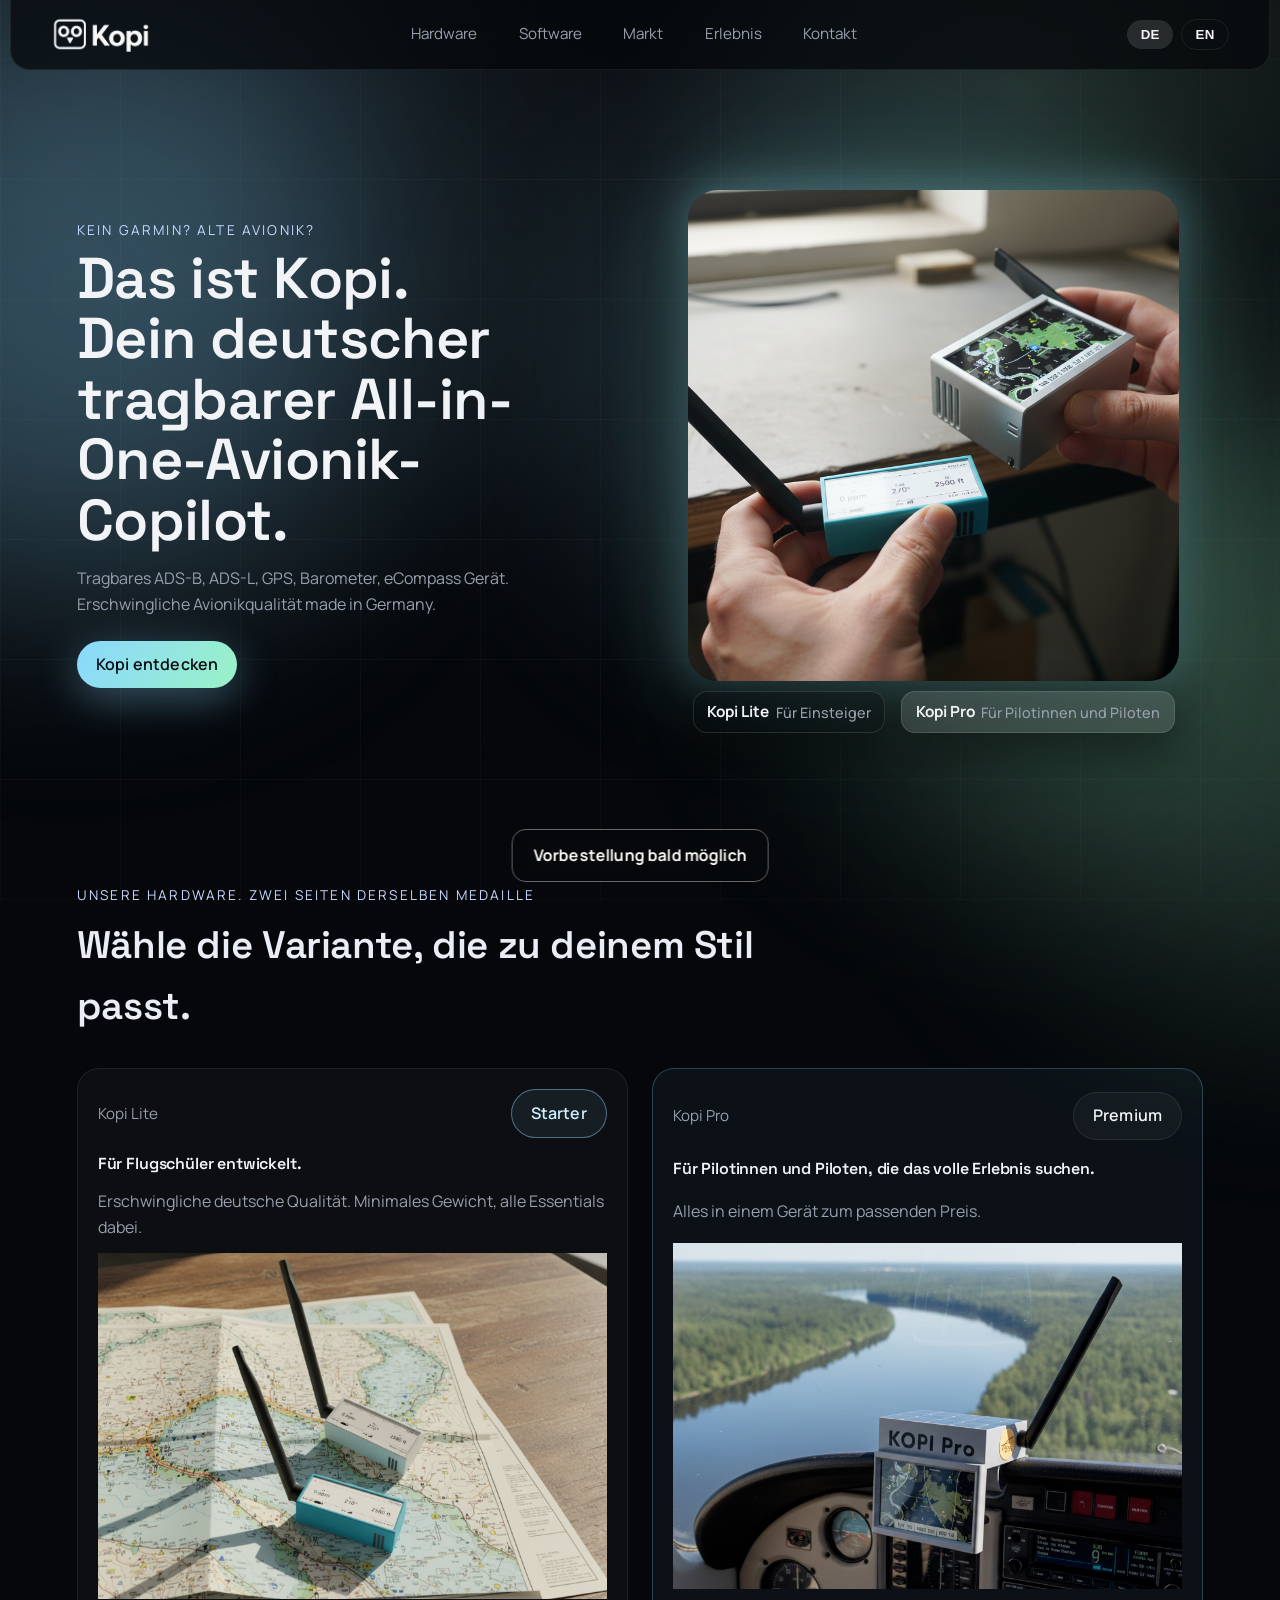
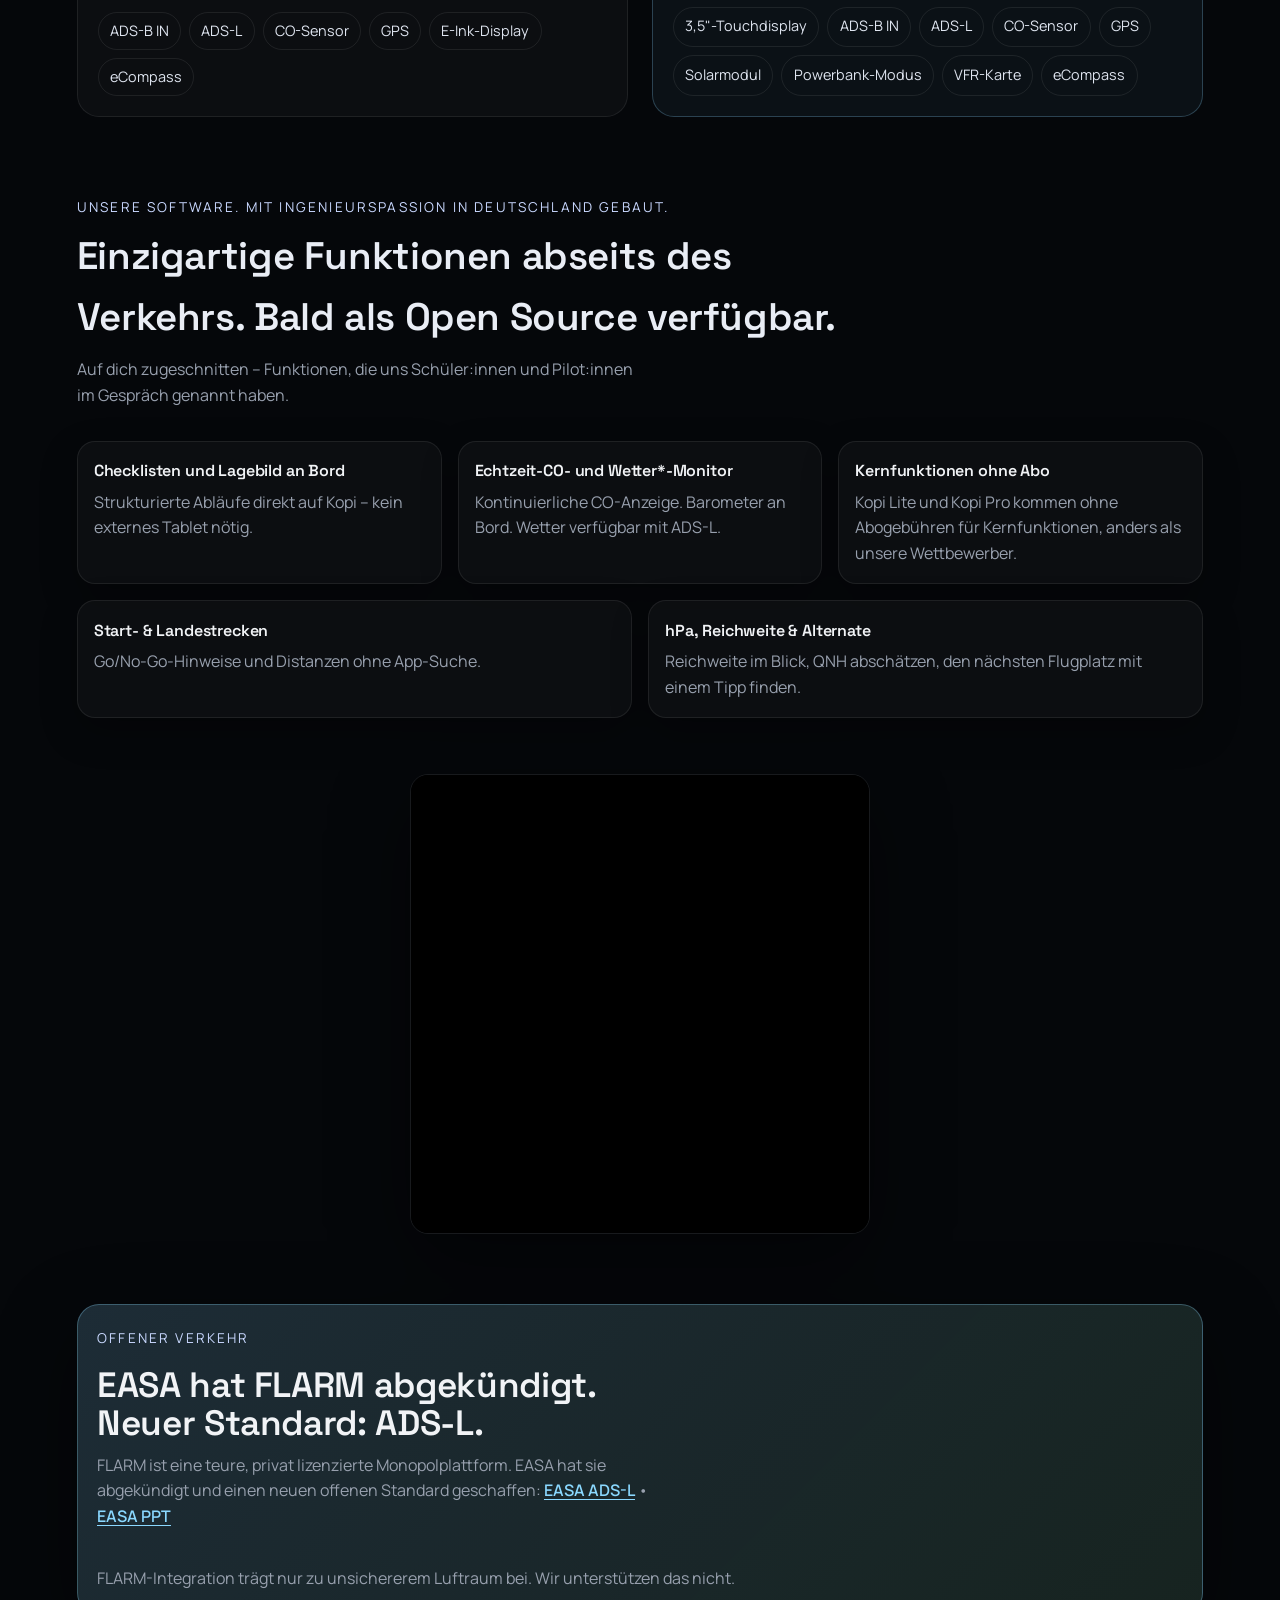
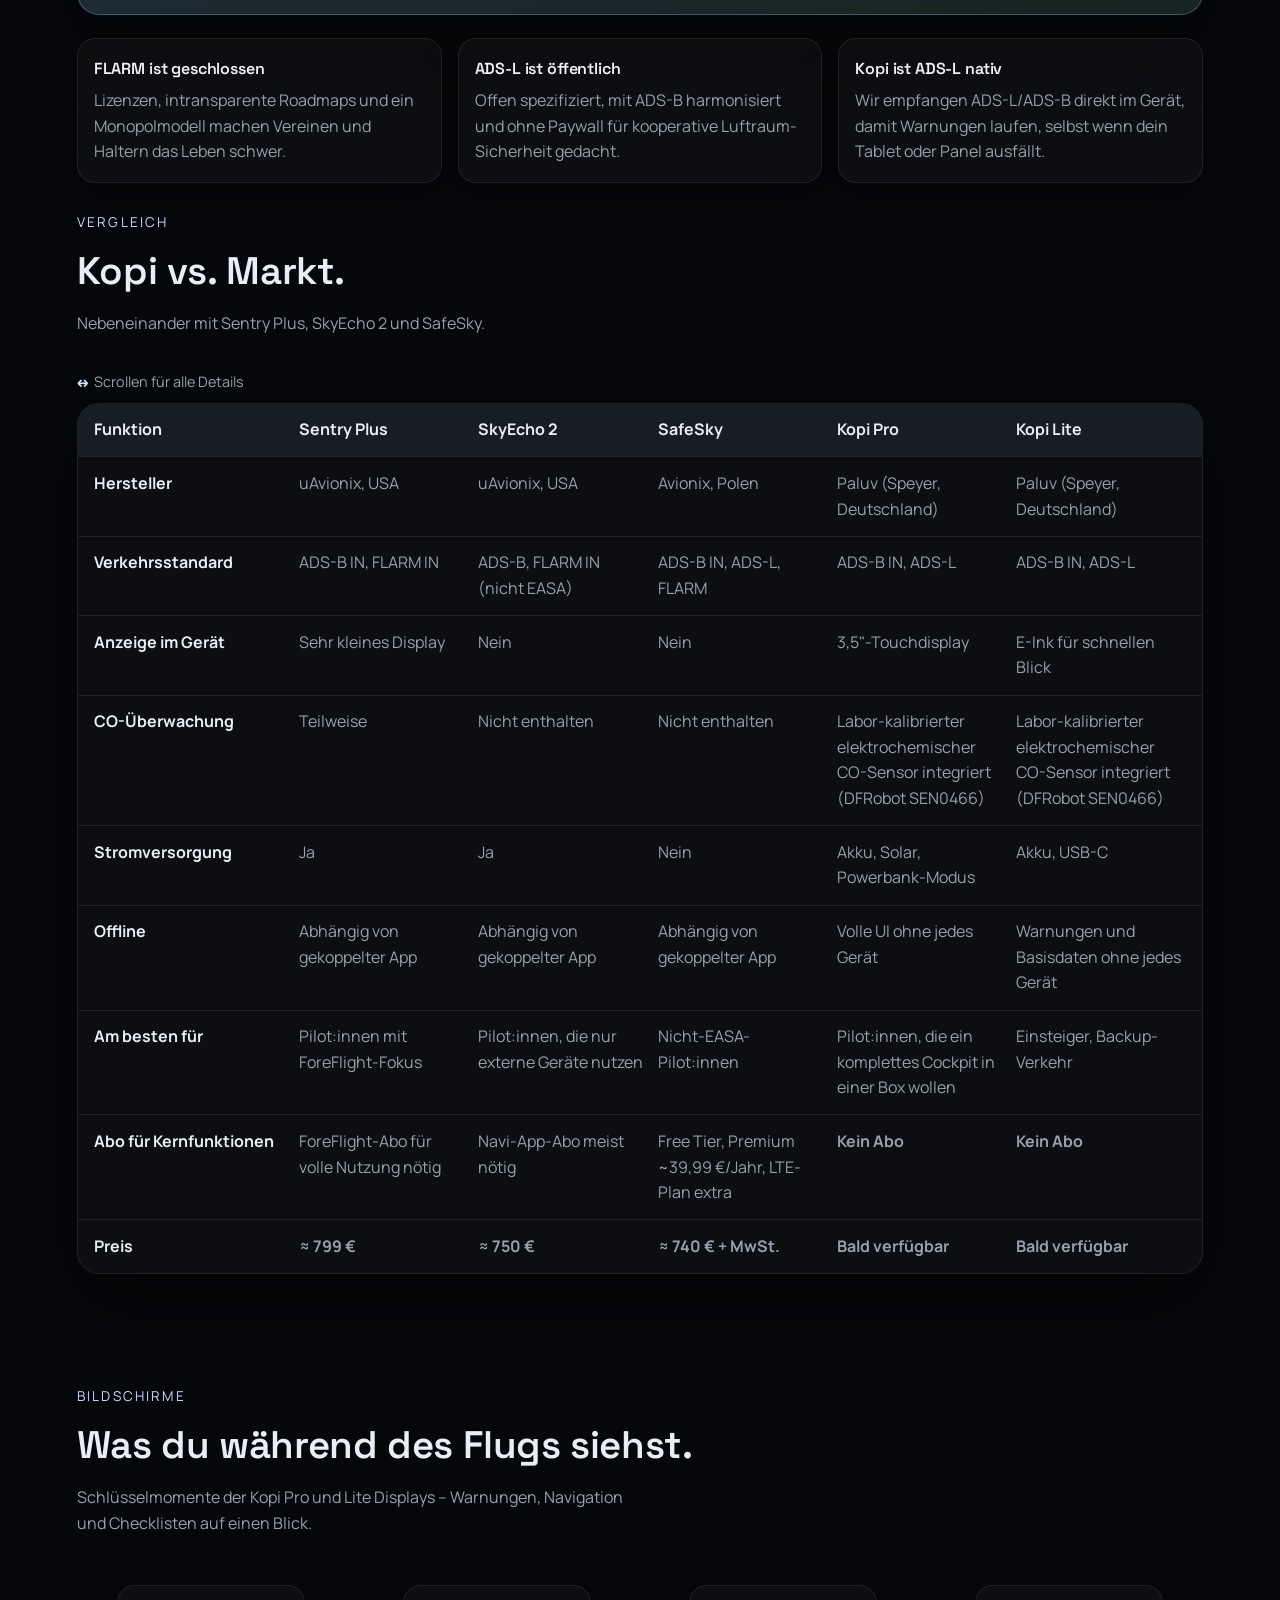
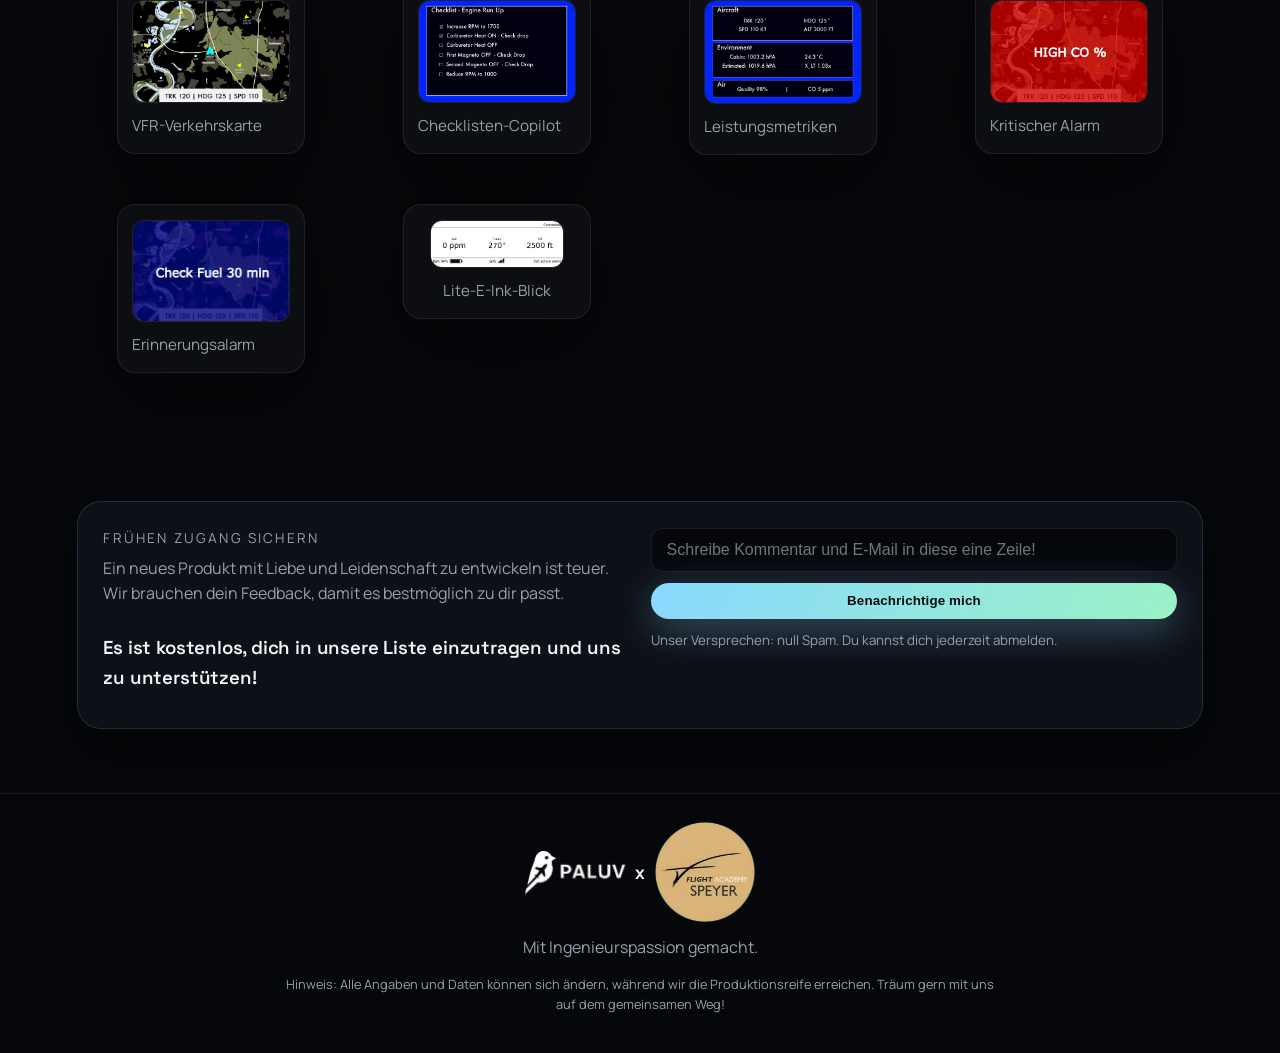
==== commit 3e8713fe: "Magic" ====
--- a/de/index.html
+++ b/de/index.html
@@ -4,9 +4,9 @@
 <head>
   <meta charset="UTF-8">
   <meta name="viewport" content="width=device-width, initial-scale=1.0">
-  <title>Kopi | Tragbare All-in-One-Avionik</title>
-  <meta name="description" content="Kopi ist eine tragbare All-in-One-Avionik, entwickelt von Piloten in Deutschland. ADS-B, ADS-L, GPS, CO-Sensor und eine pilotenzentrierte Cockpit-UI in federleichtem Format für mehr Flugsicherheit.">
-  <meta name="keywords" content="Kopi, tragbare Avionik, ADS-B, ADS-L, GPS, CO-Sensor, Flugsicherheit, deutsche Ingenieurskunst">
+  <title>Kopi | Tragbarer ADS-B- & ADS-L-Avionik-Copilot aus Deutschland</title>
+  <meta name="description" content="Kopi ist ein in Deutschland gebauter tragbarer Avionik-Copilot mit ADS-B, ADS-L, GPS, Barometer, eCompass und labor-kalibriertem CO-Sensor. Erschwingliche, einsatzbereite Hardware und Software in einer Box.">
+  <meta name="keywords" content="Kopi, tragbare Avionik, ADS-B, ADS-L, GPS, Barometer, eCompass, CO-Sensor, Flugsicherheit, deutsche Avionik">
   <meta name="robots" content="index,follow">
   <meta name="theme-color" content="#05070a">
   <link rel="canonical" href="https://kopi.paluv.de/de/">
@@ -15,8 +15,8 @@
   <link rel="alternate" hreflang="x-default" href="https://kopi.paluv.de/en/">
   <meta property="og:type" content="website">
   <meta property="og:site_name" content="Kopi">
-  <meta property="og:title" content="Kopi | Tragbare All-in-One-Avionik">
-  <meta property="og:description" content="Tragbare Avionik, gebaut von Piloten in Deutschland. ADS-B, ADS-L, GPS, CO-Sensor, magnetische Halterungen und eine pilotenzentrierte Cockpit-UI für sicheres Fliegen.">
+  <meta property="og:title" content="Kopi | Tragbarer ADS-B- & ADS-L-Avionik-Copilot aus Deutschland">
+  <meta property="og:description" content="Tragbare ADS-B- und ADS-L-Avionik mit GPS, Barometer, eCompass und labor-kalibriertem CO-Sensor. Gebaut in Deutschland, ohne Abo-Pflicht für die Sicherheit.">
   <meta property="og:url" content="https://kopi.paluv.de/de/">
   <meta property="og:image" content="https://kopi.paluv.de/assets/together/heroSection.png">
   <meta property="og:image:secure_url" content="https://kopi.paluv.de/assets/together/heroSection.png">
@@ -25,8 +25,8 @@
   <meta property="og:image:alt" content="Kopi-Gerät für die Luftfahrt, schwebend im weichen Licht">
   <meta property="og:locale" content="de_DE">
   <meta name="twitter:card" content="summary_large_image">
-  <meta name="twitter:title" content="Kopi | Tragbare All-in-One-Avionik">
-  <meta name="twitter:description" content="Tragbare Avionik, gebaut von Piloten in Deutschland. ADS-B, ADS-L, GPS, CO-Sensor, magnetische Halterungen und eine pilotenzentrierte Cockpit-UI für sicheres Fliegen.">
+  <meta name="twitter:title" content="Kopi | Tragbarer ADS-B- & ADS-L-Avionik-Copilot aus Deutschland">
+  <meta name="twitter:description" content="Tragbare ADS-B- und ADS-L-Avionik mit GPS, Barometer, eCompass und labor-kalibriertem CO-Sensor. Gebaut in Deutschland, ohne Abo-Pflicht für die Sicherheit.">
   <meta name="twitter:image" content="https://kopi.paluv.de/assets/together/heroSection.png">
   <link rel="preconnect" href="https://fonts.googleapis.com">
   <link rel="preconnect" href="https://fonts.gstatic.com" crossorigin>
@@ -43,7 +43,7 @@
       "@context": "https://schema.org",
       "@type": "Product",
       "name": "Kopi",
-      "description": "Tragbare All-in-One-Avionik mit ADS-B, ADS-L, GPS, CO-Sensor und pilotenzentrierter Cockpit-UI für mehr Flugsicherheit.",
+      "description": "Tragbare deutsche Avionik mit ADS-B, ADS-L, GPS, Barometer, eCompass und labor-kalibriertem CO-Sensor – mehr Flugsicherheit ohne Abo.",
       "brand": {
         "@type": "Brand",
         "name": "Kopi"
@@ -72,6 +72,10 @@
       <a href="#gallery">Erlebnis</a>
       <a href="#contact">Kontakt</a>
     </nav>
+    <div class="lang-toggle lang-toggle--inline" aria-label="Sprache wechseln">
+      <button type="button" class="pill lang-btn" data-lang-target="de">DE</button>
+      <button type="button" class="pill lang-btn" data-lang-target="en">EN</button>
+    </div>
     <div class="nav-actions">
       <button class="pill pill--primary menu-toggle" id="menu-toggle" aria-expanded="false"
         aria-controls="menu-overlay">
--- a/styles.css
+++ b/styles.css
@@ -949,6 +949,8 @@
   z-index: 20;
   opacity: 0;
   pointer-events: none;
+  overflow-y: auto;
+  -webkit-overflow-scrolling: touch;
   transition: opacity 0.3s ease;
 }
 
@@ -960,7 +962,7 @@
 .menu-overlay__inner {
   max-width: 1100px;
   margin: 0 auto;
-  padding: 2.5rem 6vw;
+  padding: 2.5rem 6vw 3rem;
   display: grid;
   gap: 1.5rem;
 }
@@ -1025,6 +1027,22 @@
   margin-top: 0.6rem;
 }
 
+.lang-toggle--inline {
+  margin-top: 0;
+  margin-left: 0.6rem;
+  align-items: center;
+}
+
+.lang-toggle--inline .lang-btn {
+  padding: 0.45rem 0.85rem;
+}
+
+.lang-toggle--inline .lang-btn.is-active {
+  background: rgba(255, 255, 255, 0.12);
+  color: var(--text);
+  border-color: rgba(255, 255, 255, 0.3);
+}
+
 .lang-btn {
   padding: 0.5rem 0.9rem;
 }
@@ -1173,6 +1191,10 @@
     display: none;
   }
 
+  .lang-toggle--inline {
+    display: none;
+  }
+
   .menu-toggle {
     display: inline-flex;
   }
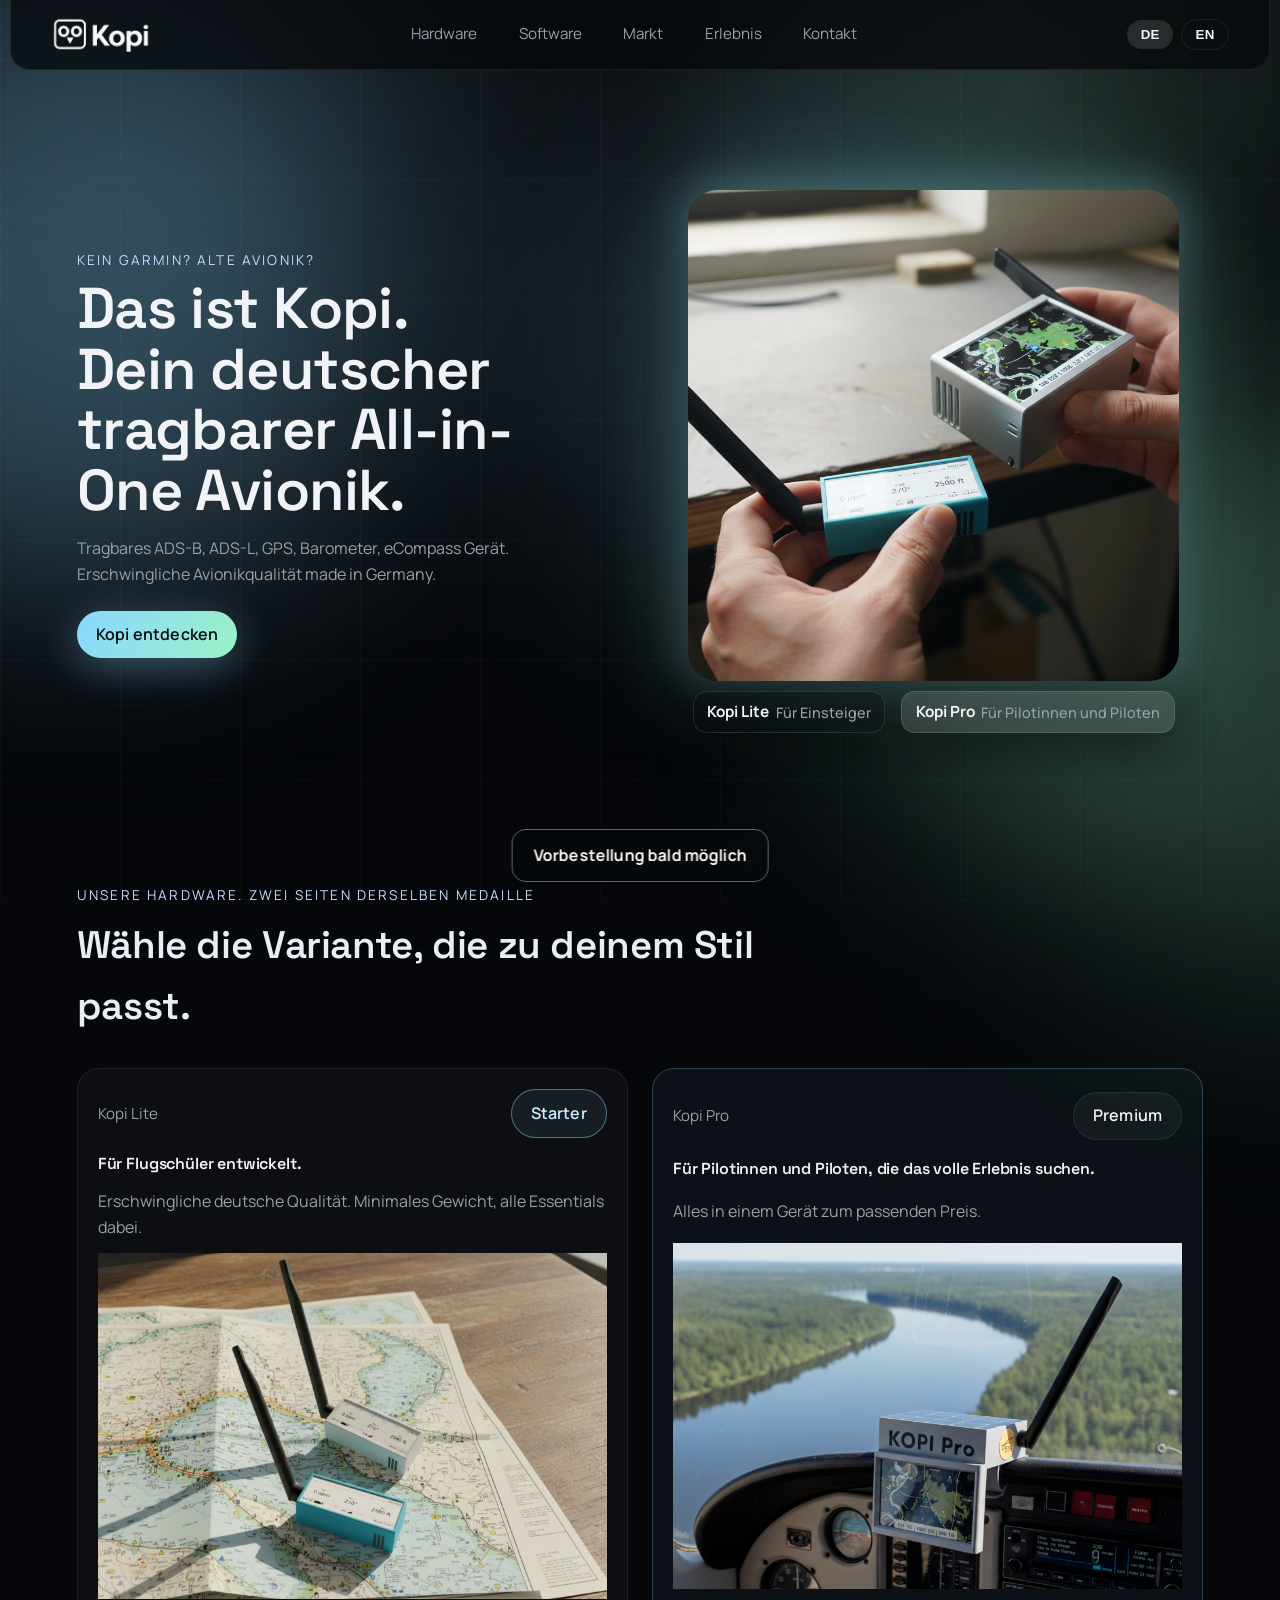
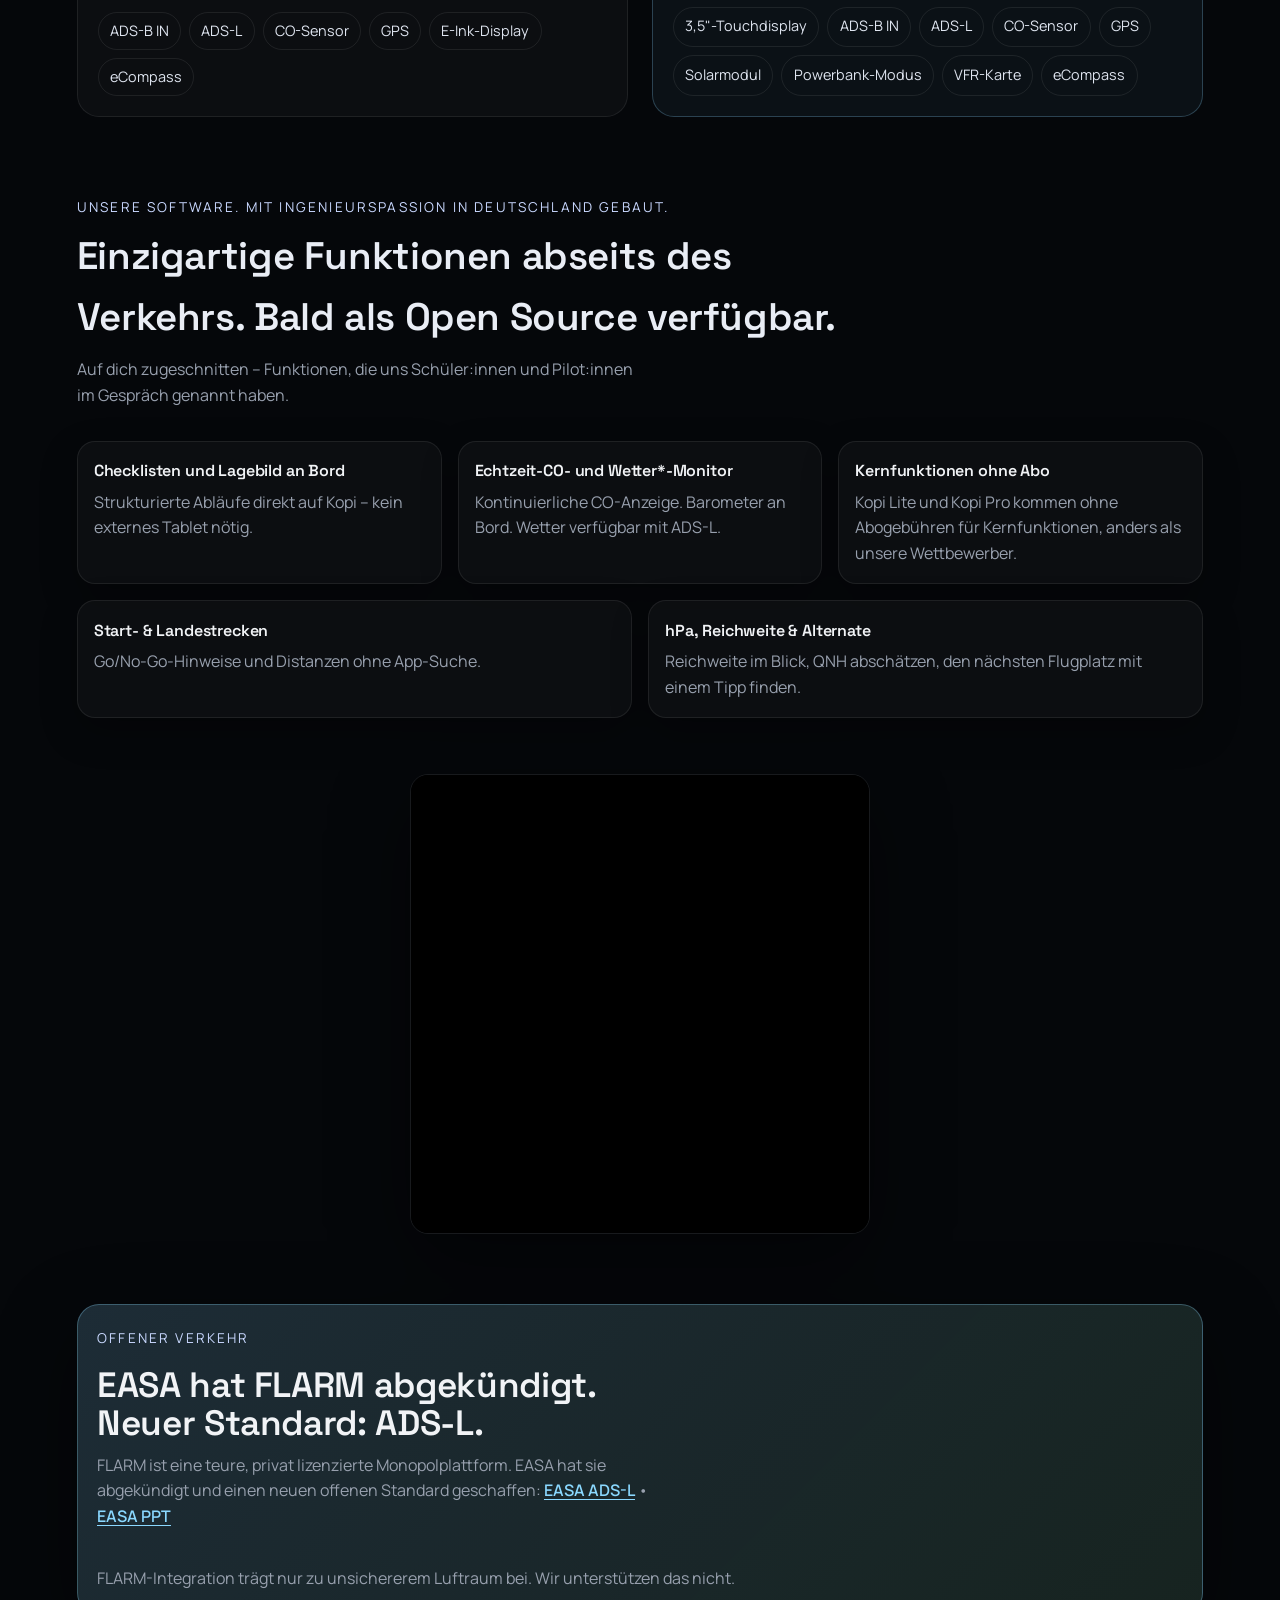
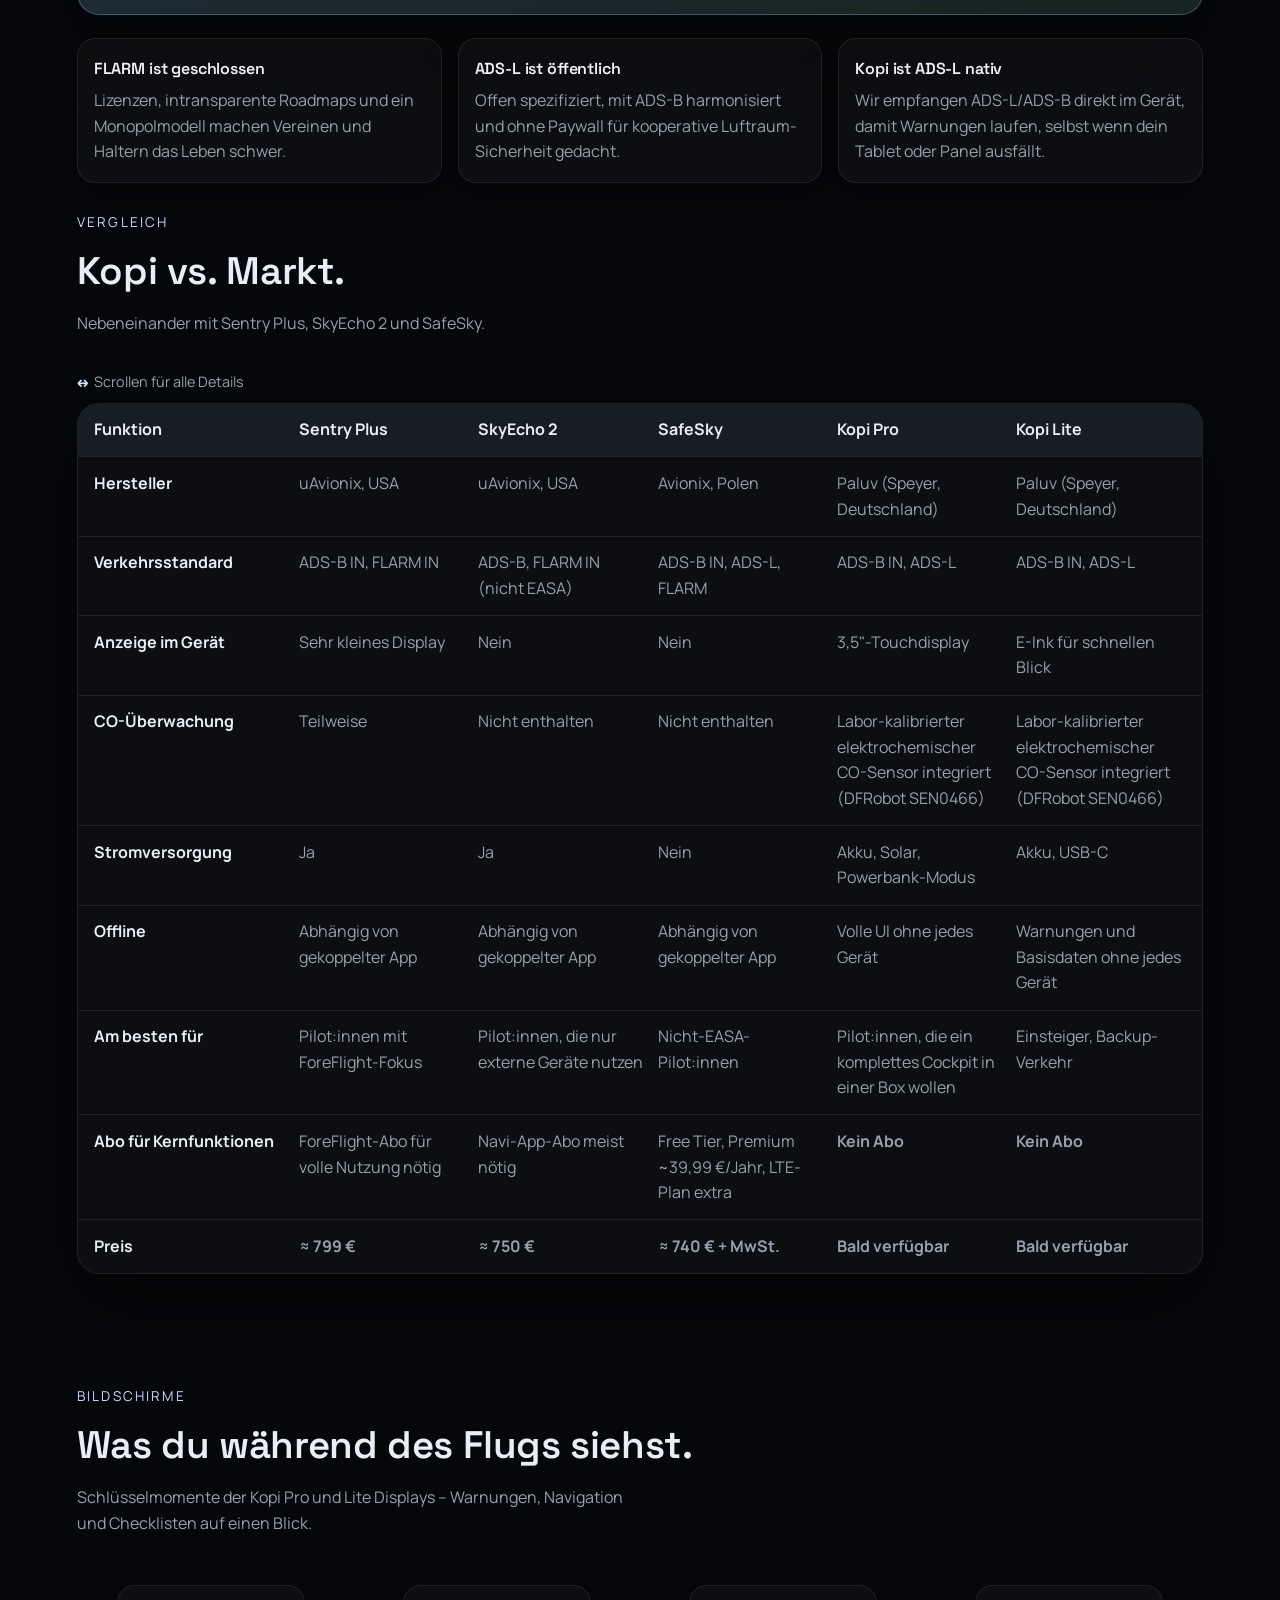
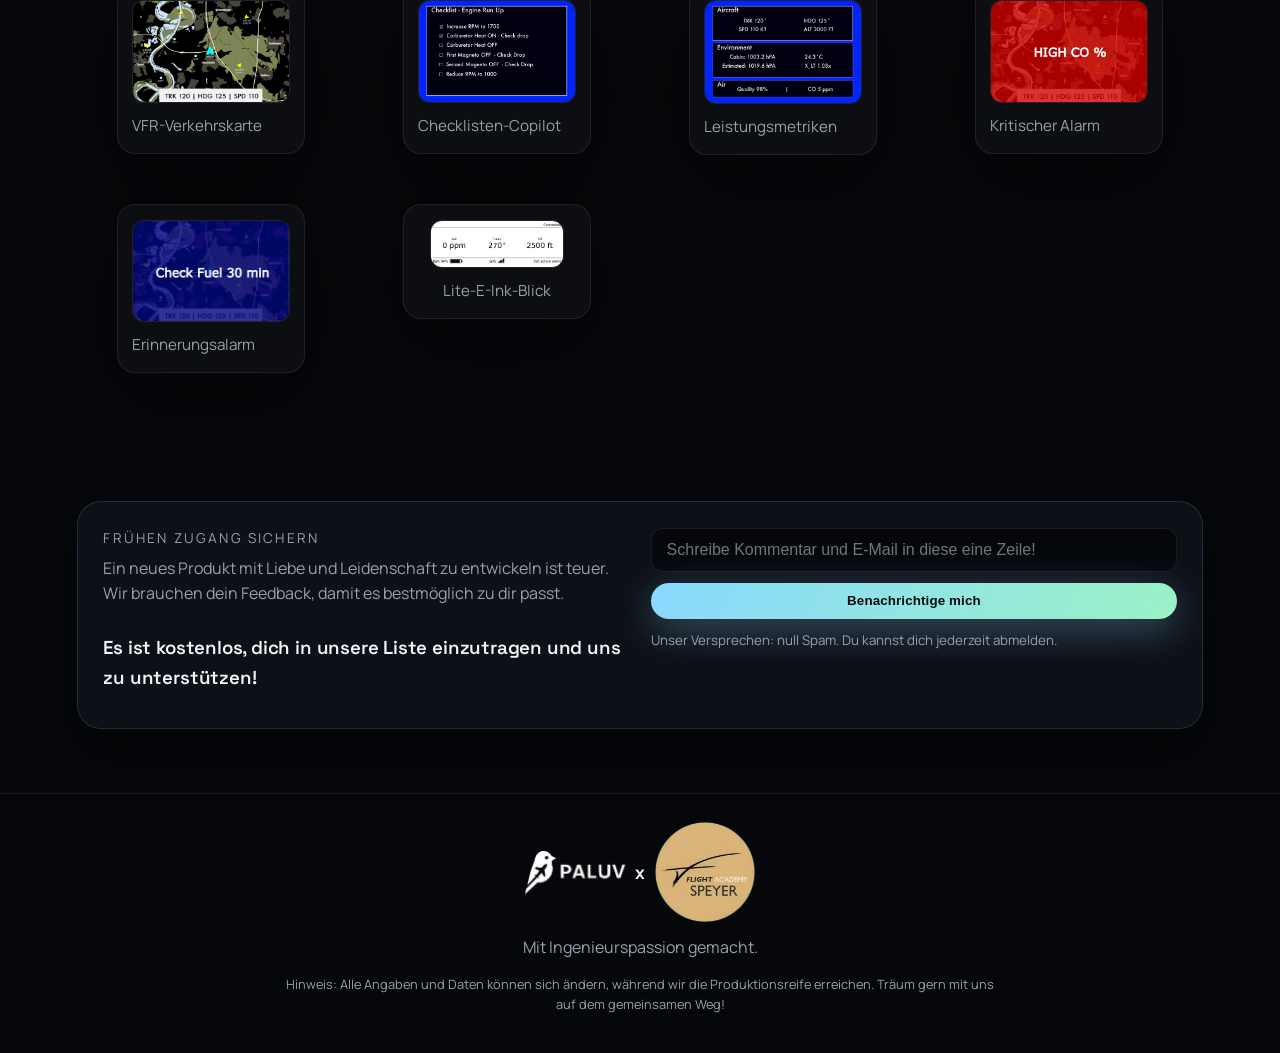
==== commit cbd13133: "Subscription freeeeee" ====
--- a/de/index.html
+++ b/de/index.html
@@ -4,8 +4,8 @@
 <head>
   <meta charset="UTF-8">
   <meta name="viewport" content="width=device-width, initial-scale=1.0">
-  <title>Kopi | Tragbarer ADS-B- & ADS-L-Avionik-Copilot aus Deutschland</title>
-  <meta name="description" content="Kopi ist ein in Deutschland gebauter tragbarer Avionik-Copilot mit ADS-B, ADS-L, GPS, Barometer, eCompass und labor-kalibriertem CO-Sensor. Erschwingliche, einsatzbereite Hardware und Software in einer Box.">
+  <title>Kopi | Tragbarer ADS-B & ADS-L Avionik aus Deutschland</title>
+  <meta name="description" content="Kopi ist ein in Deutschland gebauter tragbarer Avionik mit ADS-B, ADS-L, GPS, Barometer, eCompass und labor-kalibriertem CO-Sensor. Erschwingliche, einsatzbereite Hardware und Software in einer Box.">
   <meta name="keywords" content="Kopi, tragbare Avionik, ADS-B, ADS-L, GPS, Barometer, eCompass, CO-Sensor, Flugsicherheit, deutsche Avionik">
   <meta name="robots" content="index,follow">
   <meta name="theme-color" content="#05070a">
@@ -15,8 +15,8 @@
   <link rel="alternate" hreflang="x-default" href="https://kopi.paluv.de/en/">
   <meta property="og:type" content="website">
   <meta property="og:site_name" content="Kopi">
-  <meta property="og:title" content="Kopi | Tragbarer ADS-B- & ADS-L-Avionik-Copilot aus Deutschland">
-  <meta property="og:description" content="Tragbare ADS-B- und ADS-L-Avionik mit GPS, Barometer, eCompass und labor-kalibriertem CO-Sensor. Gebaut in Deutschland, ohne Abo-Pflicht für die Sicherheit.">
+  <meta property="og:title" content="Kopi | Tragbarer ADS-B & ADS-L Avionik aus Deutschland">
+  <meta property="og:description" content="Tragbare ADS-B und ADS-L Avionik mit GPS, Barometer, eCompass und labor-kalibriertem CO-Sensor. Gebaut in Deutschland, ohne Abo-Pflicht für die Sicherheit.">
   <meta property="og:url" content="https://kopi.paluv.de/de/">
   <meta property="og:image" content="https://kopi.paluv.de/assets/together/heroSection.png">
   <meta property="og:image:secure_url" content="https://kopi.paluv.de/assets/together/heroSection.png">
@@ -25,8 +25,8 @@
   <meta property="og:image:alt" content="Kopi-Gerät für die Luftfahrt, schwebend im weichen Licht">
   <meta property="og:locale" content="de_DE">
   <meta name="twitter:card" content="summary_large_image">
-  <meta name="twitter:title" content="Kopi | Tragbarer ADS-B- & ADS-L-Avionik-Copilot aus Deutschland">
-  <meta name="twitter:description" content="Tragbare ADS-B- und ADS-L-Avionik mit GPS, Barometer, eCompass und labor-kalibriertem CO-Sensor. Gebaut in Deutschland, ohne Abo-Pflicht für die Sicherheit.">
+  <meta name="twitter:title" content="Kopi | Tragbarer ADS-B & ADS-L Avionik aus Deutschland">
+  <meta name="twitter:description" content="Tragbare ADS-B und ADS-L Avionik mit GPS, Barometer, eCompass und labor-kalibriertem CO-Sensor. Gebaut in Deutschland, ohne Abo-Pflicht für die Sicherheit.">
   <meta name="twitter:image" content="https://kopi.paluv.de/assets/together/heroSection.png">
   <link rel="preconnect" href="https://fonts.googleapis.com">
   <link rel="preconnect" href="https://fonts.gstatic.com" crossorigin>
@@ -124,7 +124,7 @@
       <div class="halo halo--two"></div>
       <div class="hero__content">
         <p class="eyebrow">Kein Garmin? Alte Avionik?</p>
-        <h1>Das ist Kopi. <br>Dein deutscher tragbarer All-in-One-Avionik-Copilot.</h1>
+        <h1>Das ist Kopi. <br>Dein deutscher tragbarer All-in-One Avionik.</h1>
         <p class="lede">
           Tragbares ADS-B, ADS-L, GPS, Barometer, eCompass Gerät. Erschwingliche Avionikqualität made in Germany.
         </p>
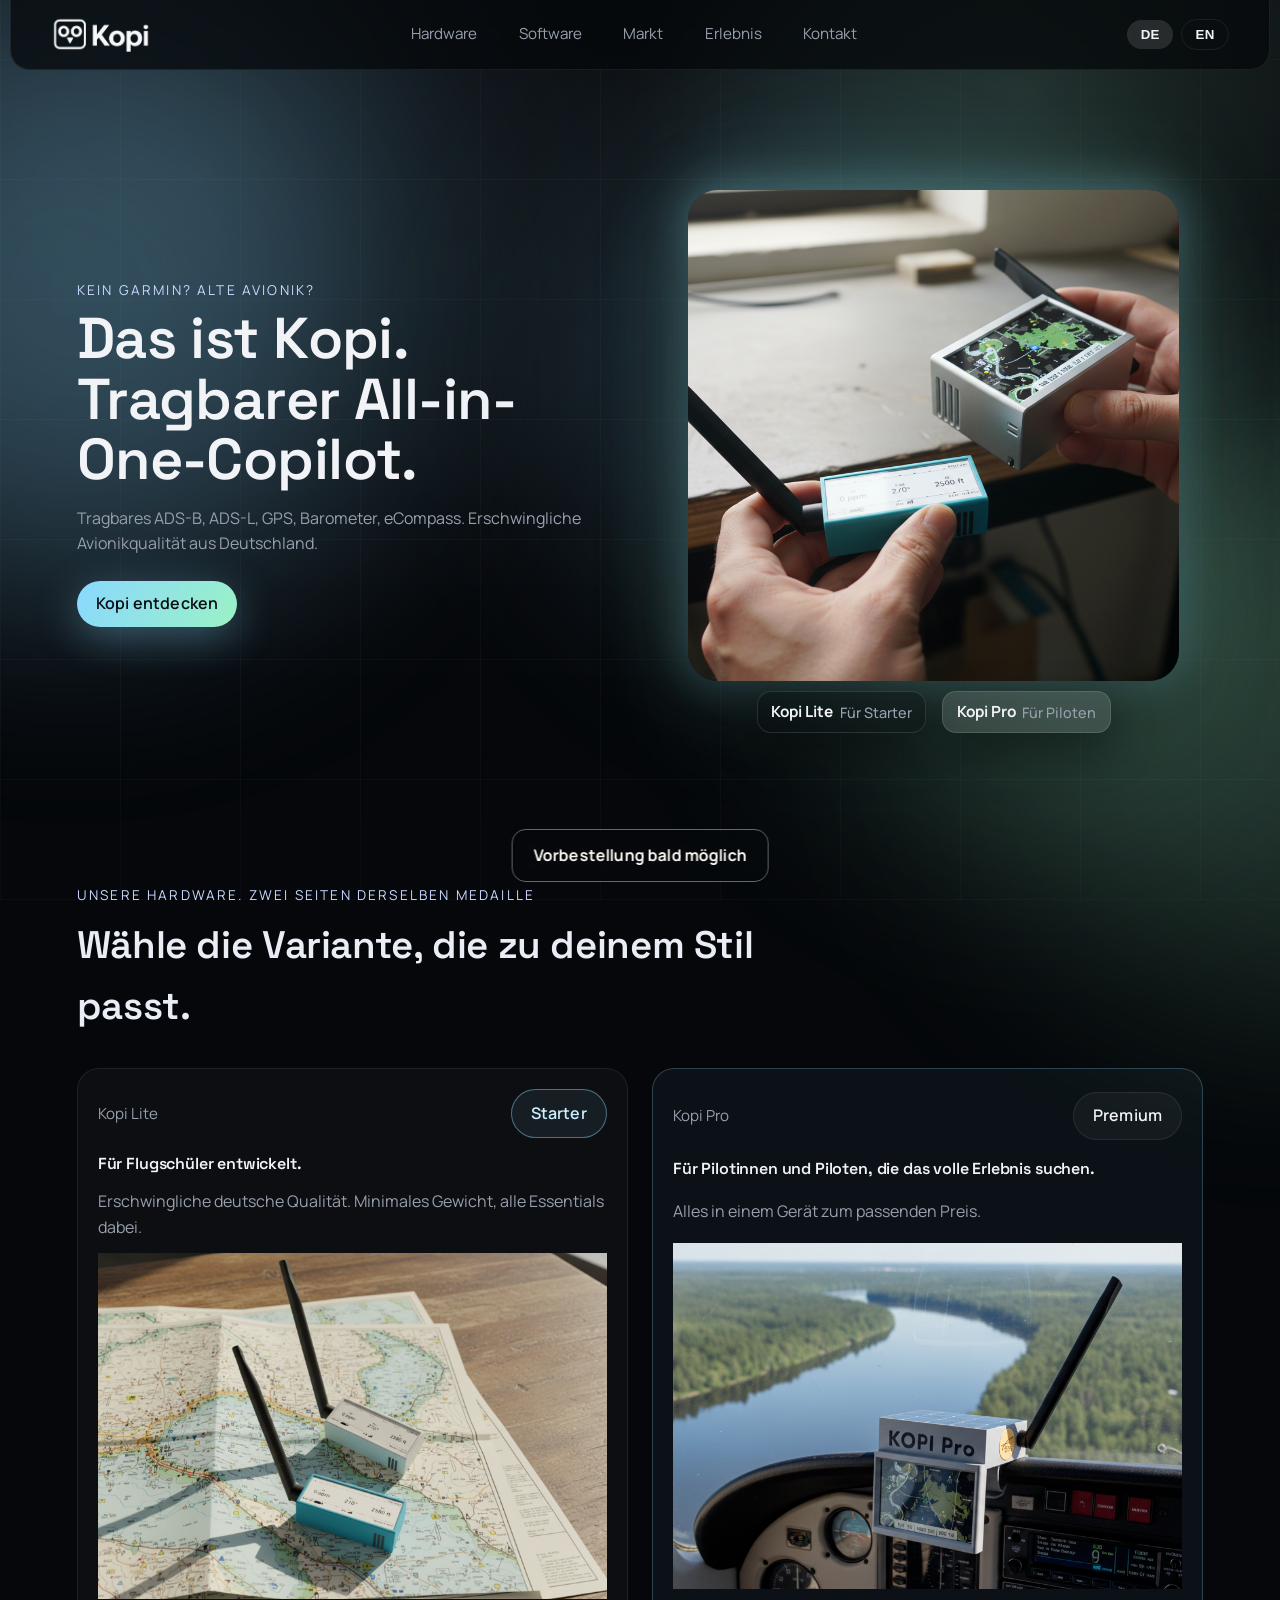
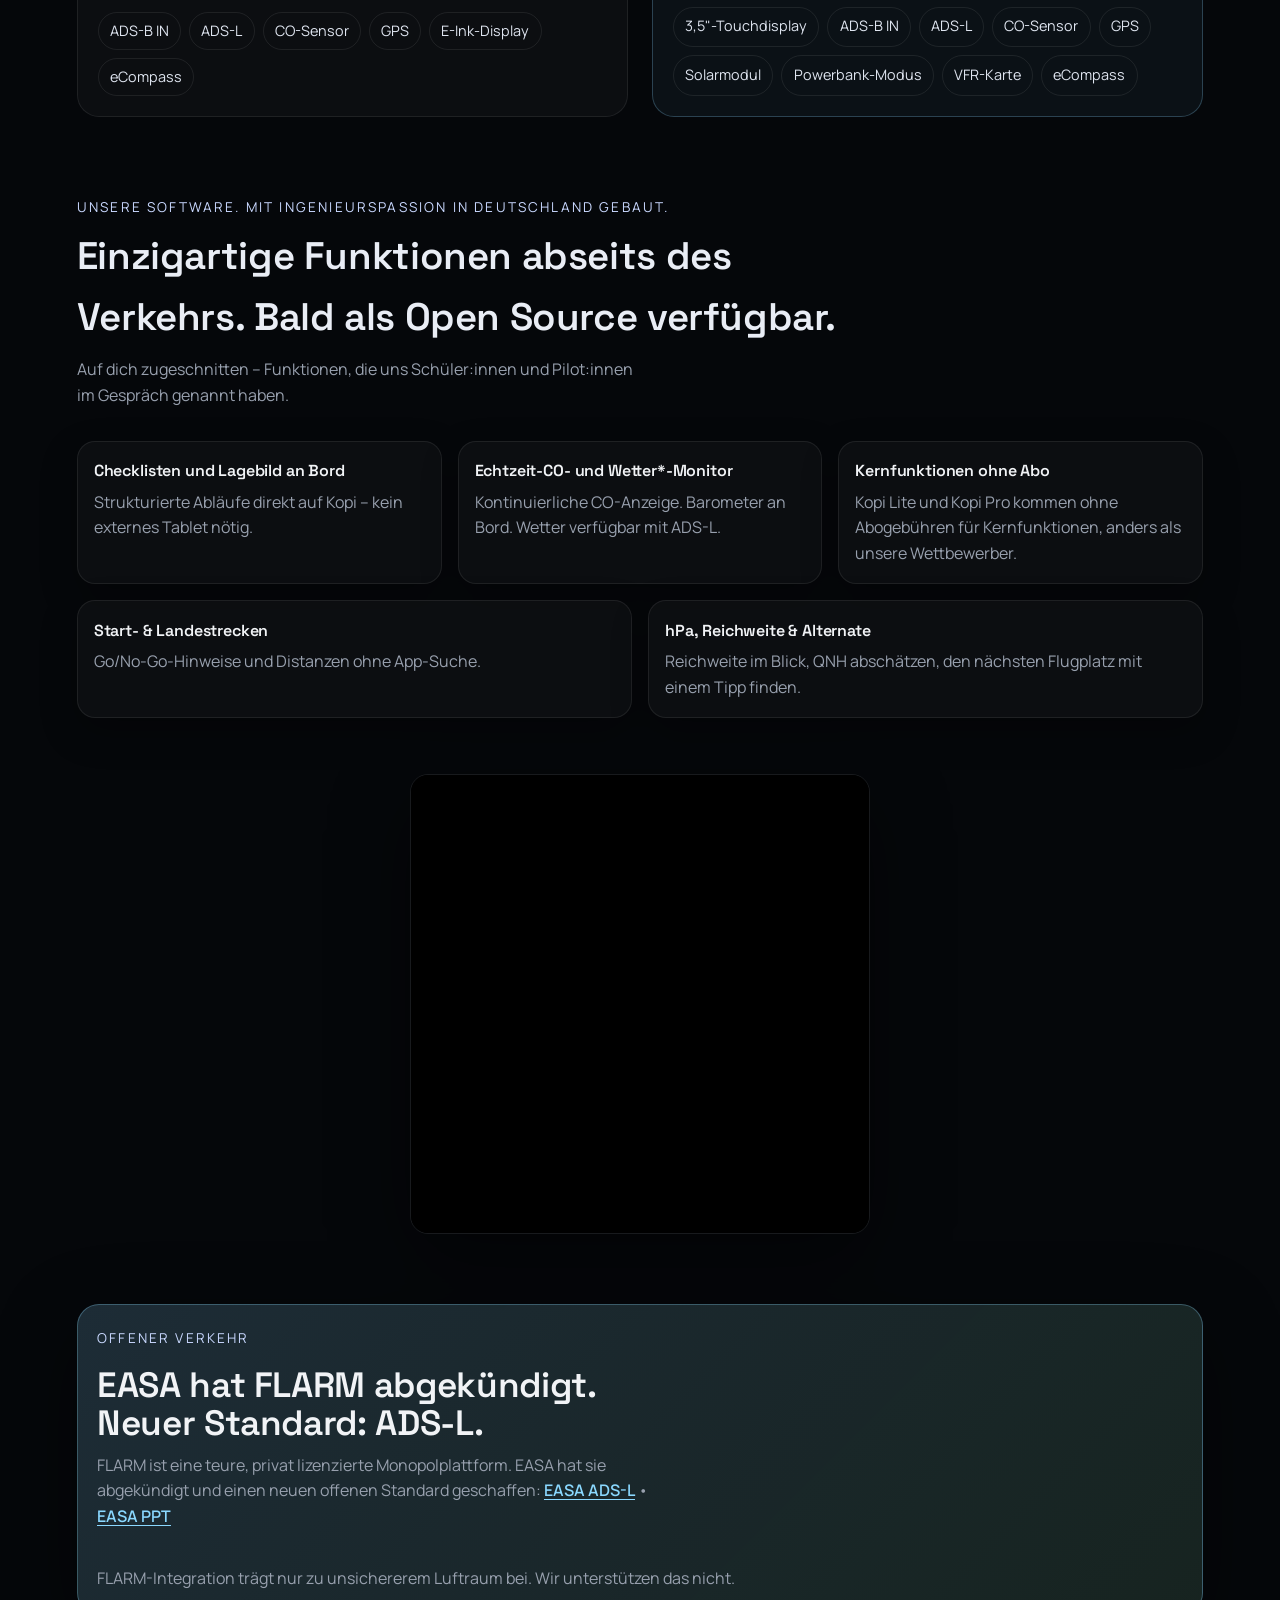
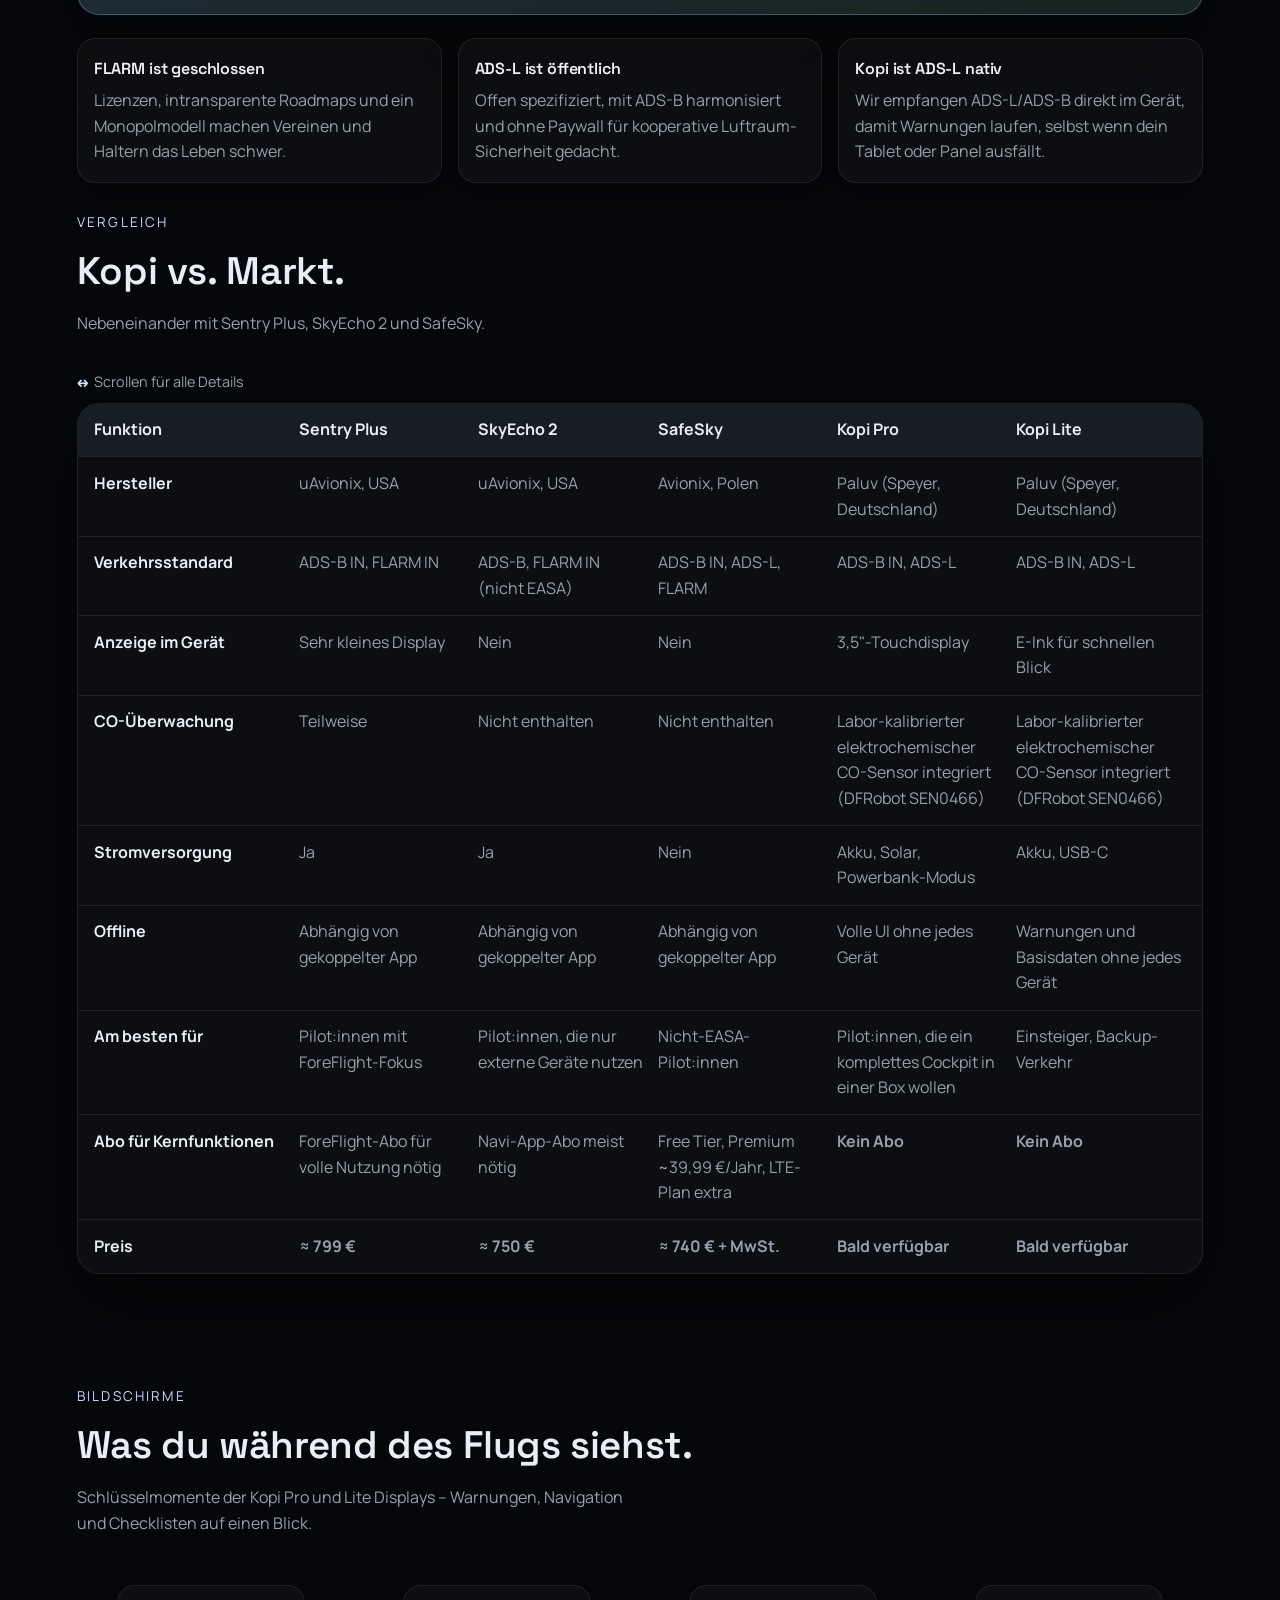
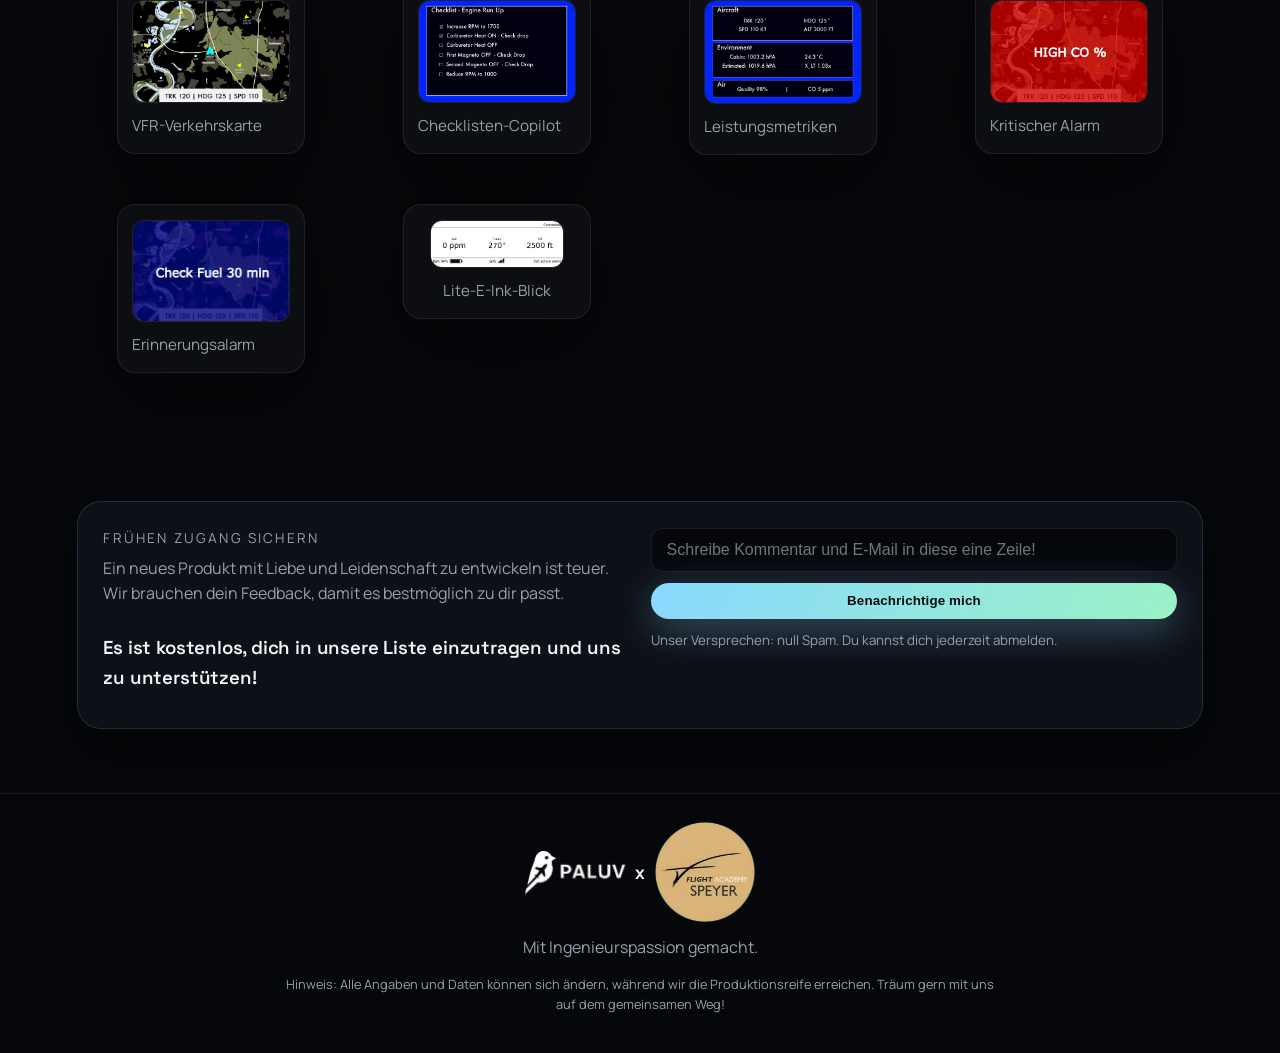
==== commit 2fc39f7d: "Go" ====
--- a/de/index.html
+++ b/de/index.html
@@ -124,9 +124,9 @@
       <div class="halo halo--two"></div>
       <div class="hero__content">
         <p class="eyebrow">Kein Garmin? Alte Avionik?</p>
-        <h1>Das ist Kopi. <br>Dein deutscher tragbarer All-in-One Avionik.</h1>
+        <h1>Das ist Kopi. <br>Tragbarer All-in-One-Copilot.</h1>
         <p class="lede">
-          Tragbares ADS-B, ADS-L, GPS, Barometer, eCompass Gerät. Erschwingliche Avionikqualität made in Germany.
+          Tragbares ADS-B, ADS-L, GPS, Barometer, eCompass. Erschwingliche Avionikqualität aus Deutschland.
         </p>
         <div class="cta-row">
           <a class="pill pill--primary" href="#hardware">Kopi entdecken</a>
@@ -139,11 +139,11 @@
         <div class="hero__badges">
           <a class="hero__badge hero__badge--primary" href="#kopi-lite">
             <strong>Kopi Lite</strong>
-            <p>Für Einsteiger</p>
+            <p>Für Starter</p>
           </a>
           <a class="hero__badge hero__badge--ghost" href="#kopi-pro">
             <strong>Kopi Pro</strong>
-            <p>Für Pilotinnen und Piloten</p>
+            <p>Für Piloten</p>
           </a>
         </div>
       </div>
--- a/styles.css
+++ b/styles.css
@@ -1240,6 +1240,10 @@
     font-size: 2.2rem;
   }
 
+  body[data-lang="de"] .hero__content h1 {
+    font-size: 2.05rem;
+  }
+
   .hero__visual {
     width: 100%;
   }
@@ -1258,6 +1262,43 @@
     text-align: center;
   }
 
+  .hero__content {
+    display: grid;
+    gap: 0.9rem;
+    justify-items: center;
+    text-align: center;
+  }
+
+  .hero__content .lede {
+    text-align: center;
+  }
+
+  body[data-lang="de"] .hero__content .lede {
+    font-size: 0.98rem;
+    word-break: break-word;
+  }
+
+  .cta-row {
+    justify-content: center;
+  }
+
+  .hero__badges {
+    display: flex;
+    flex-wrap: wrap;
+    justify-content: center;
+    width: 100%;
+    max-width: 420px;
+    margin: 0 auto;
+    gap: 0.75rem;
+  }
+
+  .hero__badge {
+    flex: 1 1 180px;
+    max-width: 280px;
+    text-align: center;
+    justify-content: center;
+  }
+
   .footer__brand {
     justify-content: center;
     width: 100%;
